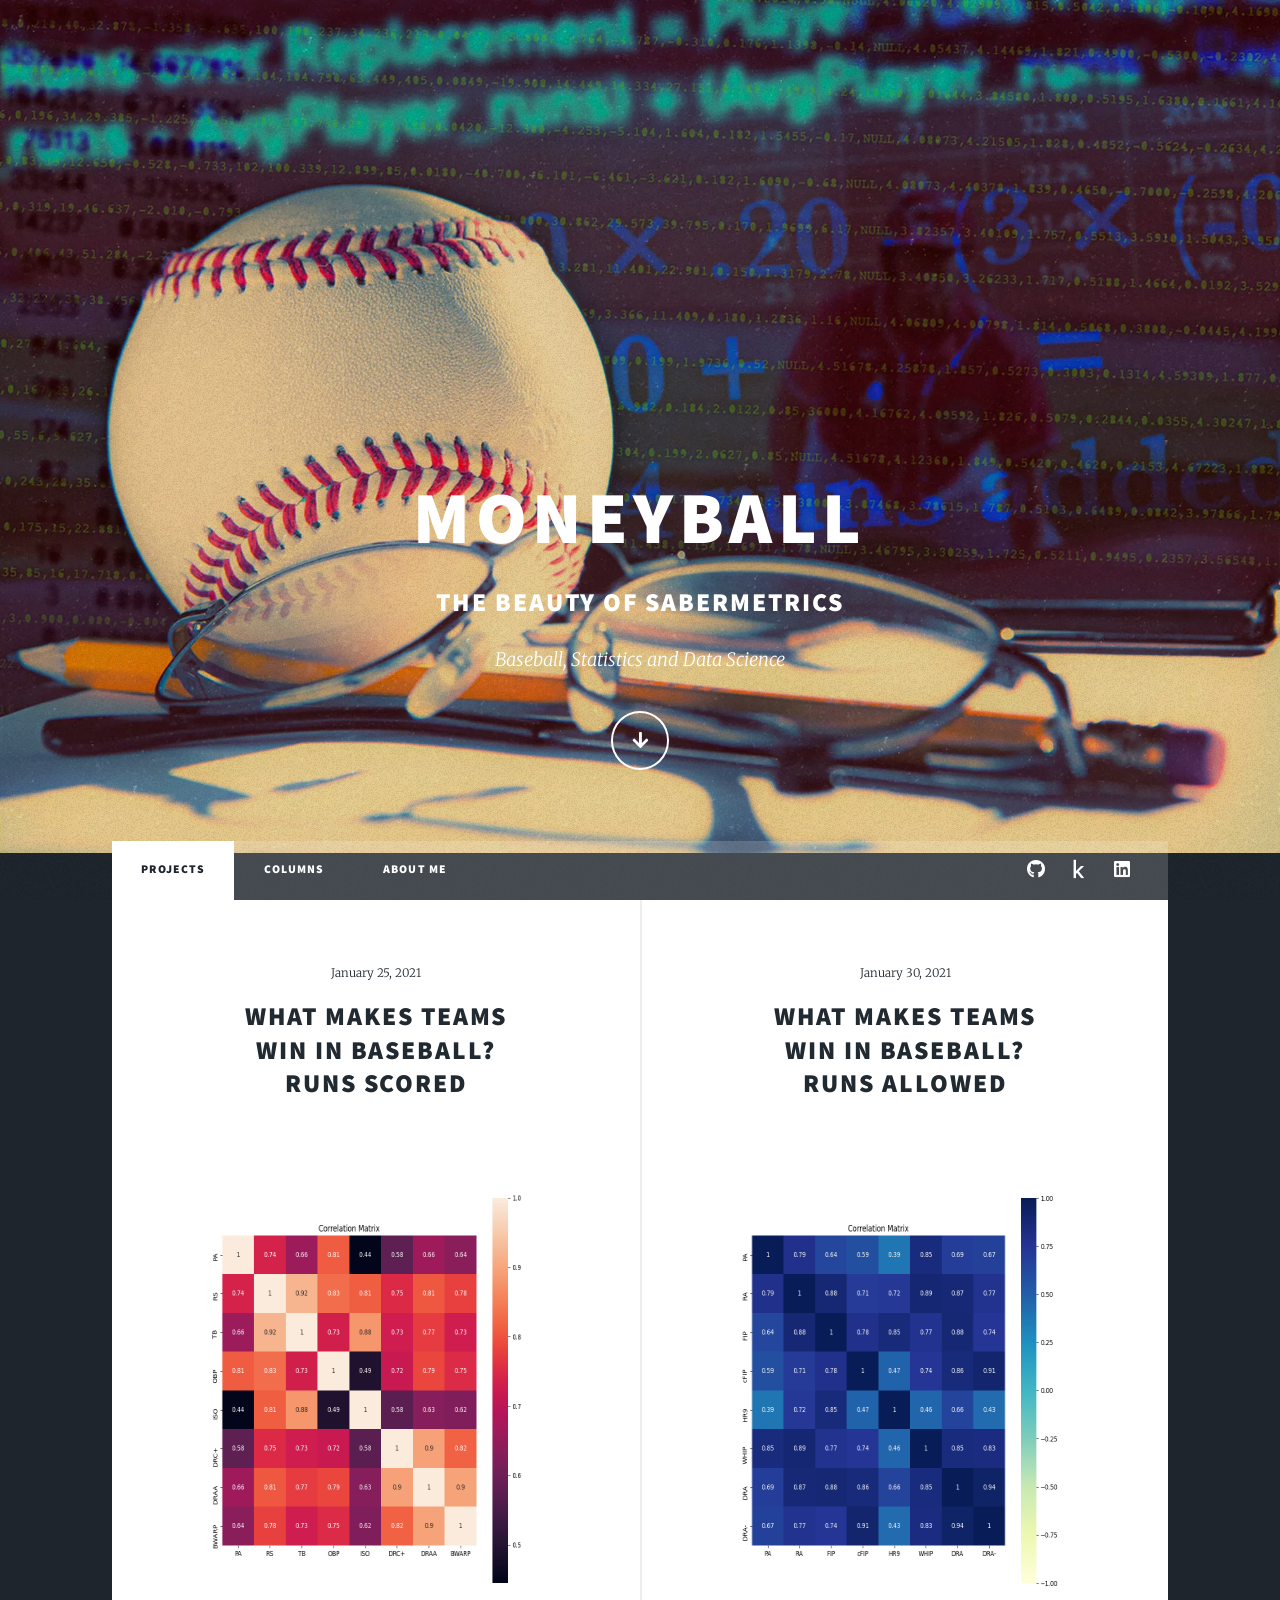
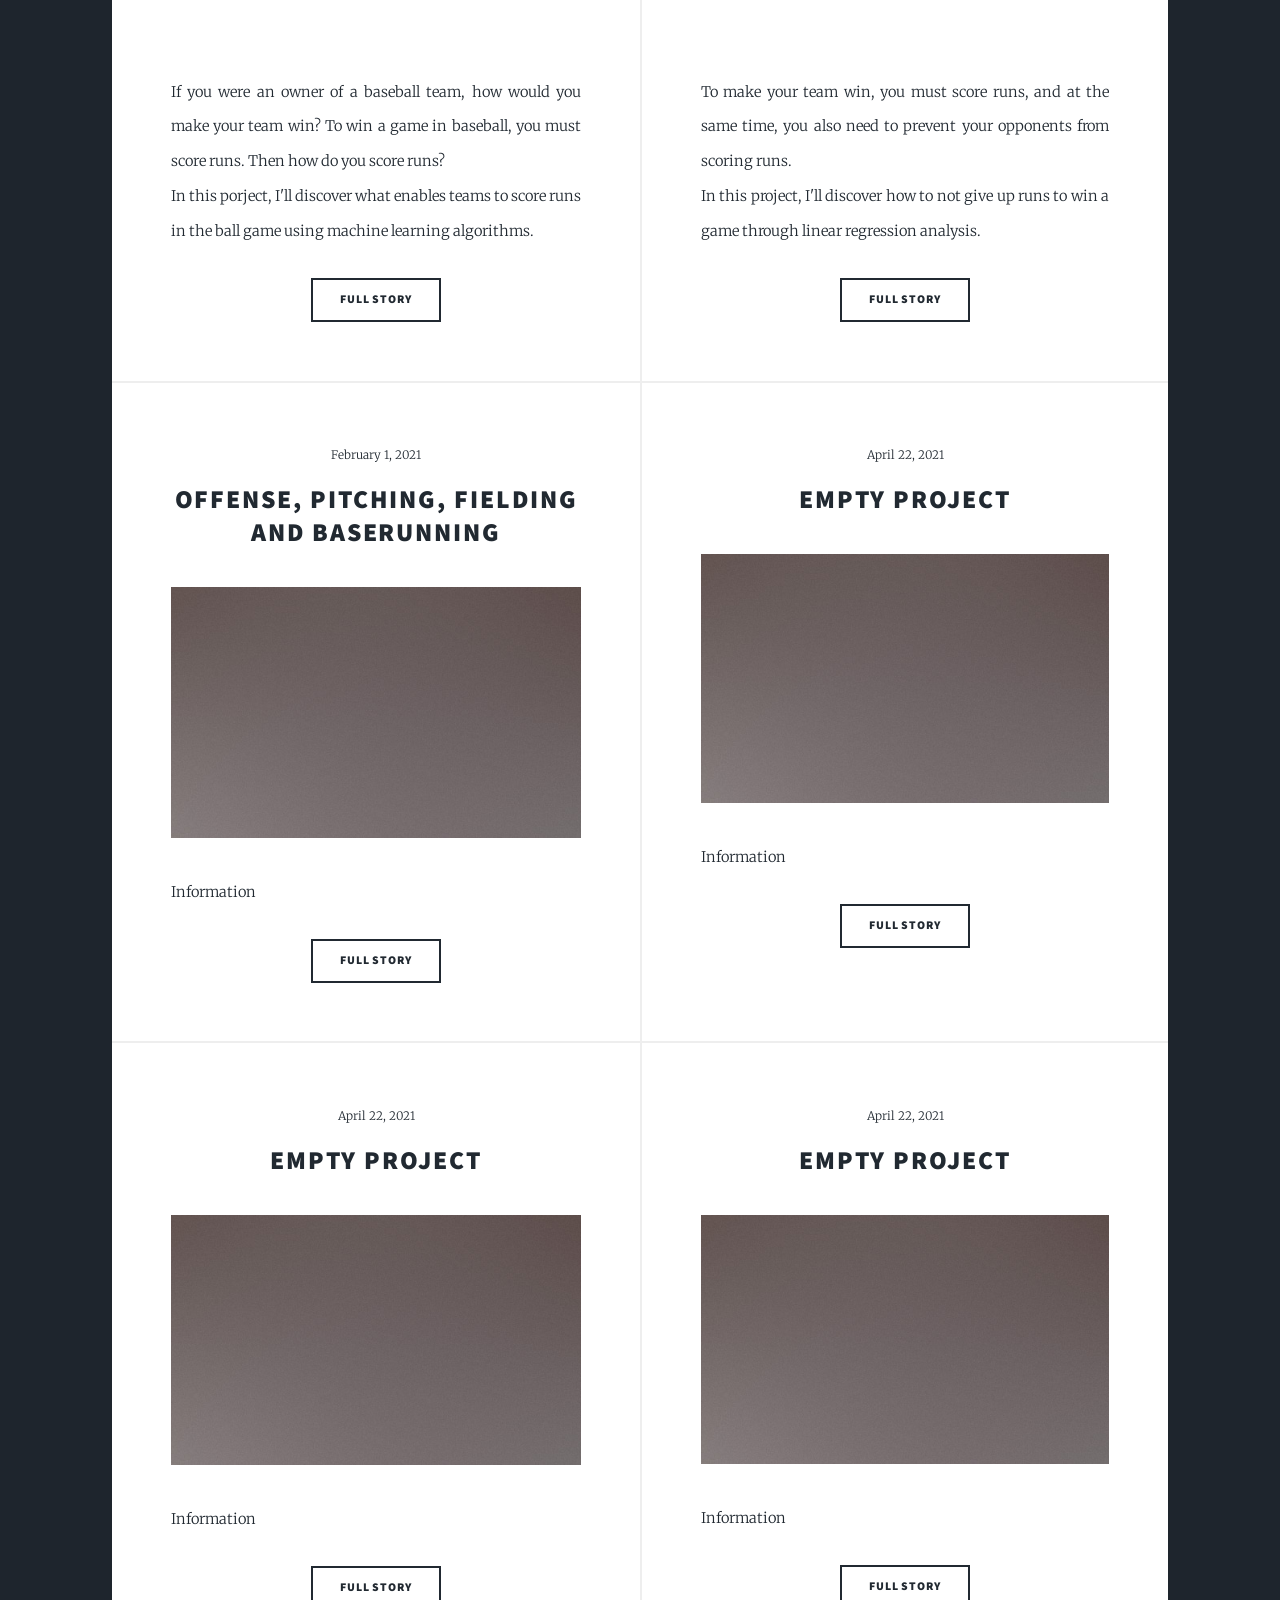
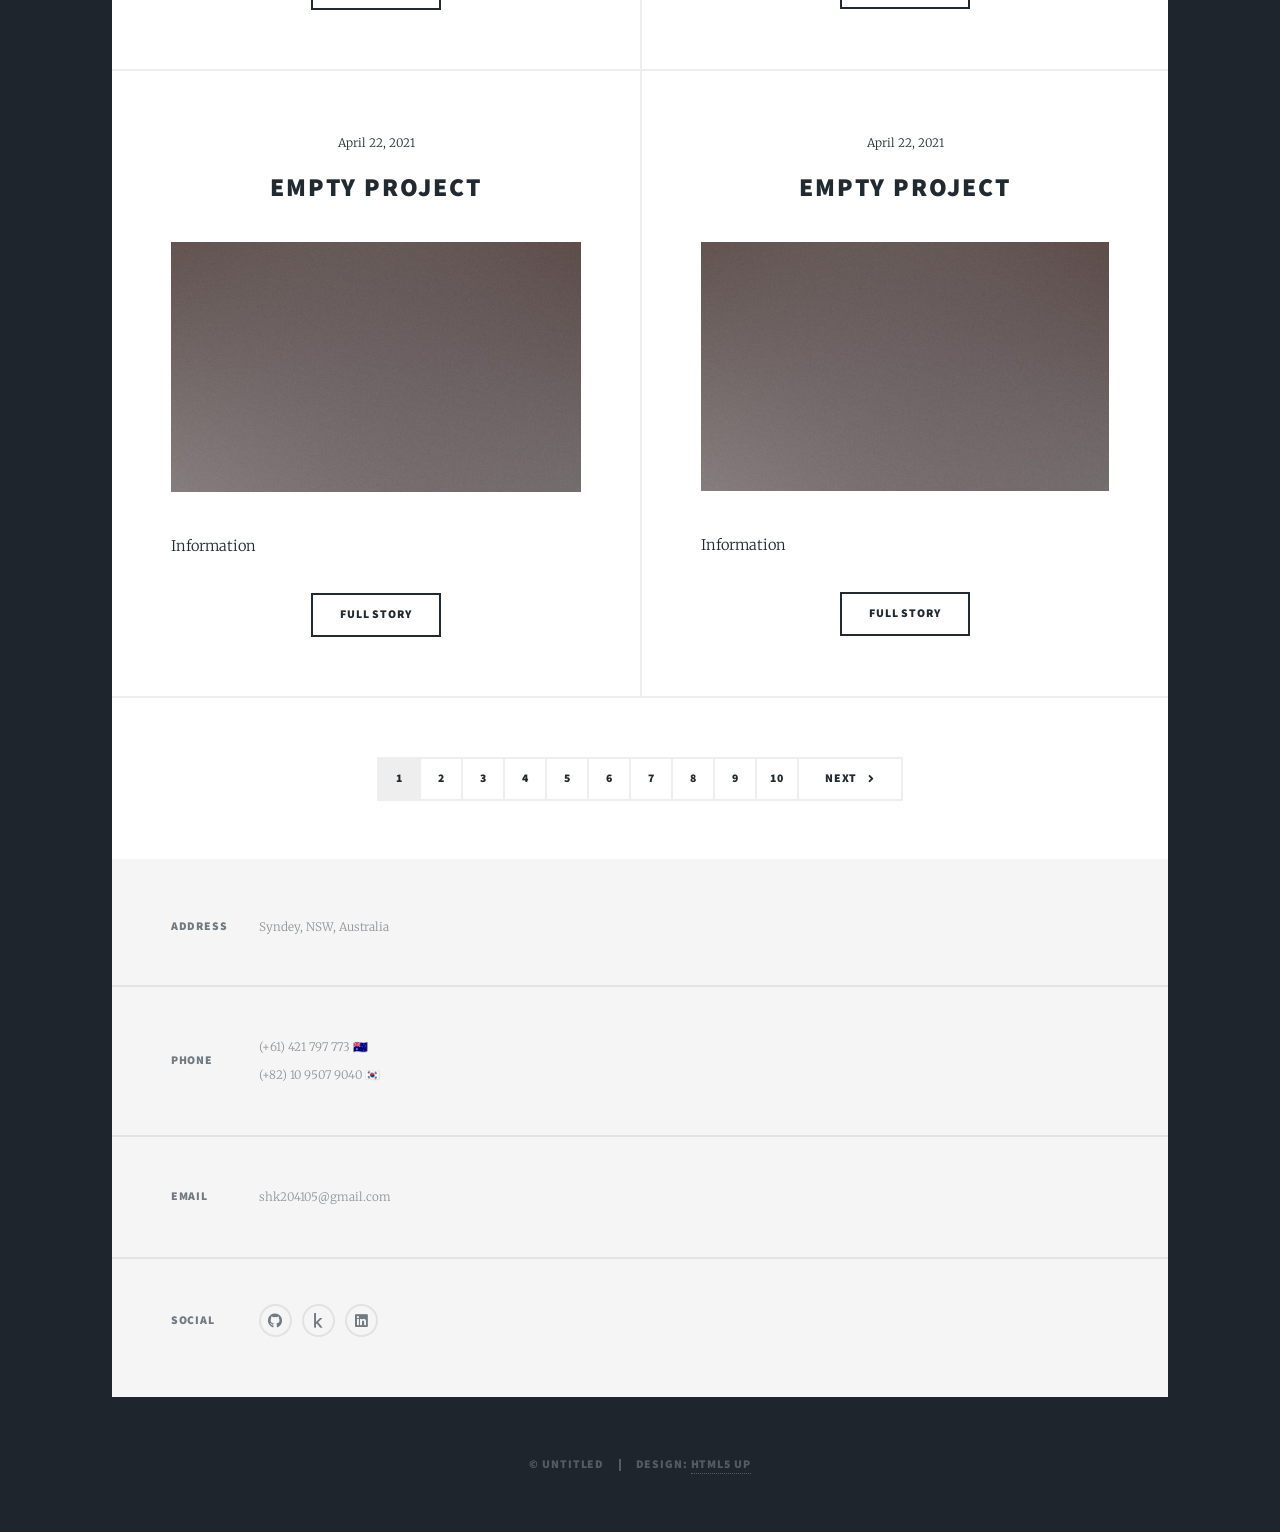
==== index.html @ 5bc076b7 "Code edit" ====
<!DOCTYPE HTML>
<!--
	Massively by HTML5 UP
	html5up.net | @ajlkn
	Free for personal and commercial use under the CCA 3.0 license (html5up.net/license)
-->
<html>
	<head>
		<title>Sanghyun's Portfolio</title>
		<meta charset="utf-8" />
		<meta name="viewport" content="width=device-width, initial-scale=1, user-scalable=no" />
		<link rel="stylesheet" href="assets/css/main.css" />
		<noscript><link rel="stylesheet" href="assets/css/noscript.css" /></noscript>
	</head>
	<body class="is-preload">

		<!-- Wrapper -->
			<div id="wrapper" class="fade-in">
				<!-- Intro -->
					<div id="intro">
						<h1>Moneyball<br />
						<h2>The Beauty of Sabermetrics</h2></h1>
						<p>Baseball, Statistics and Data Science <br /></p>
						<ul class="actions">
							<li><a href="#header" class="button icon solid solo fa-arrow-down scrolly">Continue</a></li>
						</ul>
					</div>

				<!-- Header -->
					<header id="header">
						<a href="index.html" class="logo">Sabermetrics</a>
					</header>

				<!-- Nav -->
					<nav id="nav">
						<ul class="links">
							<li class="active"><a href="index.html">Projects</a></li>
							<li><a href="generic.html">Columns</a></li>
							<li><a href="elements.html">About Me</a></li>
						</ul>
						<ul class="icons">
							<li><a href="https://github.com/shk204105" class="icon brands alt fa-github" target="_blank"><span class="label">GitHub</span></a></li>
							<li><a href="https://www.kaggle.com/sanghyunkim123" class="icon brands alt fa-kaggle" target="_blank"><span class="label">Kaggle</span></a></li>
							<li><a href="https://www.linkedin.com/in/sanghyun-kim-69498a192/" class="icon brands alt fa-linkedin" target="_blank"><span class="label">LinkedIn</span></a></li>
						</ul>
					</nav>

				<!-- Main -->
					<div id="main">

						<!-- Posts -->
							<section class="posts">
								<article>
									<header>
										<span class="date">January 25, 2021</span>
										<h2>What Makes Teams<br />
										Win in Baseball?<br />Runs Scored</h2>
									</header>
										<img src="images/corrMatrix_rs.png" class="image fit" width="500" height="500"/>
									<p>If you were an owner of a baseball team, how would you make your team win? To win a game in baseball, you must score runs. Then how do you score runs? <br/>
										In this porject, I'll discover what enables teams to score runs in the ball game using machine learning algorithms. </p>
									<ul class="actions special">
										<li><a href="https://github.com/shk204105/MLB_Team_RunsScored_Prediction" class="button" target="_blank">Full Story</a></li>
									</ul>
								</article>
								<article>
									<header>
										<span class="date">January 30, 2021</span>
										<h2>What Makes Teams<br />
										Win in Baseball?<br />Runs Allowed</h2>
									</header>
										<img src="images/corrMatrix_ra.png" class="image fit" width="500" height="500"/>
									<p> To make your team win, you must score runs, and at the same time, you also need to prevent your opponents from scoring runs. <br/>
										In this project, I'll discover how to not give up runs to win a game through linear regression analysis.</p>
									<ul class="actions special">
										<li><a href="https://github.com/shk204105/MLB_Team_RunsAllowed_Prediction" class="button" target="_blank">Full Story</a></li>
									</ul>
								</article>
								<article>
									<header>
										<span class="date">February 1, 2021</span>
										<h2>Offense, Pitching, Fielding and Baserunning<br /></h2>
									</header>
									<a href="#" class="image fit" target="_blank"><img src="images/pic03.jpg" alt="" /></a>
									<p>Information</p>
									<ul class="actions special">
										<li><a href="#" class="button" target="_blank">Full Story</a></li>
									</ul>
								</article>
								<article>
									<header>
										<span class="date">April 22, 2021</span>
										<h2>Empty Project<br /></h2>
									</header>
									<a href="#" class="image fit" target="_blank"><img src="images/pic03.jpg" alt="" /></a>
									<p>Information</p>
									<ul class="actions special">
										<li><a href="#" class="button" target="_blank">Full Story</a></li>
									</ul>
								</article>
								<article>
									<header>
										<span class="date">April 22, 2021</span>
										<h2>Empty Project<br /></h2>
									</header>
									<a href="#" class="image fit" target="_blank"><img src="images/pic03.jpg" alt="" /></a>
									<p>Information</p>
									<ul class="actions special">
										<li><a href="#" class="button" target="_blank">Full Story</a></li>
									</ul>
								</article>
								<article>
									<header>
										<span class="date">April 22, 2021</span>
										<h2>Empty Project<br /></h2>
									</header>
									<a href="#" class="image fit" target="_blank"><img src="images/pic03.jpg" alt="" /></a>
									<p>Information</p>
									<ul class="actions special">
										<li><a href="#" class="button" target="_blank">Full Story</a></li>
									</ul>
								</article>
								<article>
									<header>
										<span class="date">April 22, 2021</span>
										<h2>Empty Project<br /></h2>
									</header>
									<a href="#" class="image fit" target="_blank"><img src="images/pic03.jpg" alt="" /></a>
									<p>Information</p>
									<ul class="actions special">
										<li><a href="#" class="button" target="_blank">Full Story</a></li>
									</ul>
								</article>
								<article>
									<header>
										<span class="date">April 22, 2021</span>
										<h2>Empty Project<br /></h2>
									</header>
									<a href="#" class="image fit" target="_blank"><img src="images/pic03.jpg" alt="" /></a>
									<p>Information</p>
									<ul class="actions special">
										<li><a href="#" class="button" target="_blank">Full Story</a></li>
									</ul>
								</article>
							</section>

						<!-- Footer -->
							<footer>
								<div class="pagination">
									<!--<a href="#" class="previous">Prev</a>-->
									<a href="#" class="page active">1</a>
									<a href="#" class="page">2</a>
									<a href="#" class="page">3</a>
									<a href="#" class="page">4</a>
									<a href="#" class="page">5</a>
									<a href="#" class="page">6</a>
									<a href="#" class="page">7</a>
									<a href="#" class="page">8</a>
									<a href="#" class="page">9</a>
									<a href="#" class="page">10</a>
									<a href="#" class="next">Next</a>
								</div>
							</footer>

					</div>

				<!-- Footer -->
					<footer id="footer">
						<section class="split contact">
							<section class="alt">
								<h3>Address</h3>
								<p>Syndey, NSW, Australia<br /></p>
							</section>
							<section>
								<h3>Phone</h3>
								<p>(+61) 421 797 773 🇦🇺</br>
									(+82) 10 9507 9040 🇰🇷</p>
							</section>
							<section>
								<h3>Email</h3>
								<p>shk204105@gmail.com</p>
							</section>
							<section>
								<h3>Social</h3>
								<ul class="icons alt">
									<li><a href="https://github.com/shk204105" class="icon brands alt fa-github" target="_blank"><span class="label">GitHub</span></a></li>
									<li><a href="https://www.kaggle.com/sanghyunkim123" class="icon brands alt fa-kaggle" target="_blank"><span class="label">Kaggle</span></a></li>
									<li><a href="https://www.linkedin.com/in/sanghyun-kim-69498a192/" class="icon brands alt fa-linkedin" target="_blank"><span class="label">LinkedIn</span></a></li>
								</ul>
							</section>
						</section>
					</footer>

				<!-- Copyright -->
					<div id="copyright">
						<ul><li>&copy; Untitled</li><li>Design: <a href="https://html5up.net">HTML5 UP</a></li></ul>
					</div>

			</div>

		<!-- Scripts -->
			<script src="assets/js/jquery.min.js"></script>
			<script src="assets/js/jquery.scrollex.min.js"></script>
			<script src="assets/js/jquery.scrolly.min.js"></script>
			<script src="assets/js/browser.min.js"></script>
			<script src="assets/js/breakpoints.min.js"></script>
			<script src="assets/js/util.js"></script>
			<script src="assets/js/main.js"></script>
	</body>
</html>
---- assets/css/main.css ----
@import url(fontawesome-all.min.css);
@import url("https://fonts.googleapis.com/css?family=Merriweather:300,700,300italic,700italic|Source+Sans+Pro:900");

/*
	Massively by HTML5 UP
	html5up.net | @ajlkn
	Free for personal and commercial use under the CCA 3.0 license (html5up.net/license)
*/

html, body, div, span, applet, object,
iframe, h1, h2, h3, h4, h5, h6, p, blockquote,
pre, a, abbr, acronym, address, big, cite,
code, del, dfn, em, img, ins, kbd, q, s, samp,
small, strike, strong, sub, sup, tt, var, b,
u, i, center, dl, dt, dd, ol, ul, li, fieldset,
form, label, legend, table, caption, tbody,
tfoot, thead, tr, th, td, article, aside,
canvas, details, embed, figure, figcaption,
footer, header, hgroup, menu, nav, output, ruby,
section, summary, time, mark, audio, video {
	margin: 0;
	padding: 0;
	border: 0;
	font-size: 100%;
	font: inherit;
	vertical-align: baseline;}

article, aside, details, figcaption, figure,
footer, header, hgroup, menu, nav, section {
	display: block;}

body {
	line-height: 1;
}

ol, ul {
	list-style: none;
}

blockquote, q {
	quotes: none;
}

	blockquote:before, blockquote:after, q:before, q:after {
		content: '';
		content: none;
	}

table {
	border-collapse: collapse;
	border-spacing: 0;
}

body {
	-webkit-text-size-adjust: none;
}

mark {
	background-color: transparent;
	color: inherit;
}

input::-moz-focus-inner {
	border: 0;
	padding: 0;
}

input, select, textarea {
	-moz-appearance: none;
	-webkit-appearance: none;
	-ms-appearance: none;
	appearance: none;
}

/* Basic */

	@-ms-viewport {
		width: device-width;
	}

	body {
		-ms-overflow-style: scrollbar;
	}

	@media screen and (max-width: 480px) {

		html, body {
			min-width: 320px;
		}

	}

	html {
		box-sizing: border-box;
	}

	*, *:before, *:after {
		box-sizing: inherit;
	}

	body {
		background-color: #1e252d;
	}

		body.is-preload *, body.is-preload *:before, body.is-preload *:after {
			-moz-animation: none !important;
			-webkit-animation: none !important;
			-ms-animation: none !important;
			animation: none !important;
			-moz-transition: none !important;
			-webkit-transition: none !important;
			-ms-transition: none !important;
			transition: none !important;
		}

/* Type */

	html {
		font-size: 16pt;
	}

		@media screen and (max-width: 1680px) {

			html {
				font-size: 12pt;
			}

		}

		@media screen and (max-width: 1280px) {

			html {
				font-size: 11pt;
			}

		}

		@media screen and (max-width: 360px) {

			html {
				font-size: 10pt;
			}

		}

	body {
		color: #212931;
	}

	body, input, select, textarea {
		font-family: "Merriweather", Georgia, serif;
		font-weight: 300;
		font-size: 1rem;
		line-height: 2.375;
	}

	a {
		-moz-transition: color 0.2s ease-in-out, background-color 0.2s ease-in-out, border-color 0.2s ease-in-out, box-shadow 0.2s ease-in-out;
		-webkit-transition: color 0.2s ease-in-out, background-color 0.2s ease-in-out, border-color 0.2s ease-in-out, box-shadow 0.2s ease-in-out;
		-ms-transition: color 0.2s ease-in-out, background-color 0.2s ease-in-out, border-color 0.2s ease-in-out, box-shadow 0.2s ease-in-out;
		transition: color 0.2s ease-in-out, background-color 0.2s ease-in-out, border-color 0.2s ease-in-out, box-shadow 0.2s ease-in-out;
		border-bottom: dotted 1px;
		text-decoration: none;
	}

		a:hover {
			border-bottom-color: transparent;
		}

	strong, b {
		font-weight: 600;
	}

	em, i {
		font-style: italic;
	}

	p {
		text-align: justify;
		margin: 0 0 2rem 0;
	}

	h1, h2, h3, h4, h5, h6 {
		font-family: "Source Sans Pro", Helvetica, sans-serif;
		font-weight: 900;
		line-height: 1.5;
		letter-spacing: 0.075em;
		text-transform: uppercase;
		margin: 0 0 1rem 0;
	}

		h1 a, h2 a, h3 a, h4 a, h5 a, h6 a {
			border-bottom: 0;
			color: inherit;
			text-decoration: none;
		}

	h1 {
		font-size: 4rem;
		line-height: 1.1;
		margin: 0 0 2rem 0;
	}

	h2 {
		font-size: 1.75rem;
		line-height: 1.3;
		margin: 0 0 1.5rem 0;
	}

	h3 {
		font-size: 1.25rem;
		margin: 0 0 1.5rem 0;
	}

	h4 {
		font-size: 1rem;
	}

	h5 {
		font-size: 0.9rem;
	}

	h6 {
		font-size: 0.8rem;
	}

	sub {
		font-size: 0.8rem;
		position: relative;
		top: 0.5rem;
	}

	sup {
		font-size: 0.8rem;
		position: relative;
		top: -0.5rem;
	}

	blockquote {
		border-left: solid 4px;
		font-style: italic;
		margin: 0 0 2rem 0;
		padding: 0.5rem 0 0.5rem 2rem;
	}

	code {
		border: solid 2px;
		font-family: "Courier New", monospace;
		font-size: 0.9rem;
		margin: 0 0.25rem;
		padding: 0.25rem 0.65rem;
	}

	pre {
		-webkit-overflow-scrolling: touch;
		font-family: "Courier New", monospace;
		font-size: 0.9rem;
		margin: 0 0 2rem 0;
	}

		pre code {
			display: block;
			line-height: 1.75;
			padding: 1rem 1.5rem;
			overflow-x: auto;
		}

	hr {
		border: 0;
		border-bottom: solid 2px;
		margin: 3rem 0;
	}

		hr.major {
			margin: 5rem 0;
		}

	.align-left {
		text-align: left;
	}

	.align-center {
		text-align: center;
	}

	.align-right {
		text-align: right;
	}

	input, select, textarea {
		color: #212931;
	}

	a {
		color: #212931;
		border-bottom-color: rgba(33, 41, 49, 0.5);
	}

		a:hover {
			border-bottom-color: transparent;
			color: #18bfef !important;
		}

	strong, b {
		color: #212931;
	}

	h1, h2, h3, h4, h5, h6 {
		color: #212931;
	}

	blockquote {
		border-left-color: #eeeeee;
	}

	code {
		background: rgba(220, 220, 220, 0.25);
		border-color: #eeeeee;
	}

	hr {
		border-bottom-color: #eeeeee;
	}

/* Row */

	.row {
		display: flex;
		flex-wrap: wrap;
		box-sizing: border-box;
		align-items: stretch;
	}

		.row > * {
			box-sizing: border-box;
		}

		.row.gtr-uniform > * > :last-child {
			margin-bottom: 0;
		}

		.row.aln-left {
			justify-content: flex-start;
		}

		.row.aln-center {
			justify-content: center;
		}

		.row.aln-right {
			justify-content: flex-end;
		}

		.row.aln-top {
			align-items: flex-start;
		}

		.row.aln-middle {
			align-items: center;
		}

		.row.aln-bottom {
			align-items: flex-end;
		}

		.row > .imp {
			order: -1;
		}

		.row > .col-1 {
			width: 8.33333%;
		}

		.row > .off-1 {
			margin-left: 8.33333%;
		}

		.row > .col-2 {
			width: 16.66667%;
		}

		.row > .off-2 {
			margin-left: 16.66667%;
		}

		.row > .col-3 {
			width: 25%;
		}

		.row > .off-3 {
			margin-left: 25%;
		}

		.row > .col-4 {
			width: 33.33333%;
		}

		.row > .off-4 {
			margin-left: 33.33333%;
		}

		.row > .col-5 {
			width: 41.66667%;
		}

		.row > .off-5 {
			margin-left: 41.66667%;
		}

		.row > .col-6 {
			width: 50%;
		}

		.row > .off-6 {
			margin-left: 50%;
		}

		.row > .col-7 {
			width: 58.33333%;
		}

		.row > .off-7 {
			margin-left: 58.33333%;
		}

		.row > .col-8 {
			width: 66.66667%;
		}

		.row > .off-8 {
			margin-left: 66.66667%;
		}

		.row > .col-9 {
			width: 75%;
		}

		.row > .off-9 {
			margin-left: 75%;
		}

		.row > .col-10 {
			width: 83.33333%;
		}

		.row > .off-10 {
			margin-left: 83.33333%;
		}

		.row > .col-11 {
			width: 91.66667%;
		}

		.row > .off-11 {
			margin-left: 91.66667%;
		}

		.row > .col-12 {
			width: 100%;
		}

		.row > .off-12 {
			margin-left: 100%;
		}

		.row.gtr-0 {
			margin-top: 0;
			margin-left: 0rem;
		}

			.row.gtr-0 > * {
				padding: 0 0 0 0rem;
			}

			.row.gtr-0.gtr-uniform {
				margin-top: 0rem;
			}

				.row.gtr-0.gtr-uniform > * {
					padding-top: 0rem;
				}

		.row.gtr-25 {
			margin-top: 0;
			margin-left: -0.375rem;
		}

			.row.gtr-25 > * {
				padding: 0 0 0 0.375rem;
			}

			.row.gtr-25.gtr-uniform {
				margin-top: -0.375rem;
			}

				.row.gtr-25.gtr-uniform > * {
					padding-top: 0.375rem;
				}

		.row.gtr-50 {
			margin-top: 0;
			margin-left: -0.75rem;
		}

			.row.gtr-50 > * {
				padding: 0 0 0 0.75rem;
			}

			.row.gtr-50.gtr-uniform {
				margin-top: -0.75rem;
			}

				.row.gtr-50.gtr-uniform > * {
					padding-top: 0.75rem;
				}

		.row {
			margin-top: 0;
			margin-left: -1.5rem;
		}

			.row > * {
				padding: 0 0 0 1.5rem;
			}

			.row.gtr-uniform {
				margin-top: -1.5rem;
			}

				.row.gtr-uniform > * {
					padding-top: 1.5rem;
				}

		.row.gtr-150 {
			margin-top: 0;
			margin-left: -2.25rem;
		}

			.row.gtr-150 > * {
				padding: 0 0 0 2.25rem;
			}

			.row.gtr-150.gtr-uniform {
				margin-top: -2.25rem;
			}

				.row.gtr-150.gtr-uniform > * {
					padding-top: 2.25rem;
				}

		.row.gtr-200 {
			margin-top: 0;
			margin-left: -3rem;
		}

			.row.gtr-200 > * {
				padding: 0 0 0 3rem;
			}

			.row.gtr-200.gtr-uniform {
				margin-top: -3rem;
			}

				.row.gtr-200.gtr-uniform > * {
					padding-top: 3rem;
				}

		@media screen and (max-width: 1680px) {

			.row {
				display: flex;
				flex-wrap: wrap;
				box-sizing: border-box;
				align-items: stretch;
			}

				.row > * {
					box-sizing: border-box;
				}

				.row.gtr-uniform > * > :last-child {
					margin-bottom: 0;
				}

				.row.aln-left {
					justify-content: flex-start;
				}

				.row.aln-center {
					justify-content: center;
				}

				.row.aln-right {
					justify-content: flex-end;
				}

				.row.aln-top {
					align-items: flex-start;
				}

				.row.aln-middle {
					align-items: center;
				}

				.row.aln-bottom {
					align-items: flex-end;
				}

				.row > .imp-xlarge {
					order: -1;
				}

				.row > .col-1-xlarge {
					width: 8.33333%;
				}

				.row > .off-1-xlarge {
					margin-left: 8.33333%;
				}

				.row > .col-2-xlarge {
					width: 16.66667%;
				}

				.row > .off-2-xlarge {
					margin-left: 16.66667%;
				}

				.row > .col-3-xlarge {
					width: 25%;
				}

				.row > .off-3-xlarge {
					margin-left: 25%;
				}

				.row > .col-4-xlarge {
					width: 33.33333%;
				}

				.row > .off-4-xlarge {
					margin-left: 33.33333%;
				}

				.row > .col-5-xlarge {
					width: 41.66667%;
				}

				.row > .off-5-xlarge {
					margin-left: 41.66667%;
				}

				.row > .col-6-xlarge {
					width: 50%;
				}

				.row > .off-6-xlarge {
					margin-left: 50%;
				}

				.row > .col-7-xlarge {
					width: 58.33333%;
				}

				.row > .off-7-xlarge {
					margin-left: 58.33333%;
				}

				.row > .col-8-xlarge {
					width: 66.66667%;
				}

				.row > .off-8-xlarge {
					margin-left: 66.66667%;
				}

				.row > .col-9-xlarge {
					width: 75%;
				}

				.row > .off-9-xlarge {
					margin-left: 75%;
				}

				.row > .col-10-xlarge {
					width: 83.33333%;
				}

				.row > .off-10-xlarge {
					margin-left: 83.33333%;
				}

				.row > .col-11-xlarge {
					width: 91.66667%;
				}

				.row > .off-11-xlarge {
					margin-left: 91.66667%;
				}

				.row > .col-12-xlarge {
					width: 100%;
				}

				.row > .off-12-xlarge {
					margin-left: 100%;
				}

				.row.gtr-0 {
					margin-top: 0;
					margin-left: 0rem;
				}

					.row.gtr-0 > * {
						padding: 0 0 0 0rem;
					}

					.row.gtr-0.gtr-uniform {
						margin-top: 0rem;
					}

						.row.gtr-0.gtr-uniform > * {
							padding-top: 0rem;
						}

				.row.gtr-25 {
					margin-top: 0;
					margin-left: -0.375rem;
				}

					.row.gtr-25 > * {
						padding: 0 0 0 0.375rem;
					}

					.row.gtr-25.gtr-uniform {
						margin-top: -0.375rem;
					}

						.row.gtr-25.gtr-uniform > * {
							padding-top: 0.375rem;
						}

				.row.gtr-50 {
					margin-top: 0;
					margin-left: -0.75rem;
				}

					.row.gtr-50 > * {
						padding: 0 0 0 0.75rem;
					}

					.row.gtr-50.gtr-uniform {
						margin-top: -0.75rem;
					}

						.row.gtr-50.gtr-uniform > * {
							padding-top: 0.75rem;
						}

				.row {
					margin-top: 0;
					margin-left: -1.5rem;
				}

					.row > * {
						padding: 0 0 0 1.5rem;
					}

					.row.gtr-uniform {
						margin-top: -1.5rem;
					}

						.row.gtr-uniform > * {
							padding-top: 1.5rem;
						}

				.row.gtr-150 {
					margin-top: 0;
					margin-left: -2.25rem;
				}

					.row.gtr-150 > * {
						padding: 0 0 0 2.25rem;
					}

					.row.gtr-150.gtr-uniform {
						margin-top: -2.25rem;
					}

						.row.gtr-150.gtr-uniform > * {
							padding-top: 2.25rem;
						}

				.row.gtr-200 {
					margin-top: 0;
					margin-left: -3rem;
				}

					.row.gtr-200 > * {
						padding: 0 0 0 3rem;
					}

					.row.gtr-200.gtr-uniform {
						margin-top: -3rem;
					}

						.row.gtr-200.gtr-uniform > * {
							padding-top: 3rem;
						}

		}

		@media screen and (max-width: 1280px) {

			.row {
				display: flex;
				flex-wrap: wrap;
				box-sizing: border-box;
				align-items: stretch;
			}

				.row > * {
					box-sizing: border-box;
				}

				.row.gtr-uniform > * > :last-child {
					margin-bottom: 0;
				}

				.row.aln-left {
					justify-content: flex-start;
				}

				.row.aln-center {
					justify-content: center;
				}

				.row.aln-right {
					justify-content: flex-end;
				}

				.row.aln-top {
					align-items: flex-start;
				}

				.row.aln-middle {
					align-items: center;
				}

				.row.aln-bottom {
					align-items: flex-end;
				}

				.row > .imp-large {
					order: -1;
				}

				.row > .col-1-large {
					width: 8.33333%;
				}

				.row > .off-1-large {
					margin-left: 8.33333%;
				}

				.row > .col-2-large {
					width: 16.66667%;
				}

				.row > .off-2-large {
					margin-left: 16.66667%;
				}

				.row > .col-3-large {
					width: 25%;
				}

				.row > .off-3-large {
					margin-left: 25%;
				}

				.row > .col-4-large {
					width: 33.33333%;
				}

				.row > .off-4-large {
					margin-left: 33.33333%;
				}

				.row > .col-5-large {
					width: 41.66667%;
				}

				.row > .off-5-large {
					margin-left: 41.66667%;
				}

				.row > .col-6-large {
					width: 50%;
				}

				.row > .off-6-large {
					margin-left: 50%;
				}

				.row > .col-7-large {
					width: 58.33333%;
				}

				.row > .off-7-large {
					margin-left: 58.33333%;
				}

				.row > .col-8-large {
					width: 66.66667%;
				}

				.row > .off-8-large {
					margin-left: 66.66667%;
				}

				.row > .col-9-large {
					width: 75%;
				}

				.row > .off-9-large {
					margin-left: 75%;
				}

				.row > .col-10-large {
					width: 83.33333%;
				}

				.row > .off-10-large {
					margin-left: 83.33333%;
				}

				.row > .col-11-large {
					width: 91.66667%;
				}

				.row > .off-11-large {
					margin-left: 91.66667%;
				}

				.row > .col-12-large {
					width: 100%;
				}

				.row > .off-12-large {
					margin-left: 100%;
				}

				.row.gtr-0 {
					margin-top: 0;
					margin-left: 0rem;
				}

					.row.gtr-0 > * {
						padding: 0 0 0 0rem;
					}

					.row.gtr-0.gtr-uniform {
						margin-top: 0rem;
					}

						.row.gtr-0.gtr-uniform > * {
							padding-top: 0rem;
						}

				.row.gtr-25 {
					margin-top: 0;
					margin-left: -0.375rem;
				}

					.row.gtr-25 > * {
						padding: 0 0 0 0.375rem;
					}

					.row.gtr-25.gtr-uniform {
						margin-top: -0.375rem;
					}

						.row.gtr-25.gtr-uniform > * {
							padding-top: 0.375rem;
						}

				.row.gtr-50 {
					margin-top: 0;
					margin-left: -0.75rem;
				}

					.row.gtr-50 > * {
						padding: 0 0 0 0.75rem;
					}

					.row.gtr-50.gtr-uniform {
						margin-top: -0.75rem;
					}

						.row.gtr-50.gtr-uniform > * {
							padding-top: 0.75rem;
						}

				.row {
					margin-top: 0;
					margin-left: -1.5rem;
				}

					.row > * {
						padding: 0 0 0 1.5rem;
					}

					.row.gtr-uniform {
						margin-top: -1.5rem;
					}

						.row.gtr-uniform > * {
							padding-top: 1.5rem;
						}

				.row.gtr-150 {
					margin-top: 0;
					margin-left: -2.25rem;
				}

					.row.gtr-150 > * {
						padding: 0 0 0 2.25rem;
					}

					.row.gtr-150.gtr-uniform {
						margin-top: -2.25rem;
					}

						.row.gtr-150.gtr-uniform > * {
							padding-top: 2.25rem;
						}

				.row.gtr-200 {
					margin-top: 0;
					margin-left: -3rem;
				}

					.row.gtr-200 > * {
						padding: 0 0 0 3rem;
					}

					.row.gtr-200.gtr-uniform {
						margin-top: -3rem;
					}

						.row.gtr-200.gtr-uniform > * {
							padding-top: 3rem;
						}

		}

		@media screen and (max-width: 980px) {

			.row {
				display: flex;
				flex-wrap: wrap;
				box-sizing: border-box;
				align-items: stretch;
			}

				.row > * {
					box-sizing: border-box;
				}

				.row.gtr-uniform > * > :last-child {
					margin-bottom: 0;
				}

				.row.aln-left {
					justify-content: flex-start;
				}

				.row.aln-center {
					justify-content: center;
				}

				.row.aln-right {
					justify-content: flex-end;
				}

				.row.aln-top {
					align-items: flex-start;
				}

				.row.aln-middle {
					align-items: center;
				}

				.row.aln-bottom {
					align-items: flex-end;
				}

				.row > .imp-medium {
					order: -1;
				}

				.row > .col-1-medium {
					width: 8.33333%;
				}

				.row > .off-1-medium {
					margin-left: 8.33333%;
				}

				.row > .col-2-medium {
					width: 16.66667%;
				}

				.row > .off-2-medium {
					margin-left: 16.66667%;
				}

				.row > .col-3-medium {
					width: 25%;
				}

				.row > .off-3-medium {
					margin-left: 25%;
				}

				.row > .col-4-medium {
					width: 33.33333%;
				}

				.row > .off-4-medium {
					margin-left: 33.33333%;
				}

				.row > .col-5-medium {
					width: 41.66667%;
				}

				.row > .off-5-medium {
					margin-left: 41.66667%;
				}

				.row > .col-6-medium {
					width: 50%;
				}

				.row > .off-6-medium {
					margin-left: 50%;
				}

				.row > .col-7-medium {
					width: 58.33333%;
				}

				.row > .off-7-medium {
					margin-left: 58.33333%;
				}

				.row > .col-8-medium {
					width: 66.66667%;
				}

				.row > .off-8-medium {
					margin-left: 66.66667%;
				}

				.row > .col-9-medium {
					width: 75%;
				}

				.row > .off-9-medium {
					margin-left: 75%;
				}

				.row > .col-10-medium {
					width: 83.33333%;
				}

				.row > .off-10-medium {
					margin-left: 83.33333%;
				}

				.row > .col-11-medium {
					width: 91.66667%;
				}

				.row > .off-11-medium {
					margin-left: 91.66667%;
				}

				.row > .col-12-medium {
					width: 100%;
				}

				.row > .off-12-medium {
					margin-left: 100%;
				}

				.row.gtr-0 {
					margin-top: 0;
					margin-left: 0rem;
				}

					.row.gtr-0 > * {
						padding: 0 0 0 0rem;
					}

					.row.gtr-0.gtr-uniform {
						margin-top: 0rem;
					}

						.row.gtr-0.gtr-uniform > * {
							padding-top: 0rem;
						}

				.row.gtr-25 {
					margin-top: 0;
					margin-left: -0.375rem;
				}

					.row.gtr-25 > * {
						padding: 0 0 0 0.375rem;
					}

					.row.gtr-25.gtr-uniform {
						margin-top: -0.375rem;
					}

						.row.gtr-25.gtr-uniform > * {
							padding-top: 0.375rem;
						}

				.row.gtr-50 {
					margin-top: 0;
					margin-left: -0.75rem;
				}

					.row.gtr-50 > * {
						padding: 0 0 0 0.75rem;
					}

					.row.gtr-50.gtr-uniform {
						margin-top: -0.75rem;
					}

						.row.gtr-50.gtr-uniform > * {
							padding-top: 0.75rem;
						}

				.row {
					margin-top: 0;
					margin-left: -1.5rem;
				}

					.row > * {
						padding: 0 0 0 1.5rem;
					}

					.row.gtr-uniform {
						margin-top: -1.5rem;
					}

						.row.gtr-uniform > * {
							padding-top: 1.5rem;
						}

				.row.gtr-150 {
					margin-top: 0;
					margin-left: -2.25rem;
				}

					.row.gtr-150 > * {
						padding: 0 0 0 2.25rem;
					}

					.row.gtr-150.gtr-uniform {
						margin-top: -2.25rem;
					}

						.row.gtr-150.gtr-uniform > * {
							padding-top: 2.25rem;
						}

				.row.gtr-200 {
					margin-top: 0;
					margin-left: -3rem;
				}

					.row.gtr-200 > * {
						padding: 0 0 0 3rem;
					}

					.row.gtr-200.gtr-uniform {
						margin-top: -3rem;
					}

						.row.gtr-200.gtr-uniform > * {
							padding-top: 3rem;
						}

		}

		@media screen and (max-width: 736px) {

			.row {
				display: flex;
				flex-wrap: wrap;
				box-sizing: border-box;
				align-items: stretch;
			}

				.row > * {
					box-sizing: border-box;
				}

				.row.gtr-uniform > * > :last-child {
					margin-bottom: 0;
				}

				.row.aln-left {
					justify-content: flex-start;
				}

				.row.aln-center {
					justify-content: center;
				}

				.row.aln-right {
					justify-content: flex-end;
				}

				.row.aln-top {
					align-items: flex-start;
				}

				.row.aln-middle {
					align-items: center;
				}

				.row.aln-bottom {
					align-items: flex-end;
				}

				.row > .imp-small {
					order: -1;
				}

				.row > .col-1-small {
					width: 8.33333%;
				}

				.row > .off-1-small {
					margin-left: 8.33333%;
				}

				.row > .col-2-small {
					width: 16.66667%;
				}

				.row > .off-2-small {
					margin-left: 16.66667%;
				}

				.row > .col-3-small {
					width: 25%;
				}

				.row > .off-3-small {
					margin-left: 25%;
				}

				.row > .col-4-small {
					width: 33.33333%;
				}

				.row > .off-4-small {
					margin-left: 33.33333%;
				}

				.row > .col-5-small {
					width: 41.66667%;
				}

				.row > .off-5-small {
					margin-left: 41.66667%;
				}

				.row > .col-6-small {
					width: 50%;
				}

				.row > .off-6-small {
					margin-left: 50%;
				}

				.row > .col-7-small {
					width: 58.33333%;
				}

				.row > .off-7-small {
					margin-left: 58.33333%;
				}

				.row > .col-8-small {
					width: 66.66667%;
				}

				.row > .off-8-small {
					margin-left: 66.66667%;
				}

				.row > .col-9-small {
					width: 75%;
				}

				.row > .off-9-small {
					margin-left: 75%;
				}

				.row > .col-10-small {
					width: 83.33333%;
				}

				.row > .off-10-small {
					margin-left: 83.33333%;
				}

				.row > .col-11-small {
					width: 91.66667%;
				}

				.row > .off-11-small {
					margin-left: 91.66667%;
				}

				.row > .col-12-small {
					width: 100%;
				}

				.row > .off-12-small {
					margin-left: 100%;
				}

				.row.gtr-0 {
					margin-top: 0;
					margin-left: 0rem;
				}

					.row.gtr-0 > * {
						padding: 0 0 0 0rem;
					}

					.row.gtr-0.gtr-uniform {
						margin-top: 0rem;
					}

						.row.gtr-0.gtr-uniform > * {
							padding-top: 0rem;
						}

				.row.gtr-25 {
					margin-top: 0;
					margin-left: -0.375rem;
				}

					.row.gtr-25 > * {
						padding: 0 0 0 0.375rem;
					}

					.row.gtr-25.gtr-uniform {
						margin-top: -0.375rem;
					}

						.row.gtr-25.gtr-uniform > * {
							padding-top: 0.375rem;
						}

				.row.gtr-50 {
					margin-top: 0;
					margin-left: -0.75rem;
				}

					.row.gtr-50 > * {
						padding: 0 0 0 0.75rem;
					}

					.row.gtr-50.gtr-uniform {
						margin-top: -0.75rem;
					}

						.row.gtr-50.gtr-uniform > * {
							padding-top: 0.75rem;
						}

				.row {
					margin-top: 0;
					margin-left: -1.5rem;
				}

					.row > * {
						padding: 0 0 0 1.5rem;
					}

					.row.gtr-uniform {
						margin-top: -1.5rem;
					}

						.row.gtr-uniform > * {
							padding-top: 1.5rem;
						}

				.row.gtr-150 {
					margin-top: 0;
					margin-left: -2.25rem;
				}

					.row.gtr-150 > * {
						padding: 0 0 0 2.25rem;
					}

					.row.gtr-150.gtr-uniform {
						margin-top: -2.25rem;
					}

						.row.gtr-150.gtr-uniform > * {
							padding-top: 2.25rem;
						}

				.row.gtr-200 {
					margin-top: 0;
					margin-left: -3rem;
				}

					.row.gtr-200 > * {
						padding: 0 0 0 3rem;
					}

					.row.gtr-200.gtr-uniform {
						margin-top: -3rem;
					}

						.row.gtr-200.gtr-uniform > * {
							padding-top: 3rem;
						}

		}

		@media screen and (max-width: 480px) {

			.row {
				display: flex;
				flex-wrap: wrap;
				box-sizing: border-box;
				align-items: stretch;
			}

				.row > * {
					box-sizing: border-box;
				}

				.row.gtr-uniform > * > :last-child {
					margin-bottom: 0;
				}

				.row.aln-left {
					justify-content: flex-start;
				}

				.row.aln-center {
					justify-content: center;
				}

				.row.aln-right {
					justify-content: flex-end;
				}

				.row.aln-top {
					align-items: flex-start;
				}

				.row.aln-middle {
					align-items: center;
				}

				.row.aln-bottom {
					align-items: flex-end;
				}

				.row > .imp-xsmall {
					order: -1;
				}

				.row > .col-1-xsmall {
					width: 8.33333%;
				}

				.row > .off-1-xsmall {
					margin-left: 8.33333%;
				}

				.row > .col-2-xsmall {
					width: 16.66667%;
				}

				.row > .off-2-xsmall {
					margin-left: 16.66667%;
				}

				.row > .col-3-xsmall {
					width: 25%;
				}

				.row > .off-3-xsmall {
					margin-left: 25%;
				}

				.row > .col-4-xsmall {
					width: 33.33333%;
				}

				.row > .off-4-xsmall {
					margin-left: 33.33333%;
				}

				.row > .col-5-xsmall {
					width: 41.66667%;
				}

				.row > .off-5-xsmall {
					margin-left: 41.66667%;
				}

				.row > .col-6-xsmall {
					width: 50%;
				}

				.row > .off-6-xsmall {
					margin-left: 50%;
				}

				.row > .col-7-xsmall {
					width: 58.33333%;
				}

				.row > .off-7-xsmall {
					margin-left: 58.33333%;
				}

				.row > .col-8-xsmall {
					width: 66.66667%;
				}

				.row > .off-8-xsmall {
					margin-left: 66.66667%;
				}

				.row > .col-9-xsmall {
					width: 75%;
				}

				.row > .off-9-xsmall {
					margin-left: 75%;
				}

				.row > .col-10-xsmall {
					width: 83.33333%;
				}

				.row > .off-10-xsmall {
					margin-left: 83.33333%;
				}

				.row > .col-11-xsmall {
					width: 91.66667%;
				}

				.row > .off-11-xsmall {
					margin-left: 91.66667%;
				}

				.row > .col-12-xsmall {
					width: 100%;
				}

				.row > .off-12-xsmall {
					margin-left: 100%;
				}

				.row.gtr-0 {
					margin-top: 0;
					margin-left: 0rem;
				}

					.row.gtr-0 > * {
						padding: 0 0 0 0rem;
					}

					.row.gtr-0.gtr-uniform {
						margin-top: 0rem;
					}

						.row.gtr-0.gtr-uniform > * {
							padding-top: 0rem;
						}

				.row.gtr-25 {
					margin-top: 0;
					margin-left: -0.375rem;
				}

					.row.gtr-25 > * {
						padding: 0 0 0 0.375rem;
					}

					.row.gtr-25.gtr-uniform {
						margin-top: -0.375rem;
					}

						.row.gtr-25.gtr-uniform > * {
							padding-top: 0.375rem;
						}

				.row.gtr-50 {
					margin-top: 0;
					margin-left: -0.75rem;
				}

					.row.gtr-50 > * {
						padding: 0 0 0 0.75rem;
					}

					.row.gtr-50.gtr-uniform {
						margin-top: -0.75rem;
					}

						.row.gtr-50.gtr-uniform > * {
							padding-top: 0.75rem;
						}

				.row {
					margin-top: 0;
					margin-left: -1.5rem;
				}

					.row > * {
						padding: 0 0 0 1.5rem;
					}

					.row.gtr-uniform {
						margin-top: -1.5rem;
					}

						.row.gtr-uniform > * {
							padding-top: 1.5rem;
						}

				.row.gtr-150 {
					margin-top: 0;
					margin-left: -2.25rem;
				}

					.row.gtr-150 > * {
						padding: 0 0 0 2.25rem;
					}

					.row.gtr-150.gtr-uniform {
						margin-top: -2.25rem;
					}

						.row.gtr-150.gtr-uniform > * {
							padding-top: 2.25rem;
						}

				.row.gtr-200 {
					margin-top: 0;
					margin-left: -3rem;
				}

					.row.gtr-200 > * {
						padding: 0 0 0 3rem;
					}

					.row.gtr-200.gtr-uniform {
						margin-top: -3rem;
					}

						.row.gtr-200.gtr-uniform > * {
							padding-top: 3rem;
						}

		}

		@media screen and (max-width: 360px) {

			.row {
				display: flex;
				flex-wrap: wrap;
				box-sizing: border-box;
				align-items: stretch;
			}

				.row > * {
					box-sizing: border-box;
				}

				.row.gtr-uniform > * > :last-child {
					margin-bottom: 0;
				}

				.row.aln-left {
					justify-content: flex-start;
				}

				.row.aln-center {
					justify-content: center;
				}

				.row.aln-right {
					justify-content: flex-end;
				}

				.row.aln-top {
					align-items: flex-start;
				}

				.row.aln-middle {
					align-items: center;
				}

				.row.aln-bottom {
					align-items: flex-end;
				}

				.row > .imp-xxsmall {
					order: -1;
				}

				.row > .col-1-xxsmall {
					width: 8.33333%;
				}

				.row > .off-1-xxsmall {
					margin-left: 8.33333%;
				}

				.row > .col-2-xxsmall {
					width: 16.66667%;
				}

				.row > .off-2-xxsmall {
					margin-left: 16.66667%;
				}

				.row > .col-3-xxsmall {
					width: 25%;
				}

				.row > .off-3-xxsmall {
					margin-left: 25%;
				}

				.row > .col-4-xxsmall {
					width: 33.33333%;
				}

				.row > .off-4-xxsmall {
					margin-left: 33.33333%;
				}

				.row > .col-5-xxsmall {
					width: 41.66667%;
				}

				.row > .off-5-xxsmall {
					margin-left: 41.66667%;
				}

				.row > .col-6-xxsmall {
					width: 50%;
				}

				.row > .off-6-xxsmall {
					margin-left: 50%;
				}

				.row > .col-7-xxsmall {
					width: 58.33333%;
				}

				.row > .off-7-xxsmall {
					margin-left: 58.33333%;
				}

				.row > .col-8-xxsmall {
					width: 66.66667%;
				}

				.row > .off-8-xxsmall {
					margin-left: 66.66667%;
				}

				.row > .col-9-xxsmall {
					width: 75%;
				}

				.row > .off-9-xxsmall {
					margin-left: 75%;
				}

				.row > .col-10-xxsmall {
					width: 83.33333%;
				}

				.row > .off-10-xxsmall {
					margin-left: 83.33333%;
				}

				.row > .col-11-xxsmall {
					width: 91.66667%;
				}

				.row > .off-11-xxsmall {
					margin-left: 91.66667%;
				}

				.row > .col-12-xxsmall {
					width: 100%;
				}

				.row > .off-12-xxsmall {
					margin-left: 100%;
				}

				.row.gtr-0 {
					margin-top: 0;
					margin-left: 0rem;
				}

					.row.gtr-0 > * {
						padding: 0 0 0 0rem;
					}

					.row.gtr-0.gtr-uniform {
						margin-top: 0rem;
					}

						.row.gtr-0.gtr-uniform > * {
							padding-top: 0rem;
						}

				.row.gtr-25 {
					margin-top: 0;
					margin-left: -0.375rem;
				}

					.row.gtr-25 > * {
						padding: 0 0 0 0.375rem;
					}

					.row.gtr-25.gtr-uniform {
						margin-top: -0.375rem;
					}

						.row.gtr-25.gtr-uniform > * {
							padding-top: 0.375rem;
						}

				.row.gtr-50 {
					margin-top: 0;
					margin-left: -0.75rem;
				}

					.row.gtr-50 > * {
						padding: 0 0 0 0.75rem;
					}

					.row.gtr-50.gtr-uniform {
						margin-top: -0.75rem;
					}

						.row.gtr-50.gtr-uniform > * {
							padding-top: 0.75rem;
						}

				.row {
					margin-top: 0;
					margin-left: -1.5rem;
				}

					.row > * {
						padding: 0 0 0 1.5rem;
					}

					.row.gtr-uniform {
						margin-top: -1.5rem;
					}

						.row.gtr-uniform > * {
							padding-top: 1.5rem;
						}

				.row.gtr-150 {
					margin-top: 0;
					margin-left: -2.25rem;
				}

					.row.gtr-150 > * {
						padding: 0 0 0 2.25rem;
					}

					.row.gtr-150.gtr-uniform {
						margin-top: -2.25rem;
					}

						.row.gtr-150.gtr-uniform > * {
							padding-top: 2.25rem;
						}

				.row.gtr-200 {
					margin-top: 0;
					margin-left: -3rem;
				}

					.row.gtr-200 > * {
						padding: 0 0 0 3rem;
					}

					.row.gtr-200.gtr-uniform {
						margin-top: -3rem;
					}

						.row.gtr-200.gtr-uniform > * {
							padding-top: 3rem;
						}

		}

/* Box */

	.box {
		border: solid 2px;
		margin-bottom: 2rem;
		padding: 1.5rem;
	}

		.box > :last-child,
		.box > :last-child > :last-child,
		.box > :last-child > :last-child > :last-child {
			margin-bottom: 0;
		}

		.box.alt {
			border: 0;
			border-radius: 0;
			padding: 0;
		}

	.box {
		border-color: #eeeeee;
	}

/* Button */

	input[type="submit"],
	input[type="reset"],
	input[type="button"],
	button,
	.button {
		-moz-appearance: none;
		-webkit-appearance: none;
		-ms-appearance: none;
		appearance: none;
		-moz-transition: background-color 0.2s ease-in-out, box-shadow 0.2s ease-in-out, color 0.2s ease-in-out;
		-webkit-transition: background-color 0.2s ease-in-out, box-shadow 0.2s ease-in-out, color 0.2s ease-in-out;
		-ms-transition: background-color 0.2s ease-in-out, box-shadow 0.2s ease-in-out, color 0.2s ease-in-out;
		transition: background-color 0.2s ease-in-out, box-shadow 0.2s ease-in-out, color 0.2s ease-in-out;
		border: 0;
		border-radius: 0;
		cursor: pointer;
		display: inline-block;
		font-family: "Source Sans Pro", Helvetica, sans-serif;
		font-size: 0.8rem;
		font-weight: 900;
		letter-spacing: 0.075em;
		height: 3rem;
		line-height: 3rem;
		padding: 0 2rem;
		text-align: center;
		text-decoration: none;
		text-transform: uppercase;
		white-space: nowrap;
	}

		input[type="submit"].icon:before,
		input[type="reset"].icon:before,
		input[type="button"].icon:before,
		button.icon:before,
		.button.icon:before {
			margin-right: 0.5rem;
		}

		input[type="submit"].icon.solo,
		input[type="reset"].icon.solo,
		input[type="button"].icon.solo,
		button.icon.solo,
		.button.icon.solo {
			position: relative;
			width: 4rem;
			height: 4rem;
			line-height: 4rem;
			border-radius: 4rem;
			text-indent: 4rem;
			overflow: hidden;
			padding: 0;
			white-space: nowrap;
		}

			input[type="submit"].icon.solo:before,
			input[type="reset"].icon.solo:before,
			input[type="button"].icon.solo:before,
			button.icon.solo:before,
			.button.icon.solo:before {
				position: absolute;
				display: block;
				top: 0;
				left: 0;
				width: inherit;
				height: inherit;
				line-height: inherit;
				font-size: 1.25rem;
				margin-right: 0;
				text-align: center;
				text-indent: 0;
			}

		input[type="submit"].fit,
		input[type="reset"].fit,
		input[type="button"].fit,
		button.fit,
		.button.fit {
			width: 100%;
		}

		input[type="submit"].small,
		input[type="reset"].small,
		input[type="button"].small,
		button.small,
		.button.small {
			font-size: 0.7rem;
			height: 2.5rem;
			line-height: 2.5rem;
			padding: 0 1.5rem;
		}

		input[type="submit"].large,
		input[type="reset"].large,
		input[type="button"].large,
		button.large,
		.button.large {
			font-size: 0.9rem;
			height: 3.5rem;
			line-height: 3.5rem;
			padding: 0 2.75rem;
		}

		@media screen and (max-width: 980px) {

			input[type="submit"],
			input[type="reset"],
			input[type="button"],
			button,
			.button {
				font-size: 0.9rem;
				height: 3.25rem;
				line-height: 3.25rem;
			}

				input[type="submit"].large,
				input[type="reset"].large,
				input[type="button"].large,
				button.large,
				.button.large {
					font-size: 1rem;
					height: 3.75rem;
					line-height: 3.75rem;
				}

		}

		input[type="submit"].disabled, input[type="submit"]:disabled,
		input[type="reset"].disabled,
		input[type="reset"]:disabled,
		input[type="button"].disabled,
		input[type="button"]:disabled,
		button.disabled,
		button:disabled,
		.button.disabled,
		.button:disabled {
			pointer-events: none;
			opacity: 0.25;
		}

	input[type="submit"],
	input[type="reset"],
	input[type="button"],
	button,
	.button {
		background-color: transparent;
		box-shadow: inset 0 0 0 2px #212931;
		color: #212931 !important;
	}

		input[type="submit"]:hover,
		input[type="reset"]:hover,
		input[type="button"]:hover,
		button:hover,
		.button:hover {
			box-shadow: inset 0 0 0 2px #18bfef;
			color: #18bfef !important;
		}

		input[type="submit"].primary,
		input[type="reset"].primary,
		input[type="button"].primary,
		button.primary,
		.button.primary {
			background-color: #212931;
			box-shadow: none;
			color: #ffffff !important;
		}

			input[type="submit"].primary:hover,
			input[type="reset"].primary:hover,
			input[type="button"].primary:hover,
			button.primary:hover,
			.button.primary:hover {
				background-color: #18bfef;
			}

/* Form */

	form {
		margin: 0 0 2rem 0;
	}

		form > :last-child {
			margin-bottom: 0;
		}

		form > .fields {
			display: -moz-flex;
			display: -webkit-flex;
			display: -ms-flex;
			display: flex;
			-moz-flex-wrap: wrap;
			-webkit-flex-wrap: wrap;
			-ms-flex-wrap: wrap;
			flex-wrap: wrap;
			width: calc(100% + 3rem);
			margin: -1.5rem 0 2rem -1.5rem;
		}

			form > .fields > .field {
				-moz-flex-grow: 0;
				-webkit-flex-grow: 0;
				-ms-flex-grow: 0;
				flex-grow: 0;
				-moz-flex-shrink: 0;
				-webkit-flex-shrink: 0;
				-ms-flex-shrink: 0;
				flex-shrink: 0;
				padding: 1.5rem 0 0 1.5rem;
				width: calc(100% - 1.5rem);
			}

				form > .fields > .field.half {
					width: calc(50% - 0.75rem);
				}

				form > .fields > .field.third {
					width: calc(100%/3 - 0.5rem);
				}

				form > .fields > .field.quarter {
					width: calc(25% - 0.375rem);
				}

		@media screen and (max-width: 480px) {

			form > .fields {
				width: calc(100% + 3rem);
				margin: -1.5rem 0 2rem -1.5rem;
			}

				form > .fields > .field {
					padding: 1.5rem 0 0 1.5rem;
					width: calc(100% - 1.5rem);
				}

					form > .fields > .field.half {
						width: calc(100% - 1.5rem);
					}

					form > .fields > .field.third {
						width: calc(100% - 1.5rem);
					}

					form > .fields > .field.quarter {
						width: calc(100% - 1.5rem);
					}

		}

	label {
		display: block;
		font-family: "Source Sans Pro", Helvetica, sans-serif;
		font-weight: 900;
		line-height: 1.5;
		letter-spacing: 0.075em;
		font-size: 0.8rem;
		text-transform: uppercase;
		margin: 0 0 0.75rem 0;
	}

		@media screen and (max-width: 980px) {

			label {
				font-size: 0.9rem;
			}

		}

	input[type="text"],
	input[type="password"],
	input[type="email"],
	select,
	textarea {
		-moz-appearance: none;
		-webkit-appearance: none;
		-ms-appearance: none;
		appearance: none;
		background: transparent;
		border-radius: 0;
		border: solid 2px;
		color: inherit;
		display: block;
		outline: 0;
		padding: 0 1rem;
		text-decoration: none;
		width: 100%;
	}

		input[type="text"]:invalid,
		input[type="password"]:invalid,
		input[type="email"]:invalid,
		select:invalid,
		textarea:invalid {
			box-shadow: none;
		}

	select {
		background-size: 1.25rem;
		background-repeat: no-repeat;
		background-position: calc(100% - 1rem) center;
		height: 3rem;
		padding-right: 3rem;
		text-overflow: ellipsis;
	}

		select:focus::-ms-value {
			background-color: transparent;
		}

		select::-ms-expand {
			display: none;
		}

	input[type="text"],
	input[type="password"],
	input[type="email"],
	select {
		height: 3rem;
	}

	textarea {
		padding: 0.75rem 1rem;
	}

	input[type="checkbox"],
	input[type="radio"] {
		-moz-appearance: none;
		-webkit-appearance: none;
		-ms-appearance: none;
		appearance: none;
		display: block;
		float: left;
		margin-right: -2rem;
		opacity: 0;
		width: 1rem;
		z-index: -1;
	}

		input[type="checkbox"] + label,
		input[type="radio"] + label {
			text-decoration: none;
			cursor: pointer;
			display: inline-block;
			font-size: 1rem;
			letter-spacing: 0;
			font-family: "Merriweather", Georgia, serif;
			text-transform: none;
			font-weight: 300;
			padding-left: 2.8rem;
			padding-right: 1rem;
			position: relative;
		}

			input[type="checkbox"] + label:before,
			input[type="radio"] + label:before {
				-moz-osx-font-smoothing: grayscale;
				-webkit-font-smoothing: antialiased;
				display: inline-block;
				font-style: normal;
				font-variant: normal;
				text-rendering: auto;
				line-height: 1;
				text-transform: none !important;
				font-family: 'Font Awesome 5 Free';
				font-weight: 900;
			}

			input[type="checkbox"] + label:before,
			input[type="radio"] + label:before {
				border-radius: 0;
				border: solid 2px;
				content: '';
				display: inline-block;
				font-size: 0.8rem;
				height: 1.8rem;
				left: 0;
				line-height: 1.65rem;
				position: absolute;
				text-align: center;
				top: -0.125rem;
				width: 1.8rem;
			}

		input[type="checkbox"]:checked + label:before,
		input[type="radio"]:checked + label:before {
			content: '\f00c';
		}

	input[type="checkbox"] + label:before {
		border-radius: 0;
	}

	input[type="radio"] + label:before {
		border-radius: 100%;
	}

	::-webkit-input-placeholder {
		opacity: 1.0;
	}

	:-moz-placeholder {
		opacity: 1.0;
	}

	::-moz-placeholder {
		opacity: 1.0;
	}

	:-ms-input-placeholder {
		opacity: 1.0;
	}

	label {
		color: #212931;
	}

	input[type="text"],
	input[type="password"],
	input[type="email"],
	select,
	textarea {
		border-color: #eeeeee;
	}

		input[type="text"]:focus,
		input[type="password"]:focus,
		input[type="email"]:focus,
		select:focus,
		textarea:focus {
			border-color: #18bfef;
		}

	select {
		background-image: url("data:image/svg+xml;charset=utf8,%3Csvg xmlns='http://www.w3.org/2000/svg' width='40' height='40' preserveAspectRatio='none' viewBox='0 0 40 40'%3E%3Cpath d='M9.4,12.3l10.4,10.4l10.4-10.4c0.2-0.2,0.5-0.4,0.9-0.4c0.3,0,0.6,0.1,0.9,0.4l3.3,3.3c0.2,0.2,0.4,0.5,0.4,0.9 c0,0.4-0.1,0.6-0.4,0.9L20.7,31.9c-0.2,0.2-0.5,0.4-0.9,0.4c-0.3,0-0.6-0.1-0.9-0.4L4.3,17.3c-0.2-0.2-0.4-0.5-0.4-0.9 c0-0.4,0.1-0.6,0.4-0.9l3.3-3.3c0.2-0.2,0.5-0.4,0.9-0.4S9.1,12.1,9.4,12.3z' fill='%23eeeeee' /%3E%3C/svg%3E");
	}

		select option {
			background-color: #ffffff;
			color: #212931;
		}

	.select-wrapper:before {
		color: #eeeeee;
	}

	input[type="checkbox"] + label,
	input[type="radio"] + label {
		color: #212931;
	}

		input[type="checkbox"] + label:before,
		input[type="radio"] + label:before {
			border-color: #eeeeee;
		}

	input[type="checkbox"]:checked + label:before,
	input[type="radio"]:checked + label:before {
		background-color: #212931;
		border-color: #212931;
		color: #ffffff;
	}

	input[type="checkbox"]:focus + label:before,
	input[type="radio"]:focus + label:before {
		border-color: #18bfef;
	}

	::-webkit-input-placeholder {
		color: #909498 !important;
	}

	:-moz-placeholder {
		color: #909498 !important;
	}

	::-moz-placeholder {
		color: #909498 !important;
	}

	:-ms-input-placeholder {
		color: #909498 !important;
	}

	.formerize-placeholder {
		color: #909498 !important;
	}

/* Icon */

	.icon {
		text-decoration: none;
		border-bottom: none;
		position: relative;
	}

		.icon:before {
			-moz-osx-font-smoothing: grayscale;
			-webkit-font-smoothing: antialiased;
			display: inline-block;
			font-style: normal;
			font-variant: normal;
			text-rendering: auto;
			line-height: 1;
			text-transform: none !important;
			font-family: 'Font Awesome 5 Free';
			font-weight: 400;
		}

		.icon > .label {
			display: none;
		}

		.icon:before {
			line-height: inherit;
		}

		.icon.solid:before {
			font-weight: 900;
		}

		.icon.brands:before {
			font-family: 'Font Awesome 5 Brands';
		}

/* Image */

	.image {
		border: 0;
		display: inline-block;
		position: relative;
	}

		.image img {
			display: block;
		}

		.image.left, .image.right {
			max-width: 40%;
		}

			.image.left img, .image.right img {
				width: 100%;
			}

		.image.left {
			float: left;
			margin: 0 2rem 2rem 0;
			top: 0.75rem;
		}

		.image.right {
			float: right;
			margin: 0 0 2rem 2rem;
			top: 0.75rem;
		}

		.image.fit {
			display: block;
			margin: 2.5rem 0;
			width: 100%;
		}

			.image.fit:first-child {
				margin-top: 0;
			}

			.image.fit img {
				width: 100%;
			}

		.image.main {
			display: block;
			margin: 4rem 0;
			width: 100%;
		}

		div.image_appendix {
			display: block;
			width: 100%;
		}

			.image.main:first-child {
				margin-top: 0;
			}

			.image.main img {
				width: 100%;
			}

		@media screen and (max-width: 736px) {

			.image.fit {
				margin: 2rem 0;
			}

			.image.main {
				margin: 2rem 0;
			}

		}

	a.image {
		overflow: hidden;
	}

		a.image img {
			-moz-transition: -moz-transform 0.2s ease-out;
			-webkit-transition: -webkit-transform 0.2s ease-out;
			-ms-transition: -ms-transform 0.2s ease-out;
			transition: transform 0.2s ease-out;
		}

		a.image:hover img {
			-moz-transform: scale(1.05);
			-webkit-transform: scale(1.05);
			-ms-transform: scale(1.05);
			transform: scale(1.05);
		}

/* Actions */

	ul.actions {
		display: -moz-flex;
		display: -webkit-flex;
		display: -ms-flex;
		display: flex;
		cursor: default;
		list-style: none;
		margin-left: -1rem;
		padding-left: 0;
	}

		ul.actions li {
			padding: 0 0 0 1rem;
			vertical-align: middle;
		}

		ul.actions.special {
			-moz-justify-content: center;
			-webkit-justify-content: center;
			-ms-justify-content: center;
			justify-content: center;
			width: 100%;
			margin-left: 0;
		}

			ul.actions.special li:first-child {
				padding-left: 0;
			}

		ul.actions.stacked {
			-moz-flex-direction: column;
			-webkit-flex-direction: column;
			-ms-flex-direction: column;
			flex-direction: column;
			margin-left: 0;
		}

			ul.actions.stacked li {
				padding: 1.3rem 0 0 0;
			}

				ul.actions.stacked li:first-child {
					padding-top: 0;
				}

		ul.actions.fit {
			width: calc(100% + 1rem);
		}

			ul.actions.fit li {
				-moz-flex-grow: 1;
				-webkit-flex-grow: 1;
				-ms-flex-grow: 1;
				flex-grow: 1;
				-moz-flex-shrink: 1;
				-webkit-flex-shrink: 1;
				-ms-flex-shrink: 1;
				flex-shrink: 1;
				width: 100%;
			}

				ul.actions.fit li > * {
					width: 100%;
				}

			ul.actions.fit.stacked {
				width: 100%;
			}

		@media screen and (max-width: 480px) {

			ul.actions:not(.fixed) {
				-moz-flex-direction: column;
				-webkit-flex-direction: column;
				-ms-flex-direction: column;
				flex-direction: column;
				margin-left: 0;
				width: 100% !important;
			}

				ul.actions:not(.fixed) li {
					-moz-flex-grow: 1;
					-webkit-flex-grow: 1;
					-ms-flex-grow: 1;
					flex-grow: 1;
					-moz-flex-shrink: 1;
					-webkit-flex-shrink: 1;
					-ms-flex-shrink: 1;
					flex-shrink: 1;
					padding: 1rem 0 0 0;
					text-align: center;
					width: 100%;
				}

					ul.actions:not(.fixed) li > * {
						width: 100%;
					}

					ul.actions:not(.fixed) li:first-child {
						padding-top: 0;
					}

					ul.actions:not(.fixed) li input[type="submit"],
					ul.actions:not(.fixed) li input[type="reset"],
					ul.actions:not(.fixed) li input[type="button"],
					ul.actions:not(.fixed) li button,
					ul.actions:not(.fixed) li .button {
						width: 100%;
					}

						ul.actions:not(.fixed) li input[type="submit"].icon:before,
						ul.actions:not(.fixed) li input[type="reset"].icon:before,
						ul.actions:not(.fixed) li input[type="button"].icon:before,
						ul.actions:not(.fixed) li button.icon:before,
						ul.actions:not(.fixed) li .button.icon:before {
							margin-left: -0.5rem;
						}

		}

/* Icons */

	ul.icons {
		cursor: default;
		list-style: none;
		padding-left: 0;
	}

		ul.icons li {
			display: inline-block;
			padding: 0 0.5rem 0 0;
			vertical-align: middle;
		}

			ul.icons li:last-child {
				padding-right: 0;
			}

			ul.icons li .icon:before {
				width: 2.25rem;
				height: 2.25rem;
				line-height: 2.25rem;
				display: inline-block;
				text-align: center;
				border-radius: 100%;
				font-size: 1.25rem;
			}

		ul.icons.alt li .icon:before {
			-moz-transition: color 0.2s ease-in-out, background-color 0.2s ease-in-out, border-color 0.2s ease-in-out, box-shadow 0.2s ease-in-out;
			-webkit-transition: color 0.2s ease-in-out, background-color 0.2s ease-in-out, border-color 0.2s ease-in-out, box-shadow 0.2s ease-in-out;
			-ms-transition: color 0.2s ease-in-out, background-color 0.2s ease-in-out, border-color 0.2s ease-in-out, box-shadow 0.2s ease-in-out;
			transition: color 0.2s ease-in-out, background-color 0.2s ease-in-out, border-color 0.2s ease-in-out, box-shadow 0.2s ease-in-out;
			font-size: 1rem;
		}

/* List */

	ol {
		list-style: decimal;
		margin: 0 0 2rem 0;
		padding-left: 1.25rem;
	}

		ol li {
			padding-left: 0.25rem;
		}

	ul {
		list-style: disc;
		margin: 0 0 2rem 0;
		padding-left: 1rem;
	}

		ul li {
			padding-left: 0.5rem;
		}

		ul.divided {
			list-style: none;
			padding-left: 0;
		}

			ul.divided li {
				border-top: solid 1px;
				padding: 0.5rem 0;
			}

				ul.divided li:first-child {
					border-top: 0;
					padding-top: 0;
				}

	dl {
		margin: 0 0 2rem 0;
	}

		dl dt {
			display: block;
			font-weight: 600;
			margin: 0 0 1rem 0;
		}

		dl dd {
			margin-left: 2rem;
		}

	ul.divided li {
		border-top-color: #eeeeee;
	}

	ul.icons li a.icon:hover:before {
		color: #18bfef;
	}

	ul.icons.alt li .icon:before {
		box-shadow: inset 0 0 0 2px #eeeeee;
	}

	ul.icons.alt li a.icon:hover:before {
		box-shadow: inset 0 0 0 2px #18bfef;
	}

/* Section/Article */

	section.special, article.special {
		text-align: center;
	}

	header {
		cursor: default;
	}

		header > .date {
			display: block;
			font-size: 0.8rem;
			height: 1;
			margin: 0 0 1rem 0;
			position: relative;
		}

		header > p {
			font-style: italic;
		}

		header > h1 + p {
			font-size: 1.1rem;
			margin-top: -0.5rem;
			line-height: 2;
		}

		header > h2 + p {
			font-size: 1rem;
			margin-top: -0.75rem;
		}

		header > h3 + p {
			font-size: 0.9rem;
			margin-top: -0.75rem;
		}

		header > h4 + p {
			font-size: 0.8rem;
			margin-top: -0.75rem;
		}

		header.major {
			margin: 0 0 4rem 0;
			text-align: center;
		}

			header.major > :last-child {
				margin-bottom: 0;
			}

			header.major > p {
				margin-top: 0;
				text-align: center;
			}

			header.major > .date {
				font-size: 1rem;
				margin: 0 0 4rem 0;
			}

				header.major > .date:before, header.major > .date:after {
					content: '';
					display: block;
					position: absolute;
					top: 50%;
					width: calc(50% - 6rem);
					border-top: solid 2px;
				}

				header.major > .date:before {
					left: 0;
				}

				header.major > .date:after {
					right: 0;
				}

		@media screen and (max-width: 980px) {

			header br {
				display: none;
			}

		}

		@media screen and (max-width: 736px) {

			header.major {
				margin: 0 0 2rem 0;
			}

		}

	header.major .date:before, header.major .date:after {
		border-top-color: #eeeeee;
	}

/* Table */

	.table-wrapper {
		-webkit-overflow-scrolling: touch;
		overflow-x: auto;
	}

	table {
		margin: 0 0 2rem 0;
		width: 100%;
	}

		table tbody tr {
			border: solid 1px;
			border-left: 0;
			border-right: 0;
		}

		table td {
			padding: 0.75rem 0.75rem;
		}

		table th {
			font-family: "Source Sans Pro", Helvetica, sans-serif;
			font-size: 0.8rem;
			font-weight: 900;
			letter-spacing: 0.075em;
			line-height: 1.5;
			padding: 0 0.75rem 0.75rem 0.75rem;
			text-align: left;
			text-transform: uppercase;
		}

			@media screen and (max-width: 980px) {

				table th {
					font-size: 0.9rem;
				}

			}

		table thead {
			border-bottom: solid 2px;
		}

		table tfoot {
			border-top: solid 2px;
		}

		table.alt {
			border-collapse: separate;
		}

			table.alt tbody tr td {
				border: solid 1px;
				border-left-width: 0;
				border-top-width: 0;
			}

				table.alt tbody tr td:first-child {
					border-left-width: 1px;
				}

			table.alt tbody tr:first-child td {
				border-top-width: 1px;
			}

			table.alt thead {
				border-bottom: 0;
			}

			table.alt tfoot {
				border-top: 0;
			}

	table tbody tr {
		border-color: #eeeeee;
	}

		table tbody tr:nth-child(2n + 1) {
			background-color: rgba(220, 220, 220, 0.25);
		}

	table th {
		color: #212931;
	}

	table thead {
		border-bottom-color: #eeeeee;
	}

	table tfoot {
		border-top-color: #eeeeee;
	}

	table.alt tbody tr td {
		border-color: #eeeeee;
	}

/* Pagination */

	.pagination {
		display: -moz-inline-flex;
		display: -webkit-inline-flex;
		display: -ms-inline-flex;
		display: inline-flex;
		-moz-user-select: none;
		-webkit-user-select: none;
		-ms-user-select: none;
		user-select: none;
		cursor: default;
		list-style: none;
		margin: 0 0 2rem 2px;
		padding: 0;
	}

		.pagination a, .pagination span {
			-moz-transition: background-color 0.2s ease-in-out, border-color 0.2s ease-in-out, box-shadow 0.2s ease-in-out, color 0.2s ease-in-out;
			-webkit-transition: background-color 0.2s ease-in-out, border-color 0.2s ease-in-out, box-shadow 0.2s ease-in-out, color 0.2s ease-in-out;
			-ms-transition: background-color 0.2s ease-in-out, border-color 0.2s ease-in-out, box-shadow 0.2s ease-in-out, color 0.2s ease-in-out;
			transition: background-color 0.2s ease-in-out, border-color 0.2s ease-in-out, box-shadow 0.2s ease-in-out, color 0.2s ease-in-out;
			border: solid 2px;
			display: inline-block;
			font-family: "Source Sans Pro", Helvetica, sans-serif;
			font-size: 0.8rem;
			font-weight: 900;
			height: 3rem;
			letter-spacing: 0.075em;
			line-height: calc(3rem - 4px);
			margin-left: -2px;
			min-width: 3rem;
			position: relative;
			text-align: center;
			text-decoration: none;
			text-transform: uppercase;
		}

		.pagination .next, .pagination .previous {
			text-decoration: none;
			padding: 0 1.75rem;
		}

			.pagination .next:before, .pagination .previous:before {
				-moz-osx-font-smoothing: grayscale;
				-webkit-font-smoothing: antialiased;
				display: inline-block;
				font-style: normal;
				font-variant: normal;
				text-rendering: auto;
				line-height: 1;
				text-transform: none !important;
				font-family: 'Font Awesome 5 Free';
				font-weight: 900;
			}

			.pagination .next:before, .pagination .previous:before {
				display: inline-block;
				color: inherit !important;
				line-height: inherit;
			}

		.pagination .previous:before {
			content: '\f104';
			margin-right: 0.9375em;
		}

		.pagination .next:before {
			content: '\f105';
			float: right;
			margin-left: 0.9375em;
		}

		@media screen and (max-width: 980px) {

			.pagination a, .pagination span {
				font-size: 0.9rem;
			}

		}

		@media screen and (max-width: 480px) {

			.pagination .page, .pagination .extra {
				display: none;
			}

		}

	.pagination a, .pagination span {
		border-color: #eeeeee;
	}

	.pagination a {
		color: #212931 !important;
	}

		.pagination a:hover {
			color: #18bfef !important;
			border-color: #18bfef;
			z-index: 1;
		}

			.pagination a:hover + a,
			.pagination a:hover + span {
				border-left-color: #18bfef;
			}

		.pagination a.active {
			background-color: #eeeeee;
		}

	.pagination span {
		color: #eeeeee;
	}

/* Wrapper */

	#wrapper {
		-moz-transition: opacity 0.5s ease;
		-webkit-transition: opacity 0.5s ease;
		-ms-transition: opacity 0.5s ease;
		transition: opacity 0.5s ease;
		position: relative;
		z-index: 1;
		overflow: hidden;
	}

		#wrapper > .bg {
			position: absolute;
			top: 0;
			left: 0;
			width: 100%;
			height: 50%;
			background-color: #212931;
			background-image: url("../../images/overlay.png"), linear-gradient(0deg, rgba(0, 0, 0, 0.1), rgba(0, 0, 0, 0.1)), url("../../images/sabermetrics.png");
			background-size: auto,								auto,														100% auto;
			background-position: center,								center,														top center;
			background-repeat: repeat,								no-repeat,													no-repeat;
			background-attachment: scroll,								scroll,														scroll;
			z-index: -1;
		}

			#wrapper > .bg.fixed {
				position: fixed;
				width: 100vw;
				height: 100vh;
			}

		#wrapper.fade-in:before {
			pointer-events: none;
			-moz-transition: opacity 1s ease-in-out;
			-webkit-transition: opacity 1s ease-in-out;
			-ms-transition: opacity 1s ease-in-out;
			transition: opacity 1s ease-in-out;
			-moz-transition-delay: 0.75s;
			-webkit-transition-delay: 0.75s;
			-ms-transition-delay: 0.75s;
			transition-delay: 0.75s;
			background: #1e252d;
			content: '';
			display: block;
			height: 100%;
			left: 0;
			opacity: 0;
			position: fixed;
			top: 0;
			width: 100%;
		}

		body.is-preload #wrapper.fade-in:before {
			opacity: 1;
		}

		@media screen and (orientation: portrait) {

			#wrapper > .bg {
				background-size: auto,								auto,														auto 175%;
			}

		}

/* Intro */

	#intro {
		color: #ffffff;
		padding: 8rem 4rem 6rem 4rem ;
		-moz-align-items: center;
		-webkit-align-items: center;
		-ms-align-items: center;
		align-items: center;
		display: -moz-flex;
		display: -webkit-flex;
		display: -ms-flex;
		display: flex;
		-moz-flex-direction: column;
		-webkit-flex-direction: column;
		-ms-flex-direction: column;
		flex-direction: column;
		-moz-justify-content: -moz-flex-end;
		-webkit-justify-content: -webkit-flex-end;
		-ms-justify-content: -ms-flex-end;
		justify-content: flex-end;
		-moz-transition: opacity 1s ease, -moz-transform 1s ease;
		-webkit-transition: opacity 1s ease, -webkit-transform 1s ease;
		-ms-transition: opacity 1s ease, -ms-transform 1s ease;
		transition: opacity 1s ease, transform 1s ease;
		position: relative;
		cursor: default;
		text-align: center;
		z-index: 1;
		min-height: 100vh;
	}

		#intro input, #intro select, #intro textarea {
			color: #ffffff;
		}

		#intro a {
			color: #ffffff;
			border-bottom-color: rgba(255, 255, 255, 0.5);
		}

			#intro a:hover {
				border-bottom-color: transparent;
				color: #18bfef !important;
			}

		#intro strong, #intro b {
			color: #ffffff;
		}

		#intro h1, #intro h2, #intro h3, #intro h4, #intro h5, #intro h6 {
			color: #ffffff;
		}

		#intro blockquote {
			border-left-color: #ffffff;
		}

		#intro code {
			background: rgba(255, 255, 255, 0.075);
			border-color: #ffffff;
		}

		#intro hr {
			border-bottom-color: #ffffff;
		}

		#intro input[type="submit"],
		#intro input[type="reset"],
		#intro input[type="button"],
		#intro button,
		#intro .button {
			background-color: transparent;
			box-shadow: inset 0 0 0 2px #ffffff;
			color: #ffffff !important;
		}

			#intro input[type="submit"]:hover,
			#intro input[type="reset"]:hover,
			#intro input[type="button"]:hover,
			#intro button:hover,
			#intro .button:hover {
				box-shadow: inset 0 0 0 2px #18bfef;
				color: #18bfef !important;
			}

			#intro input[type="submit"].primary,
			#intro input[type="reset"].primary,
			#intro input[type="button"].primary,
			#intro button.primary,
			#intro .button.primary {
				background-color: #ffffff;
				box-shadow: none;
				color: #1e252d !important;
			}

				#intro input[type="submit"].primary:hover,
				#intro input[type="reset"].primary:hover,
				#intro input[type="button"].primary:hover,
				#intro button.primary:hover,
				#intro .button.primary:hover {
					background-color: #18bfef;
				}

		#intro h1 {
			font-size: 5rem;
			line-height: 1;
		}

		#intro p {
			font-size: 1.25rem;
			font-style: italic;
			margin-top: -0.25rem;
			text-align: center;
		}

		#intro + #header {
			margin-top: -20rem;
		}

			#intro + #header .logo {
				-moz-transform: translateY(2rem);
				-webkit-transform: translateY(2rem);
				-ms-transform: translateY(2rem);
				transform: translateY(2rem);
				opacity: 0;
				visibility: hidden;
			}

		#intro.hidden {
			pointer-events: none;
			-moz-transform: translateY(2rem);
			-webkit-transform: translateY(2rem);
			-ms-transform: translateY(2rem);
			transform: translateY(2rem);
			-moz-transition: opacity 0.5s ease, -moz-transform 0.5s ease, visibility 0.5s;
			-webkit-transition: opacity 0.5s ease, -webkit-transform 0.5s ease, visibility 0.5s;
			-ms-transition: opacity 0.5s ease, -ms-transform 0.5s ease, visibility 0.5s;
			transition: opacity 0.5s ease, transform 0.5s ease, visibility 0.5s;
			opacity: 0;
			visibility: hidden;
		}

			#intro.hidden + #header .logo {
				-moz-transform: translateY(0);
				-webkit-transform: translateY(0);
				-ms-transform: translateY(0);
				transform: translateY(0);
				opacity: 1;
				visibility: visible;
			}

		body.is-preload #intro {
			-moz-transform: translateY(2rem);
			-webkit-transform: translateY(2rem);
			-ms-transform: translateY(2rem);
			transform: translateY(2rem);
			opacity: 0;
		}

			body.is-preload #intro:not(.hidden) + #header + #nav {
				-moz-transform: translateY(4rem);
				-webkit-transform: translateY(4rem);
				-ms-transform: translateY(4rem);
				transform: translateY(4rem);
				opacity: 0;
			}

		@media screen and (max-width: 980px) {

			#intro {
				padding: 4rem 4rem 2rem 4rem ;
				min-height: 90vh;
			}

				#intro p br {
					display: none;
				}

				#intro + #header {
					margin-top: -14rem;
				}

		}

		@media screen and (max-width: 736px) {

			#intro {
				padding: 3rem 2rem 1rem 2rem ;
				min-height: 80vh;
			}

				#intro h1 {
					font-size: 3.25rem;
					line-height: 1.1;
					margin-bottom: 1rem;
				}

				#intro p {
					font-size: 1rem;
					margin-top: 0rem;
				}

				#intro .actions {
					display: none;
				}

		}

/* Header */

	#header {
		color: #ffffff;
		-moz-align-items: center;
		-webkit-align-items: center;
		-ms-align-items: center;
		align-items: center;
		display: -moz-flex;
		display: -webkit-flex;
		display: -ms-flex;
		display: flex;
		-moz-flex-direction: column;
		-webkit-flex-direction: column;
		-ms-flex-direction: column;
		flex-direction: column;
		-moz-justify-content: -moz-flex-end;
		-webkit-justify-content: -webkit-flex-end;
		-ms-justify-content: -ms-flex-end;
		justify-content: flex-end;
		pointer-events: none;
		-moz-user-select: none;
		-webkit-user-select: none;
		-ms-user-select: none;
		user-select: none;
		height: 20rem;
		padding-bottom: 8rem;
		position: relative;
		text-align: center;
		z-index: 2;
	}

		#header input, #header select, #header textarea {
			color: #ffffff;
		}

		#header a {
			color: #ffffff;
			border-bottom-color: rgba(255, 255, 255, 0.5);
		}

			#header a:hover {
				border-bottom-color: transparent;
				color: #18bfef !important;
			}

		#header strong, #header b {
			color: #ffffff;
		}

		#header h1, #header h2, #header h3, #header h4, #header h5, #header h6 {
			color: #ffffff;
		}

		#header blockquote {
			border-left-color: #ffffff;
		}

		#header code {
			background: rgba(255, 255, 255, 0.075);
			border-color: #ffffff;
		}

		#header hr {
			border-bottom-color: #ffffff;
		}

		#header .logo {
			-moz-transition: border-color 0.2s ease-in-out, color 0.2s ease-in-out, opacity 0.5s ease, -moz-transform 0.5s ease, visibility 0.5s;
			-webkit-transition: border-color 0.2s ease-in-out, color 0.2s ease-in-out, opacity 0.5s ease, -webkit-transform 0.5s ease, visibility 0.5s;
			-ms-transition: border-color 0.2s ease-in-out, color 0.2s ease-in-out, opacity 0.5s ease, -ms-transform 0.5s ease, visibility 0.5s;
			transition: border-color 0.2s ease-in-out, color 0.2s ease-in-out, opacity 0.5s ease, transform 0.5s ease, visibility 0.5s;
			pointer-events: auto;
			border-style: solid;
			border-color: #ffffff;
			border-width: 5px !important;
			font-family: "Source Sans Pro", Helvetica, sans-serif;
			font-size: 2.25rem;
			font-weight: 900;
			letter-spacing: 0.075em;
			line-height: 1;
			padding: 1rem 1.75rem;
			text-transform: uppercase;
			visibility: visible;
		}

			#header .logo:hover {
				border-color: #18bfef !important;
				color: #18bfef !important;
			}

		@media screen and (max-width: 980px) {

			#header {
				height: 14rem;
				padding-bottom: 4rem;
			}

		}

		@media screen and (max-width: 736px) {

			#header {
				padding-bottom: 3rem;
			}

				#header .logo {
					font-size: 1.75rem;
					border-width: 3px !important;
				}

		}

/* Nav */

	#nav {
		color: #ffffff;
		display: -moz-flex;
		display: -webkit-flex;
		display: -ms-flex;
		display: flex;
		-moz-transition: -moz-transform 1s ease, opacity 1s ease;
		-webkit-transition: -webkit-transform 1s ease, opacity 1s ease;
		-ms-transition: -ms-transform 1s ease, opacity 1s ease;
		transition: transform 1s ease, opacity 1s ease;
		background: rgba(255, 255, 255, 0.175);
		height: 4rem;
		line-height: 4rem;
		margin: -4rem auto 0 auto;
		overflow: hidden;
		padding: 0 2rem 0 0;
		position: relative;
		width: calc(100% - 4rem);
		max-width: 72rem;
		z-index: 2;
	}

		#nav ul.divided li {
			border-top-color: #ffffff;
		}

		#nav ul.icons li a.icon:hover:before {
			color: #18bfef;
		}

		#nav ul.icons.alt li .icon:before {
			box-shadow: inset 0 0 0 2px #ffffff;
		}

		#nav ul.icons.alt li a.icon:hover:before {
			box-shadow: inset 0 0 0 2px #18bfef;
		}

		#nav input, #nav select, #nav textarea {
			color: #ffffff;
		}

		#nav a {
			color: #ffffff;
			border-bottom-color: rgba(255, 255, 255, 0.5);
		}

			#nav a:hover {
				border-bottom-color: transparent;
				color: #18bfef !important;
			}

		#nav strong, #nav b {
			color: #ffffff;
		}

		#nav h1, #nav h2, #nav h3, #nav h4, #nav h5, #nav h6 {
			color: #ffffff;
		}

		#nav blockquote {
			border-left-color: #ffffff;
		}

		#nav code {
			background: rgba(255, 255, 255, 0.075);
			border-color: #ffffff;
		}

		#nav hr {
			border-bottom-color: #ffffff;
		}

		#nav ul.links {
			display: -moz-flex;
			display: -webkit-flex;
			display: -ms-flex;
			display: flex;
			-moz-flex-grow: 1;
			-webkit-flex-grow: 1;
			-ms-flex-grow: 1;
			flex-grow: 1;
			-moz-flex-shrink: 1;
			-webkit-flex-shrink: 1;
			-ms-flex-shrink: 1;
			flex-shrink: 1;
			font-family: "Source Sans Pro", Helvetica, sans-serif;
			font-weight: 900;
			letter-spacing: 0.075em;
			list-style: none;
			margin-bottom: 0;
			padding-left: 0;
			text-transform: uppercase;
		}

			#nav ul.links li {
				display: block;
				padding-left: 0;
			}

				#nav ul.links li a {
					-moz-transition: background-color 0.2s ease-in-out, color 0.2s ease-in-out;
					-webkit-transition: background-color 0.2s ease-in-out, color 0.2s ease-in-out;
					-ms-transition: background-color 0.2s ease-in-out, color 0.2s ease-in-out;
					transition: background-color 0.2s ease-in-out, color 0.2s ease-in-out;
					display: block;
					font-size: 0.8rem;
					outline: none;
					padding: 0 2rem;
				}

					#nav ul.links li a:hover {
						color: inherit !important;
						background-color: rgba(255, 255, 255, 0.1);
					}

				#nav ul.links li.active {
					background-color: #ffffff;
				}

					#nav ul.links li.active a {
						color: #1e252d;
					}

						#nav ul.links li.active a:hover {
							color: #18bfef !important;
						}

		#nav ul.icons {
			-moz-flex-grow: 0;
			-webkit-flex-grow: 0;
			-ms-flex-grow: 0;
			flex-grow: 0;
			-moz-flex-shrink: 0;
			-webkit-flex-shrink: 0;
			-ms-flex-shrink: 0;
			flex-shrink: 0;
			margin-bottom: 0;
		}

		@media screen and (max-width: 980px) {

			#nav {
				display: none;
			}

		}

/* Main */

	#main {
		background-color: #ffffff;
		position: relative;
		margin: 0 auto;
		width: calc(100% - 4rem);
		max-width: 72rem;
		z-index: 2;
	}

		#main > * {
			padding: 4rem 4rem 2rem 4rem ;
			border-top: solid 2px #eeeeee;
			margin: 0;
		}

			#main > *:first-child {
				border-top: 0;
			}

		#main > footer {
			text-align: center;
		}

		#main > .post {
			padding: 8rem 8rem 6rem 8rem ;
		}

			#main > .post header.major > .date {
				margin-top: -2rem;
			}

			#main > .post header.major > h1, #main > .post header.major h2 {
				font-size: 4rem;
				line-height: 1.1;
				margin: 0 0 2rem 0;
			}

			#main > .post.featured {
				text-align: center;
			}

			@media screen and (max-width: 1280px) {

				#main > .post {
					padding: 6rem 4rem 4rem 4rem ;
				}

			}

			@media screen and (max-width: 736px) {

				#main > .post {
					padding: 4rem 2rem 2rem 2rem ;
				}

					#main > .post header.major > .date {
						margin-top: -1rem;
						margin-bottom: 2rem;
					}

					#main > .post header.major > h1, #main > .post header.major h2 {
						font-size: 2.5rem;
						line-height: 1.2;
						margin: 0 0 1.5rem 0;
					}

			}

		#main > .posts {
			display: -moz-flex;
			display: -webkit-flex;
			display: -ms-flex;
			display: flex;
			-moz-flex-wrap: wrap;
			-webkit-flex-wrap: wrap;
			-ms-flex-wrap: wrap;
			flex-wrap: wrap;
			-moz-align-items: -moz-stretch;
			-webkit-align-items: -webkit-stretch;
			-ms-align-items: -ms-stretch;
			align-items: stretch;
			text-align: center;
			width: 100%;
			padding: 0;
		}

			#main > .posts > * {
				-moz-flex-shrink: 1;
				-webkit-flex-shrink: 1;
				-ms-flex-shrink: 1;
				flex-shrink: 1;
				-moz-flex-grow: 0;
				-webkit-flex-grow: 0;
				-ms-flex-grow: 0;
				flex-grow: 0;
			}

			#main > .posts > * {
				width: 50%;
			}

			#main > .posts > * {
				padding: 4rem;
				width: 50%;
			}

			#main > .posts > article {
				border-color: #eeeeee;
				border-left-width: 2px;
				border-style: solid;
				border-top-width: 2px;
				text-align: center;
			}

				#main > .posts > article > :last-child {
					margin-bottom: 0;
				}

				#main > .posts > article:nth-child(2n - 1) {
					border-left-width: 0;
				}

				#main > .posts > article:nth-child(-n + 2) {
					border-top-width: 0;
				}

			@media screen and (max-width: 980px) {

				#main > .posts > * {
					width: 50%;
				}

				#main > .posts > * {
					padding: 2.5rem;
					width: 50%;
				}

			}

			@media screen and (max-width: 736px) {

				#main > .posts > * {
					width: 100%;
				}

				#main > .posts > * {
					padding: 2rem;
					width: 100%;
				}

				#main > .posts > article:nth-child(2n - 1) {
					border-left-width: 2px;
				}

				#main > .posts > article:nth-child(-n + 2) {
					border-top-width: 2px;
				}

				#main > .posts > article:nth-child(n) {
					border-left-width: 0;
				}

				#main > .posts > article:nth-child(-n + 1) {
					border-top-width: 0;
				}

				#main > .posts > article .image {
					max-width: 25rem;
					margin-left: auto;
					margin-right: auto;
				}

			}

		@media screen and (max-width: 736px) {

			#main > * {
				padding: 2rem 2rem 0.1rem 2rem ;
			}

		}

		@media screen and (max-width: 480px) {

			#main {
				width: 100%;
			}

		}

/* Footer */

	#footer {
		color: #717981;
		display: -moz-flex;
		display: -webkit-flex;
		display: -ms-flex;
		display: flex;
		background-color: #f5f5f5;
		color: #909498;
		cursor: default;
		position: relative;
		margin: 0 auto;
		width: calc(100% - 4rem);
		max-width: 72rem;
		z-index: 2;
	}

		#footer input, #footer select, #footer textarea {
			color: #717981;
		}

		#footer a {
			color: #717981;
			border-bottom-color: rgba(113, 121, 129, 0.5);
		}

			#footer a:hover {
				border-bottom-color: transparent;
				color: #18bfef !important;
			}

		#footer strong, #footer b {
			color: #717981;
		}

		#footer h1, #footer h2, #footer h3, #footer h4, #footer h5, #footer h6 {
			color: #717981;
		}

		#footer blockquote {
			border-left-color: #e2e2e2;
		}

		#footer code {
			background: rgba(220, 220, 220, 0.5);
			border-color: #e2e2e2;
		}

		#footer hr {
			border-bottom-color: #e2e2e2;
		}

		#footer .box {
			border-color: #e2e2e2;
		}

		#footer input[type="submit"],
		#footer input[type="reset"],
		#footer input[type="button"],
		#footer button,
		#footer .button {
			background-color: transparent;
			box-shadow: inset 0 0 0 2px #717981;
			color: #717981 !important;
		}

			#footer input[type="submit"]:hover,
			#footer input[type="reset"]:hover,
			#footer input[type="button"]:hover,
			#footer button:hover,
			#footer .button:hover {
				box-shadow: inset 0 0 0 2px #18bfef;
				color: #18bfef !important;
			}

			#footer input[type="submit"].primary,
			#footer input[type="reset"].primary,
			#footer input[type="button"].primary,
			#footer button.primary,
			#footer .button.primary {
				background-color: #717981;
				box-shadow: none;
				color: #f5f5f5 !important;
			}

				#footer input[type="submit"].primary:hover,
				#footer input[type="reset"].primary:hover,
				#footer input[type="button"].primary:hover,
				#footer button.primary:hover,
				#footer .button.primary:hover {
					background-color: #18bfef;
				}

		#footer label {
			color: #717981;
		}

		#footer input[type="text"],
		#footer input[type="password"],
		#footer input[type="email"],
		#footer select,
		#footer textarea {
			border-color: #e2e2e2;
		}

			#footer input[type="text"]:focus,
			#footer input[type="password"]:focus,
			#footer input[type="email"]:focus,
			#footer select:focus,
			#footer textarea:focus {
				border-color: #18bfef;
			}

		#footer select {
			background-image: url("data:image/svg+xml;charset=utf8,%3Csvg xmlns='http://www.w3.org/2000/svg' width='40' height='40' preserveAspectRatio='none' viewBox='0 0 40 40'%3E%3Cpath d='M9.4,12.3l10.4,10.4l10.4-10.4c0.2-0.2,0.5-0.4,0.9-0.4c0.3,0,0.6,0.1,0.9,0.4l3.3,3.3c0.2,0.2,0.4,0.5,0.4,0.9 c0,0.4-0.1,0.6-0.4,0.9L20.7,31.9c-0.2,0.2-0.5,0.4-0.9,0.4c-0.3,0-0.6-0.1-0.9-0.4L4.3,17.3c-0.2-0.2-0.4-0.5-0.4-0.9 c0-0.4,0.1-0.6,0.4-0.9l3.3-3.3c0.2-0.2,0.5-0.4,0.9-0.4S9.1,12.1,9.4,12.3z' fill='%23e2e2e2' /%3E%3C/svg%3E");
		}

			#footer select option {
				background-color: #f5f5f5;
				color: #717981;
			}

		#footer .select-wrapper:before {
			color: #e2e2e2;
		}

		#footer input[type="checkbox"] + label,
		#footer input[type="radio"] + label {
			color: #717981;
		}

			#footer input[type="checkbox"] + label:before,
			#footer input[type="radio"] + label:before {
				border-color: #e2e2e2;
			}

		#footer input[type="checkbox"]:checked + label:before,
		#footer input[type="radio"]:checked + label:before {
			background-color: #717981;
			border-color: #717981;
			color: #f5f5f5;
		}

		#footer input[type="checkbox"]:focus + label:before,
		#footer input[type="radio"]:focus + label:before {
			border-color: #18bfef;
		}

		#footer ::-webkit-input-placeholder {
			color: #b3b7bb !important;
		}

		#footer :-moz-placeholder {
			color: #b3b7bb !important;
		}

		#footer ::-moz-placeholder {
			color: #b3b7bb !important;
		}

		#footer :-ms-input-placeholder {
			color: #b3b7bb !important;
		}

		#footer .formerize-placeholder {
			color: #b3b7bb !important;
		}

		#footer ul.divided li {
			border-top-color: #e2e2e2;
		}

		#footer ul.icons li a.icon:hover:before {
			color: #18bfef;
		}

		#footer ul.icons.alt li .icon:before {
			box-shadow: inset 0 0 0 2px #e2e2e2;
		}

		#footer ul.icons.alt li a.icon:hover:before {
			box-shadow: inset 0 0 0 2px #18bfef;
		}

		#footer header.major .date:before, #footer header.major .date:after {
			border-top-color: #e2e2e2;
		}

		#footer table tbody tr {
			border-color: #e2e2e2;
		}

			#footer table tbody tr:nth-child(2n + 1) {
				background-color: rgba(220, 220, 220, 0.5);
			}

		#footer table th {
			color: #717981;
		}

		#footer table thead {
			border-bottom-color: #e2e2e2;
		}

		#footer table tfoot {
			border-top-color: #e2e2e2;
		}

		#footer table.alt tbody tr td {
			border-color: #e2e2e2;
		}

		#footer .pagination a, #footer .pagination span {
			border-color: #e2e2e2;
		}

		#footer .pagination a {
			color: #717981 !important;
		}

			#footer .pagination a:hover {
				color: #18bfef !important;
				border-color: #18bfef;
				z-index: 1;
			}

				#footer .pagination a:hover + a,
				#footer .pagination a:hover + span {
					border-left-color: #18bfef;
				}

			#footer .pagination a.active {
				background-color: #e2e2e2;
			}

		#footer .pagination span {
			color: #e2e2e2;
		}

		#footer > section {
			-moz-flex-basis: 50%;
			-webkit-flex-basis: 50%;
			-ms-flex-basis: 50%;
			flex-basis: 50%;
			-moz-flex-grow: 1;
			-webkit-flex-grow: 1;
			-ms-flex-grow: 1;
			flex-grow: 1;
			-moz-flex-shrink: 1;
			-webkit-flex-shrink: 1;
			-ms-flex-shrink: 1;
			flex-shrink: 1;
			padding: 4rem 4rem 2rem 4rem ;
			border-left: solid 2px #e2e2e2;
		}

			#footer > section:first-child {
				border-left: 0;
			}

			#footer > section.split {
				display: -moz-flex;
				display: -webkit-flex;
				display: -ms-flex;
				display: flex;
				-moz-flex-direction: column;
				-webkit-flex-direction: column;
				-ms-flex-direction: column;
				flex-direction: column;
				padding: 0;
			}

				#footer > section.split > section {
					padding: 3rem 4rem 1rem 4rem ;
					border-top: solid 2px #e2e2e2;
				}

					#footer > section.split > section:first-child {
						padding: 5rem 4rem 1rem 4rem ;
						border-top: 0;
					}

					#footer > section.split > section:last-child {
						padding: 3rem 4rem 3rem 4rem ;
					}

				#footer > section.split.contact > section {
					display: -moz-flex;
					display: -webkit-flex;
					display: -ms-flex;
					display: flex;
					-moz-align-items: center;
					-webkit-align-items: center;
					-ms-align-items: center;
					align-items: center;
					padding: 3.15rem 4rem;
				}

					#footer > section.split.contact > section > * {
						margin-bottom: 0;
					}

					#footer > section.split.contact > section > :first-child {
						-moz-flex-shrink: 0;
						-webkit-flex-shrink: 0;
						-ms-flex-shrink: 0;
						flex-shrink: 0;
						-moz-flex-grow: 0;
						-webkit-flex-grow: 0;
						-ms-flex-grow: 0;
						flex-grow: 0;
						width: 6rem;
					}

					#footer > section.split.contact > section > :last-child {
						-moz-flex-shrink: 1;
						-webkit-flex-shrink: 1;
						-ms-flex-shrink: 1;
						flex-shrink: 1;
						-moz-flex-grow: 1;
						-webkit-flex-grow: 1;
						-ms-flex-grow: 1;
						flex-grow: 1;
					}

					#footer > section.split.contact > section:first-child {
						padding: 4rem 4rem 3rem 4rem;
					}

					#footer > section.split.contact > section:last-child {
						padding: 3rem 4rem 4rem 4rem;
					}

					#footer > section.split.contact > section.alt {
						-moz-align-items: -moz-flex-start;
						-webkit-align-items: -webkit-flex-start;
						-ms-align-items: -ms-flex-start;
						align-items: flex-start;
					}

						#footer > section.split.contact > section.alt > :last-child {
							margin-top: -0.325rem;
						}

		#footer form label,
		#footer h3,
		#footer p {
			font-size: 0.8rem;
		}

		@media screen and (max-width: 980px) {

			#footer {
				display: block;
			}

				#footer > section {
					border-top: solid 2px #e2e2e2;
				}

					#footer > section:first-child {
						border-top: 0;
					}

					#footer > section.split > section {
						padding: 4rem 4rem 2rem 4rem ;
					}

						#footer > section.split > section:first-child {
							padding: 4rem 4rem 2rem 4rem ;
						}

						#footer > section.split > section:last-child {
							padding: 4rem 4rem 2rem 4rem ;
						}

					#footer > section.split.contact > section {
						padding: 4rem;
					}

						#footer > section.split.contact > section:first-child {
							padding: 4rem;
						}

						#footer > section.split.contact > section:last-child {
							padding: 4rem;
						}

				#footer form label,
				#footer h3,
				#footer p {
					font-size: 0.9rem;
				}

		}

		@media screen and (max-width: 736px) {

			#footer > section {
				padding: 2rem 2rem 0.1rem 2rem ;
			}

				#footer > section.split > section {
					padding: 2rem 2rem 0.1rem 2rem ;
				}

					#footer > section.split > section:first-child {
						padding: 2rem 2rem 0.1rem 2rem ;
					}

					#footer > section.split > section:last-child {
						padding: 2rem 2rem 0.1rem 2rem ;
					}

				#footer > section.split.contact > section {
					padding: 2rem;
				}

					#footer > section.split.contact > section:first-child {
						padding: 2rem;
					}

					#footer > section.split.contact > section:last-child {
						padding: 2rem;
					}

		}

		@media screen and (max-width: 480px) {

			#footer {
				width: 100%;
			}

		}

	#copyright {
		color: #ffffff;
		position: relative;
		color: rgba(255, 255, 255, 0.25);
		cursor: default;
		font-family: "Source Sans Pro", Helvetica, sans-serif;
		font-size: 0.8rem;
		font-weight: 900;
		letter-spacing: 0.075em;
		line-height: 1.5;
		text-align: center;
		text-transform: uppercase;
		margin: 4rem auto 8rem auto;
		width: calc(100% - 4rem);
		max-width: 72rem;
		z-index: 2;
	}

		#copyright input, #copyright select, #copyright textarea {
			color: #ffffff;
		}

		#copyright a {
			color: #ffffff;
			border-bottom-color: rgba(255, 255, 255, 0.5);
		}

			#copyright a:hover {
				border-bottom-color: transparent;
				color: #18bfef !important;
			}

		#copyright strong, #copyright b {
			color: #ffffff;
		}

		#copyright h1, #copyright h2, #copyright h3, #copyright h4, #copyright h5, #copyright h6 {
			color: #ffffff;
		}

		#copyright blockquote {
			border-left-color: #ffffff;
		}

		#copyright code {
			background: rgba(255, 255, 255, 0.075);
			border-color: #ffffff;
		}

		#copyright hr {
			border-bottom-color: #ffffff;
		}

		#copyright a {
			color: inherit;
			border-bottom-color: inherit;
		}

		#copyright ul {
			list-style: none;
			margin: 0;
			padding-left: 0;
		}

			#copyright ul li {
				border-left: solid 2px;
				display: inline-block;
				line-height: 1;
				margin-left: 1rem;
				padding-left: 1rem;
			}

				#copyright ul li:first-child {
					border-left: 0;
					margin-left: 0;
					padding-left: 0;
				}

		@media screen and (max-width: 1280px) {

			#copyright {
				margin: 4rem auto;
			}

		}

		@media screen and (max-width: 480px) {

			#copyright ul li {
				border-left: 0;
				margin: 1rem 0 0 0;
				padding-left: 0;
				display: block;
			}

				#copyright ul li:first-child {
					margin-top: 0;
				}

		}

/* Nav Panel */

	#navPanelToggle {
		text-decoration: none;
		-moz-transition: color 0.2s ease-in-out, background-color 0.2s ease-in-out, box-shadow 0.2s ease-in-out;
		-webkit-transition: color 0.2s ease-in-out, background-color 0.2s ease-in-out, box-shadow 0.2s ease-in-out;
		-ms-transition: color 0.2s ease-in-out, background-color 0.2s ease-in-out, box-shadow 0.2s ease-in-out;
		transition: color 0.2s ease-in-out, background-color 0.2s ease-in-out, box-shadow 0.2s ease-in-out;
		display: none;
		position: fixed;
		top: 0.75rem;
		right: 0.75rem;
		border: 0;
		color: #ffffff;
		font-family: "Source Sans Pro", Helvetica, sans-serif;
		font-size: 0.9rem;
		font-weight: 900;
		letter-spacing: 0.075em;
		padding: 0.375rem 1.25rem;
		text-transform: uppercase;
		z-index: 10001;
	}

		#navPanelToggle:before {
			-moz-osx-font-smoothing: grayscale;
			-webkit-font-smoothing: antialiased;
			display: inline-block;
			font-style: normal;
			font-variant: normal;
			text-rendering: auto;
			line-height: 1;
			text-transform: none !important;
			font-family: 'Font Awesome 5 Free';
			font-weight: 900;
		}

		#navPanelToggle:before {
			content: '\f0c9';
			margin-right: 0.5rem;
		}

		#navPanelToggle.alt {
			background-color: rgba(255, 255, 255, 0.875);
			box-shadow: 0 0.125rem 0.75rem 0 rgba(30, 37, 45, 0.25);
			color: #212931;
		}

			#navPanelToggle.alt:hover {
				background-color: #ffffff;
			}

		@media screen and (max-width: 980px) {

			#navPanelToggle {
				display: block;
			}

		}

		@media screen and (max-width: 736px) {

			#navPanelToggle {
				font-size: 0.8rem;
				padding: 0.25rem 1rem;
			}

		}

	#navPanel {
		-moz-transform: translateX(20rem);
		-webkit-transform: translateX(20rem);
		-ms-transform: translateX(20rem);
		transform: translateX(20rem);
		-moz-transition: -moz-transform 0.5s ease, box-shadow 0.5s ease, visibility 0.5s;
		-webkit-transition: -webkit-transform 0.5s ease, box-shadow 0.5s ease, visibility 0.5s;
		-ms-transition: -ms-transform 0.5s ease, box-shadow 0.5s ease, visibility 0.5s;
		transition: transform 0.5s ease, box-shadow 0.5s ease, visibility 0.5s;
		display: none;
		-webkit-overflow-scrolling: touch;
		background: #ffffff;
		box-shadow: none;
		color: #212931;
		height: 100%;
		max-width: 80%;
		overflow-y: auto;
		padding: 3rem 2rem;
		position: fixed;
		right: 0;
		top: 0;
		visibility: hidden;
		width: 20rem;
		z-index: 10002;
	}

		#navPanel .links {
			list-style: none;
			padding-left: 0;
		}

			#navPanel .links li {
				border-top: solid 2px #eeeeee;
			}

				#navPanel .links li a {
					border-bottom: 0;
					display: block;
					font-family: "Source Sans Pro", Helvetica, sans-serif;
					font-size: 0.9rem;
					font-size: 0.9rem;
					font-weight: 900;
					letter-spacing: 0.075em;
					padding: 0.75rem 0;
					text-transform: uppercase;
				}

				#navPanel .links li:first-child {
					border-top: 0;
				}

		#navPanel .close {
			text-decoration: none;
			-moz-transition: color 0.2s ease-in-out;
			-webkit-transition: color 0.2s ease-in-out;
			-ms-transition: color 0.2s ease-in-out;
			transition: color 0.2s ease-in-out;
			-webkit-tap-highlight-color: rgba(0, 0, 0, 0);
			border: 0;
			color: #909498;
			cursor: pointer;
			display: block;
			height: 3.25rem;
			line-height: 3.25rem;
			padding-right: 1.25rem;
			position: absolute;
			right: 0;
			text-align: right;
			top: 0;
			vertical-align: middle;
			width: 7rem;
		}

			#navPanel .close:before {
				-moz-osx-font-smoothing: grayscale;
				-webkit-font-smoothing: antialiased;
				display: inline-block;
				font-style: normal;
				font-variant: normal;
				text-rendering: auto;
				line-height: 1;
				text-transform: none !important;
				font-family: 'Font Awesome 5 Free';
				font-weight: 900;
			}

			#navPanel .close:before {
				content: '\f00d';
				font-size: 1.25rem;
			}

			#navPanel .close:hover {
				color: #212931;
			}

			@media screen and (max-width: 736px) {

				#navPanel .close {
					height: 4rem;
					line-height: 4rem;
				}

			}

		@media screen and (max-width: 980px) {

			#navPanel {
				display: block;
			}

		}

		@media screen and (max-width: 736px) {

			#navPanel {
				padding: 2.5rem 1.75rem;
			}

		}

	@media screen and (max-width: 980px) {

		body.is-navPanel-visible #wrapper {
			opacity: 0.5;
		}

		body.is-navPanel-visible #navPanel {
			-moz-transform: translateX(0);
			-webkit-transform: translateX(0);
			-ms-transform: translateX(0);
			transform: translateX(0);
			box-shadow: 0 0 1.5rem 0 rgba(0, 0, 0, 0.2);
			visibility: visible;
		}

	}
---- assets/css/noscript.css ----
@import url(font-awesome.min.css);

/*
	Massively by HTML5 UP
	html5up.net | @ajlkn
	Free for personal and commercial use under the CCA 3.0 license (html5up.net/license)
*/

/* Wrapper */

	#wrapper {
		background-color: #212931;
		background-image: url("../../images/sabermetrics.png"), linear-gradient(0deg, rgba(0, 0, 0, 0.1), rgba(0, 0, 0, 0.1)), url("../../images/sabermetrics.png");
		background-size: auto,								auto,														100% auto;
		background-position: center,								center,														top center;
		background-repeat: repeat,								no-repeat,													no-repeat;
		background-attachment: fixed,								fixed,														fixed;
	}

		#wrapper.fade-in:before {
			display: none;
		}

/* Intro */

	body.is-preload #intro {
		opacity: 1;
	}

		body.is-preload #intro:not(.hidden) + #header + #nav {
			-moz-transform: none;
			-webkit-transform: none;
			-ms-transform: none;
			transform: none;
			opacity: 1;
		}
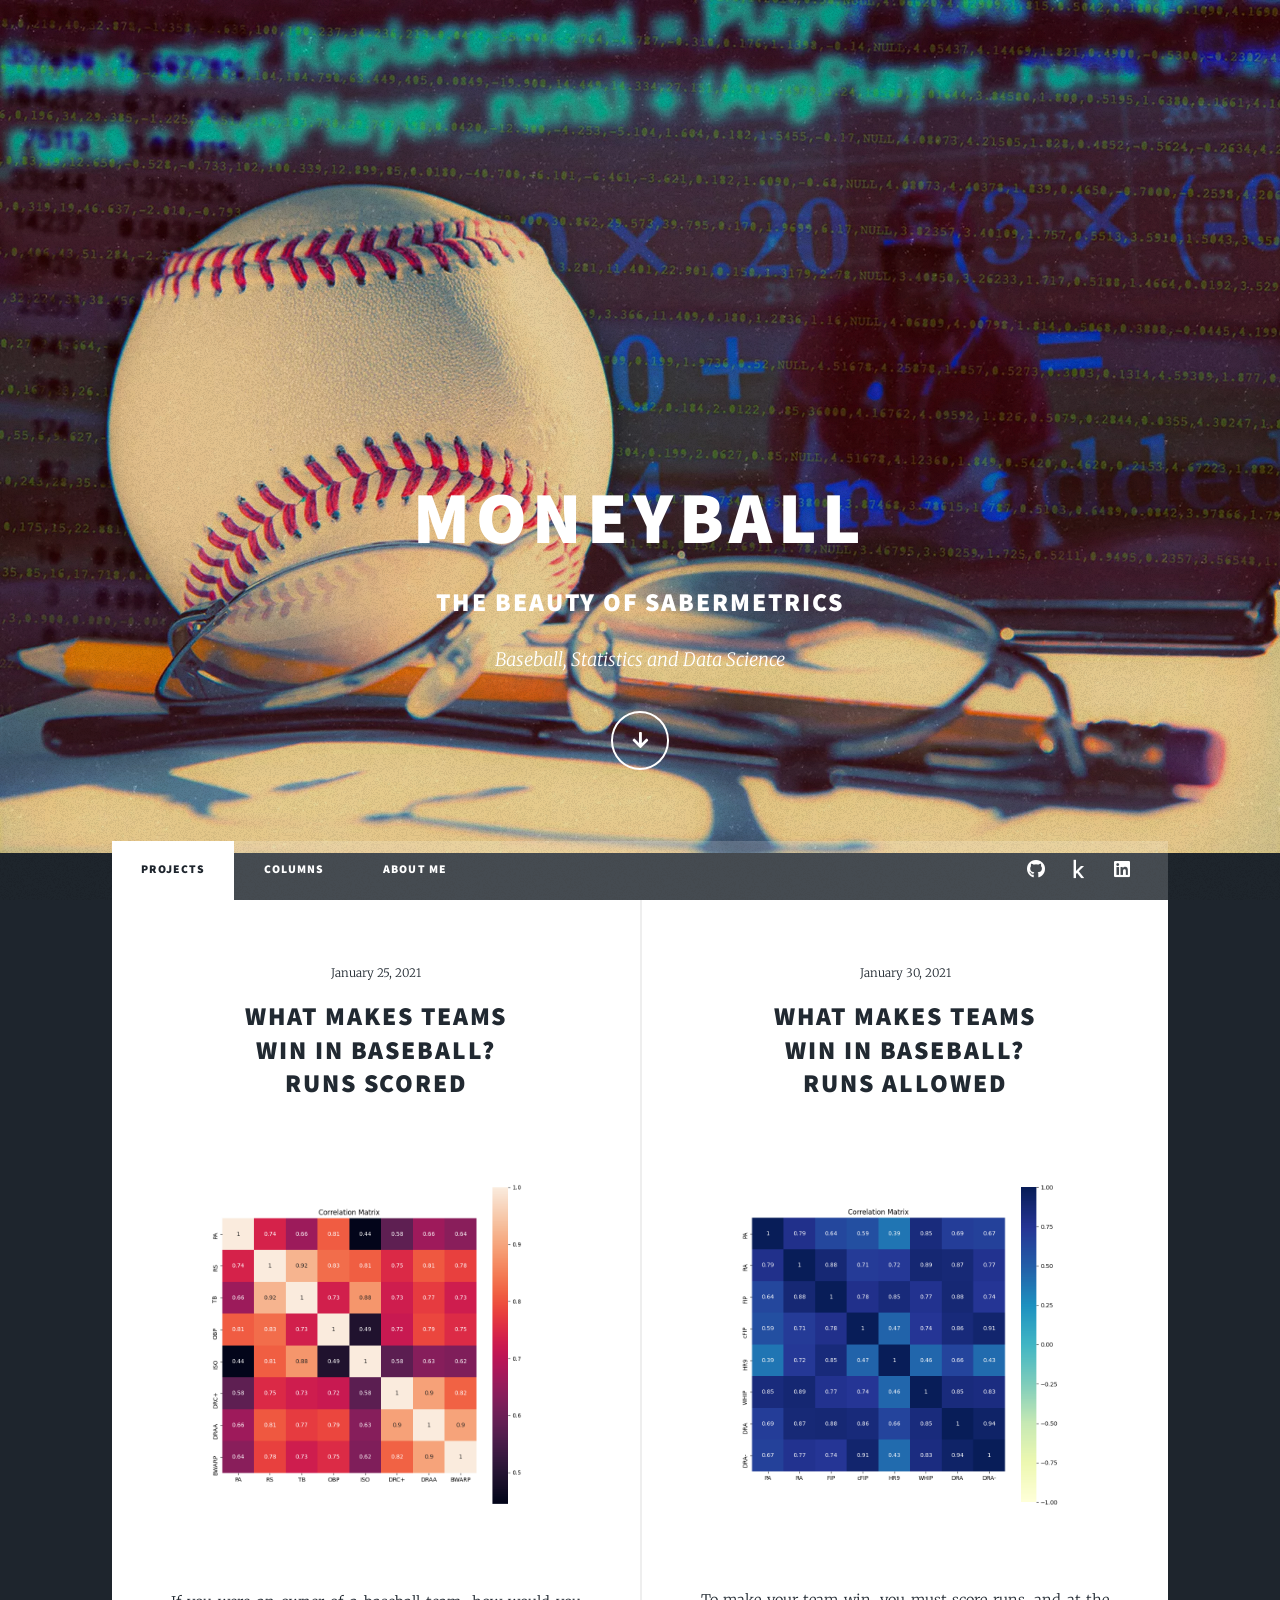
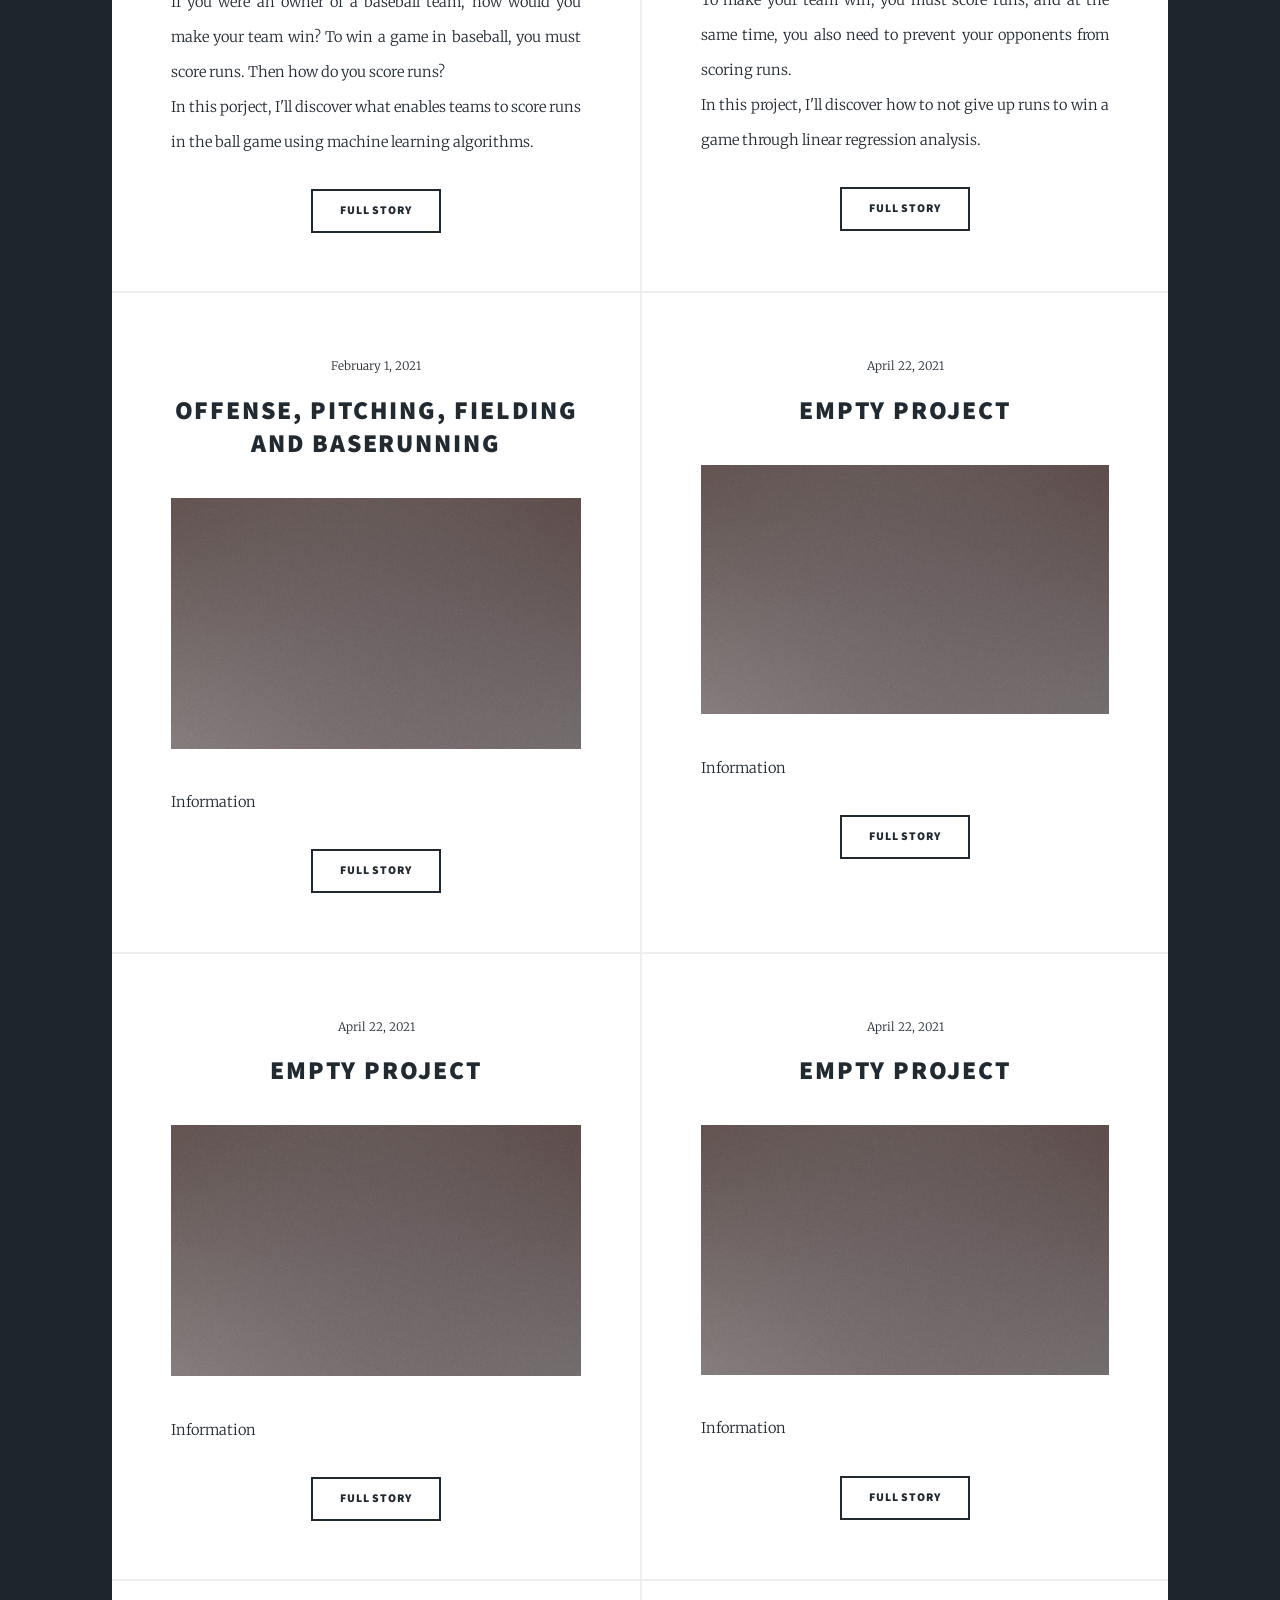
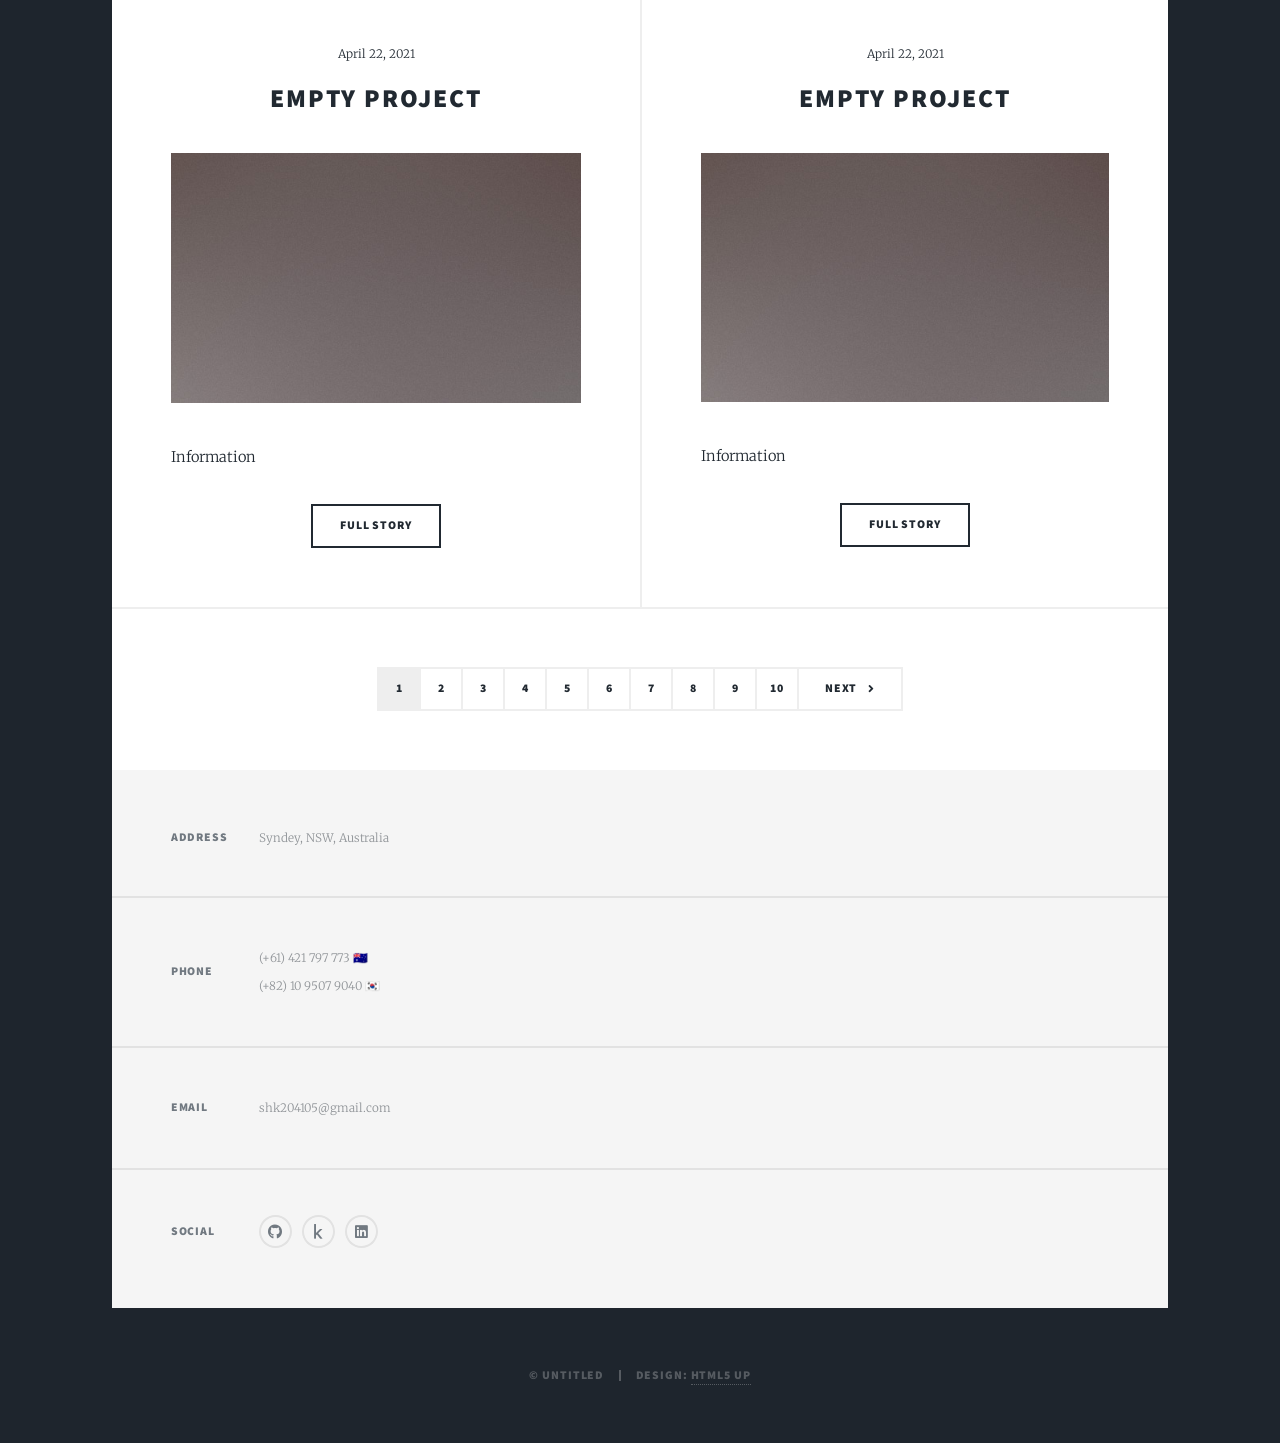
==== commit 9e48688a: "Code edit Resized image files" ====
--- a/index.html
+++ b/index.html
@@ -56,7 +56,7 @@
 										<h2>What Makes Teams<br />
 										Win in Baseball?<br />Runs Scored</h2>
 									</header>
-										<img src="images/corrMatrix_rs.png" class="image fit" width="500" height="500"/>
+										<img src="images/corrMatrix_rs.png" class="image fit"/>
 									<p>If you were an owner of a baseball team, how would you make your team win? To win a game in baseball, you must score runs. Then how do you score runs? <br/>
 										In this porject, I'll discover what enables teams to score runs in the ball game using machine learning algorithms. </p>
 									<ul class="actions special">
@@ -69,7 +69,7 @@
 										<h2>What Makes Teams<br />
 										Win in Baseball?<br />Runs Allowed</h2>
 									</header>
-										<img src="images/corrMatrix_ra.png" class="image fit" width="500" height="500"/>
+										<img src="images/corrMatrix_ra.png" class="image fit"/>
 									<p> To make your team win, you must score runs, and at the same time, you also need to prevent your opponents from scoring runs. <br/>
 										In this project, I'll discover how to not give up runs to win a game through linear regression analysis.</p>
 									<ul class="actions special">
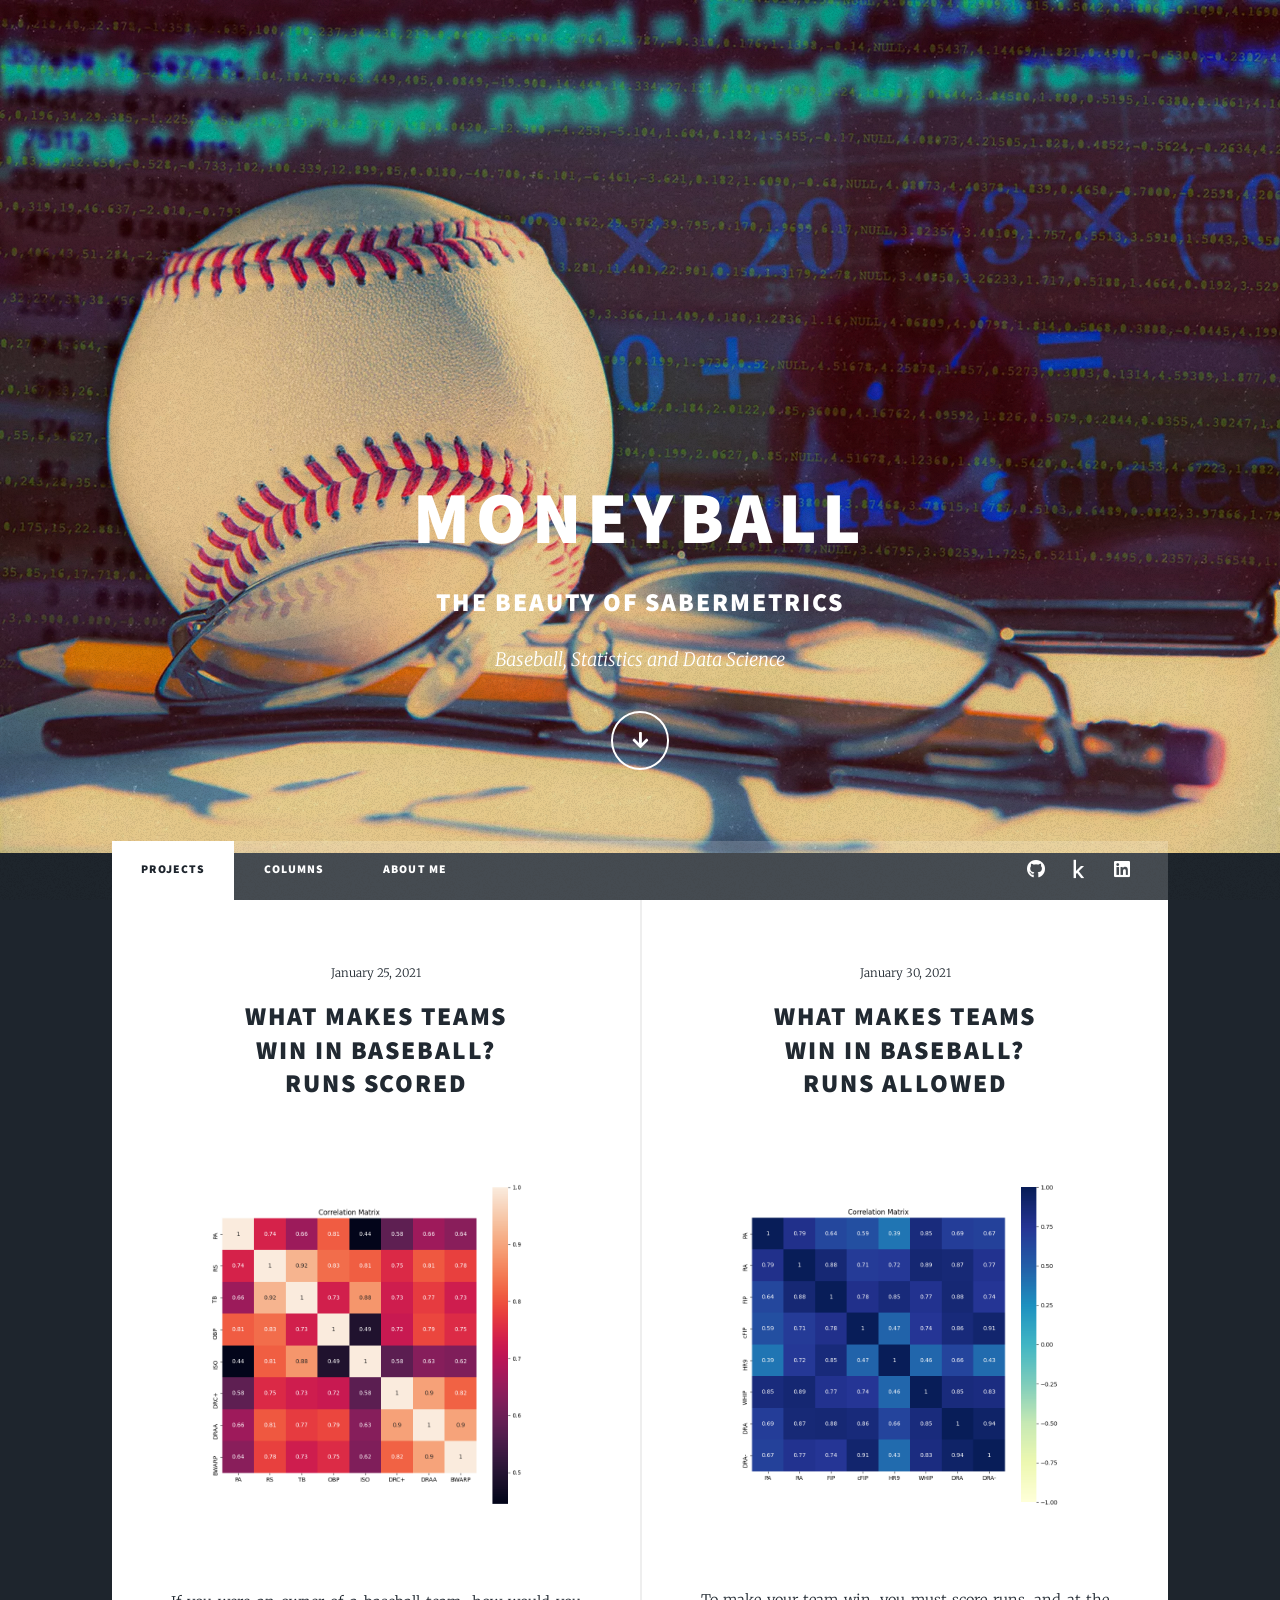
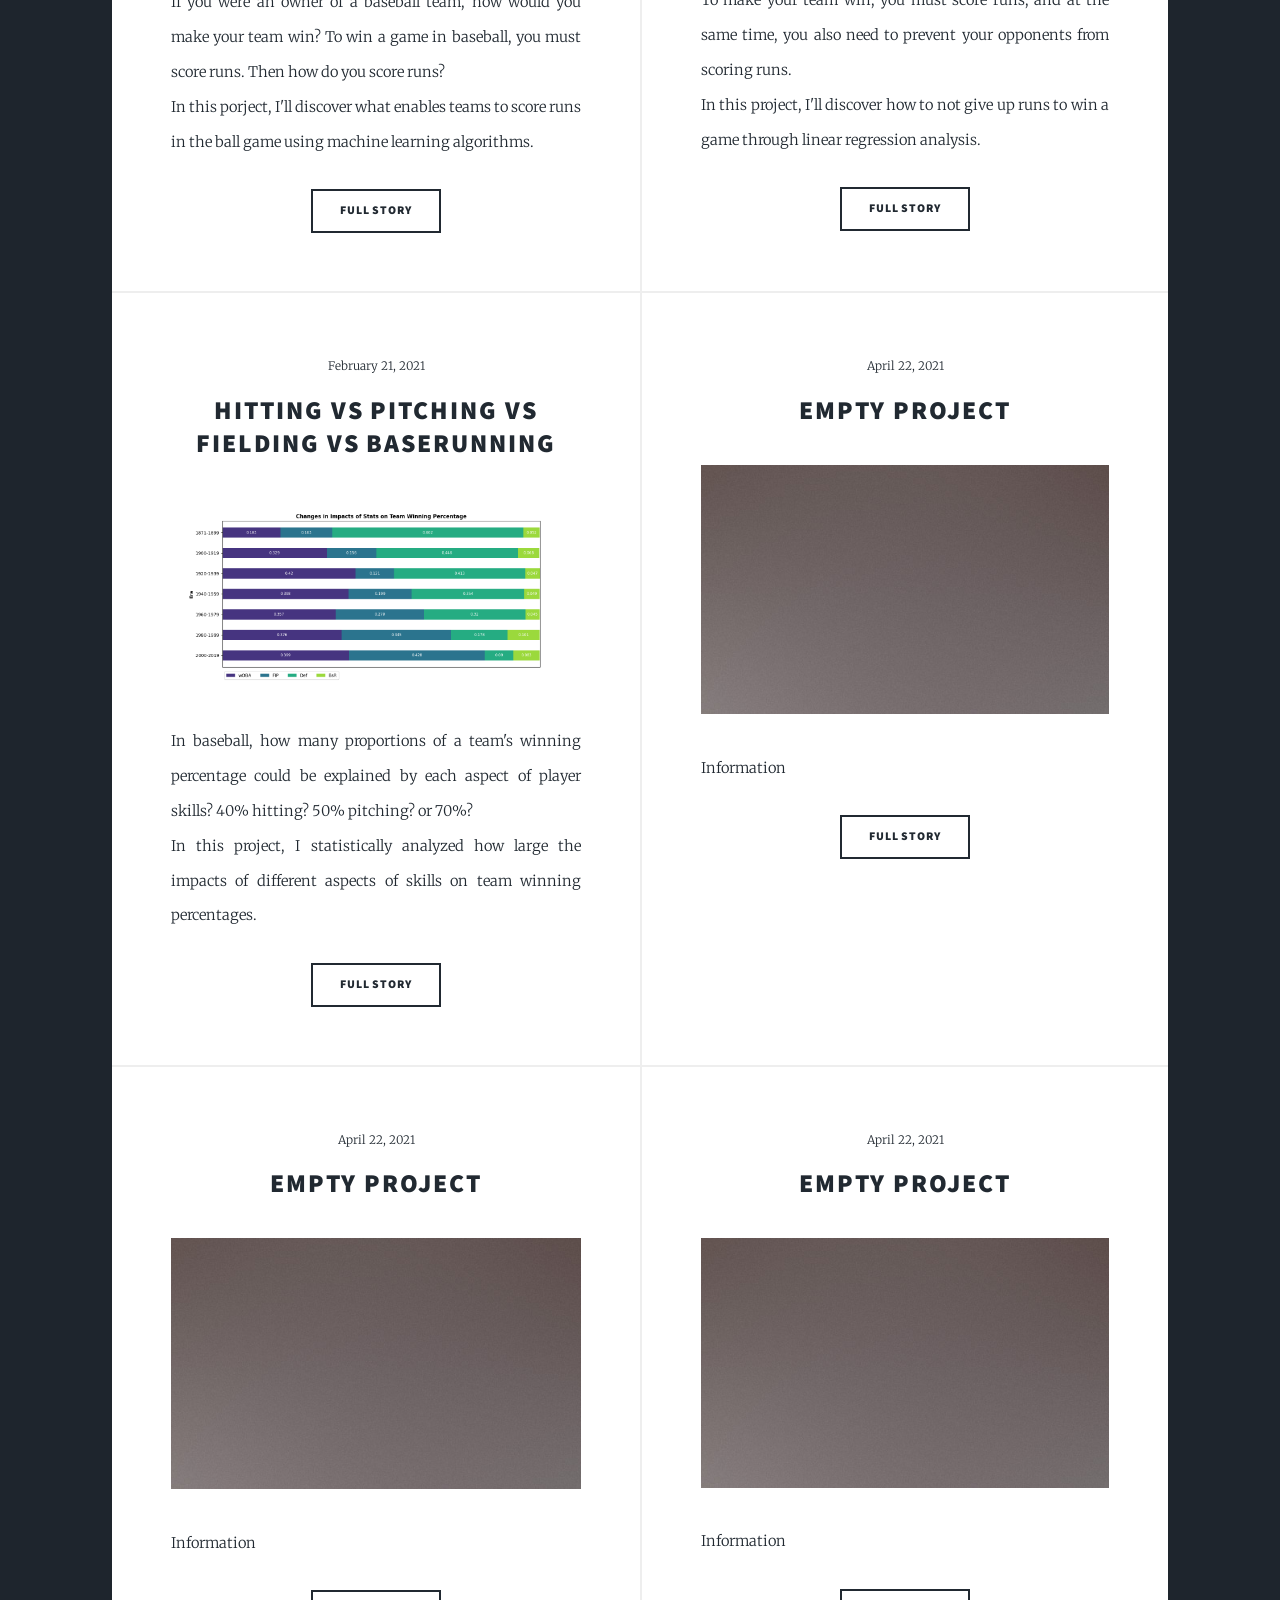
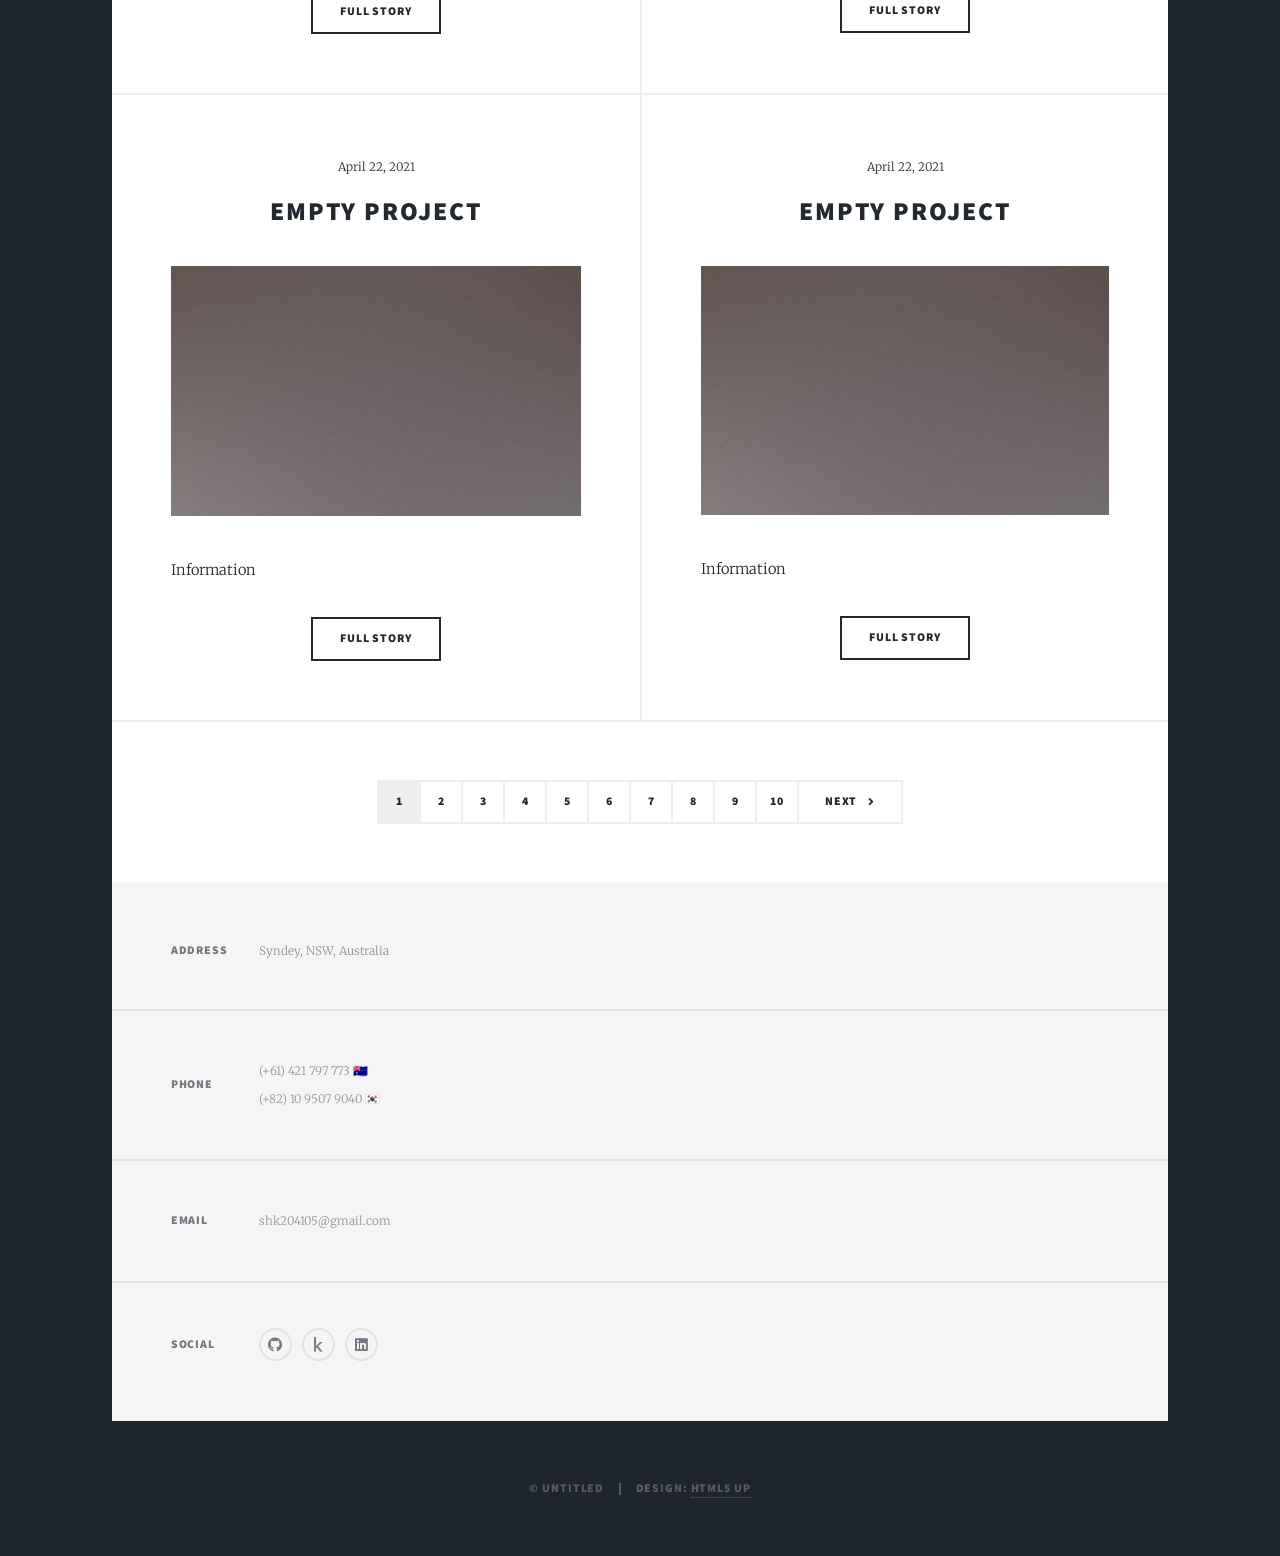
==== commit 60a89d82: "Added a new project" ====
--- a/index.html
+++ b/index.html
@@ -78,11 +78,12 @@
 								</article>
 								<article>
 									<header>
-										<span class="date">February 1, 2021</span>
-										<h2>Offense, Pitching, Fielding and Baserunning<br /></h2>
-									</header>
-									<a href="#" class="image fit" target="_blank"><img src="images/pic03.jpg" alt="" /></a>
-									<p>Information</p>
+										<span class="date">February 21, 2021</span>
+										<h2>Hitting vs Pitching vs Fielding vs Baserunning<br /></h2>
+									</header>
+										<img src="images/Feature%20Importance.png" class="image fit"/>
+									<p>In baseball, how many proportions of a team's winning percentage could be explained by each aspect of player skills? 40% hitting? 50% pitching? or 70%? <br/>
+									In this project, I statistically analyzed how large the impacts of different aspects of skills on team winning percentages.</p>
 									<ul class="actions special">
 										<li><a href="#" class="button" target="_blank">Full Story</a></li>
 									</ul>
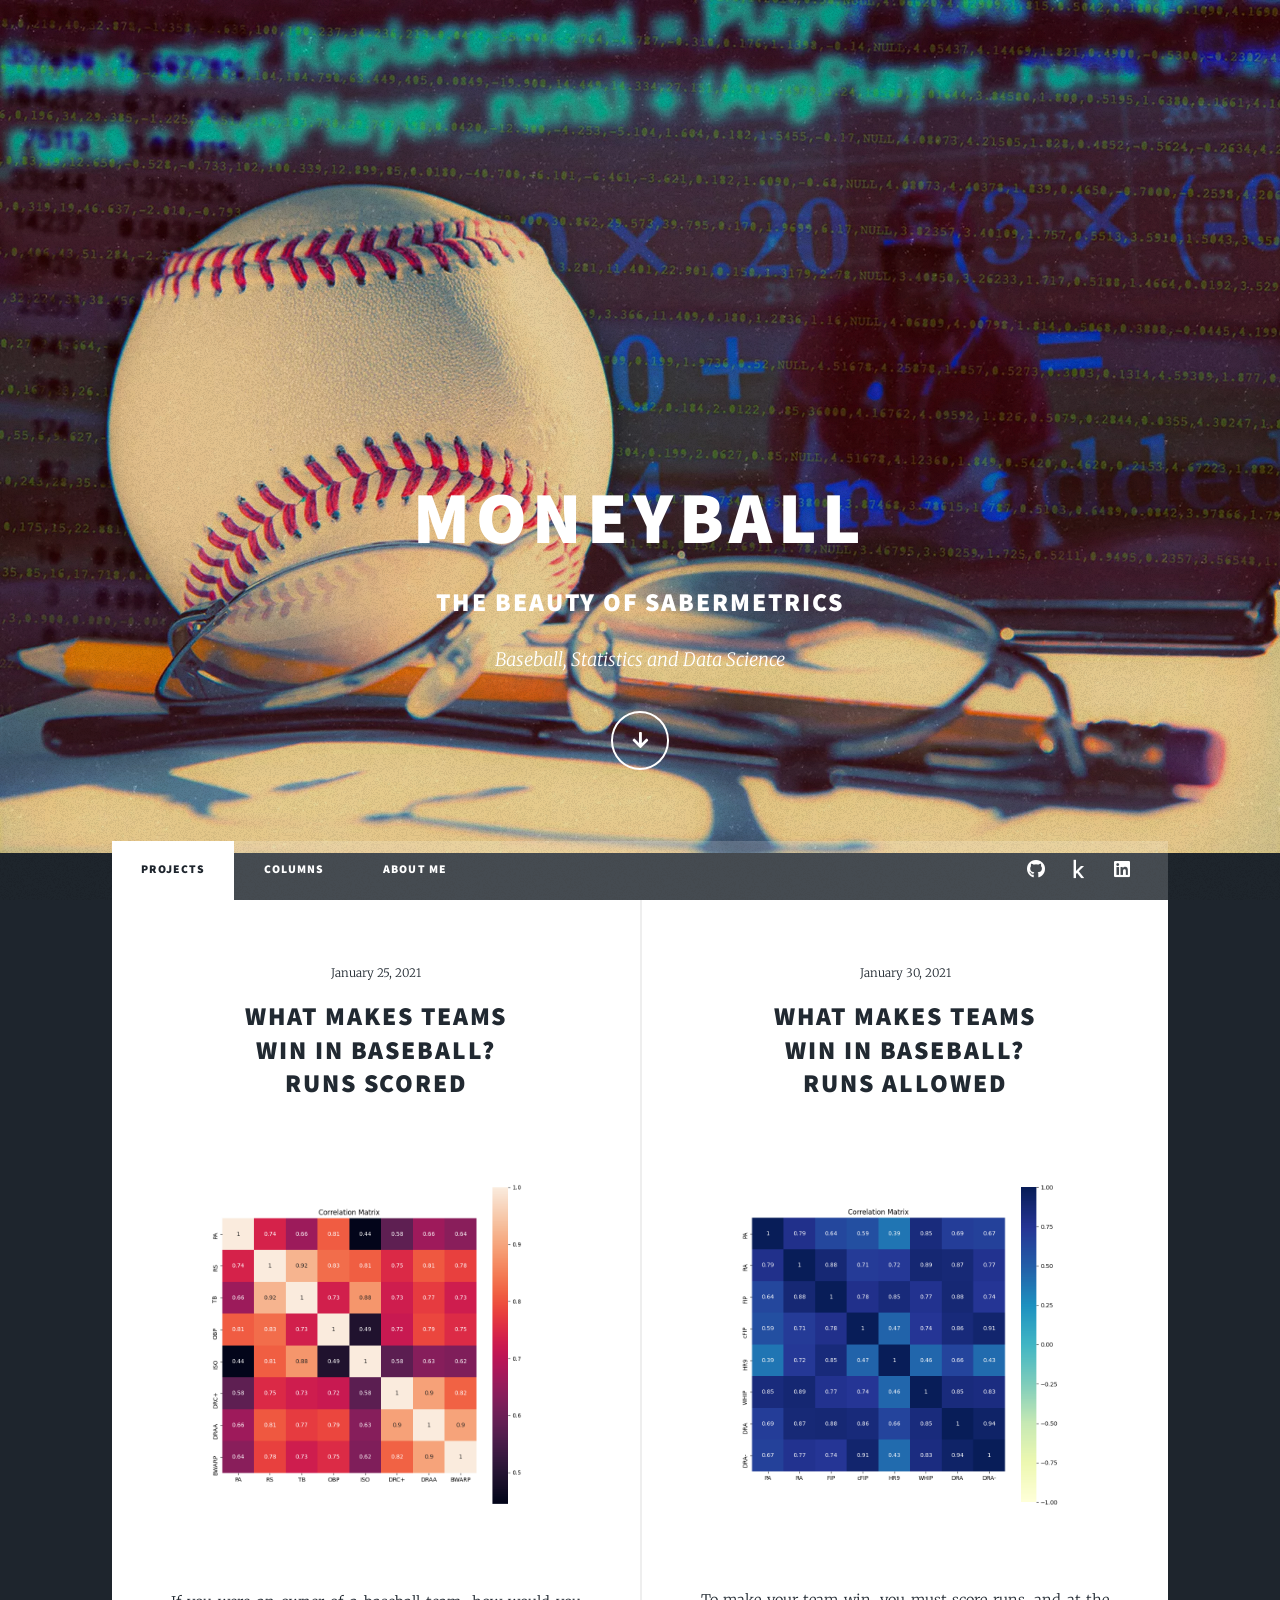
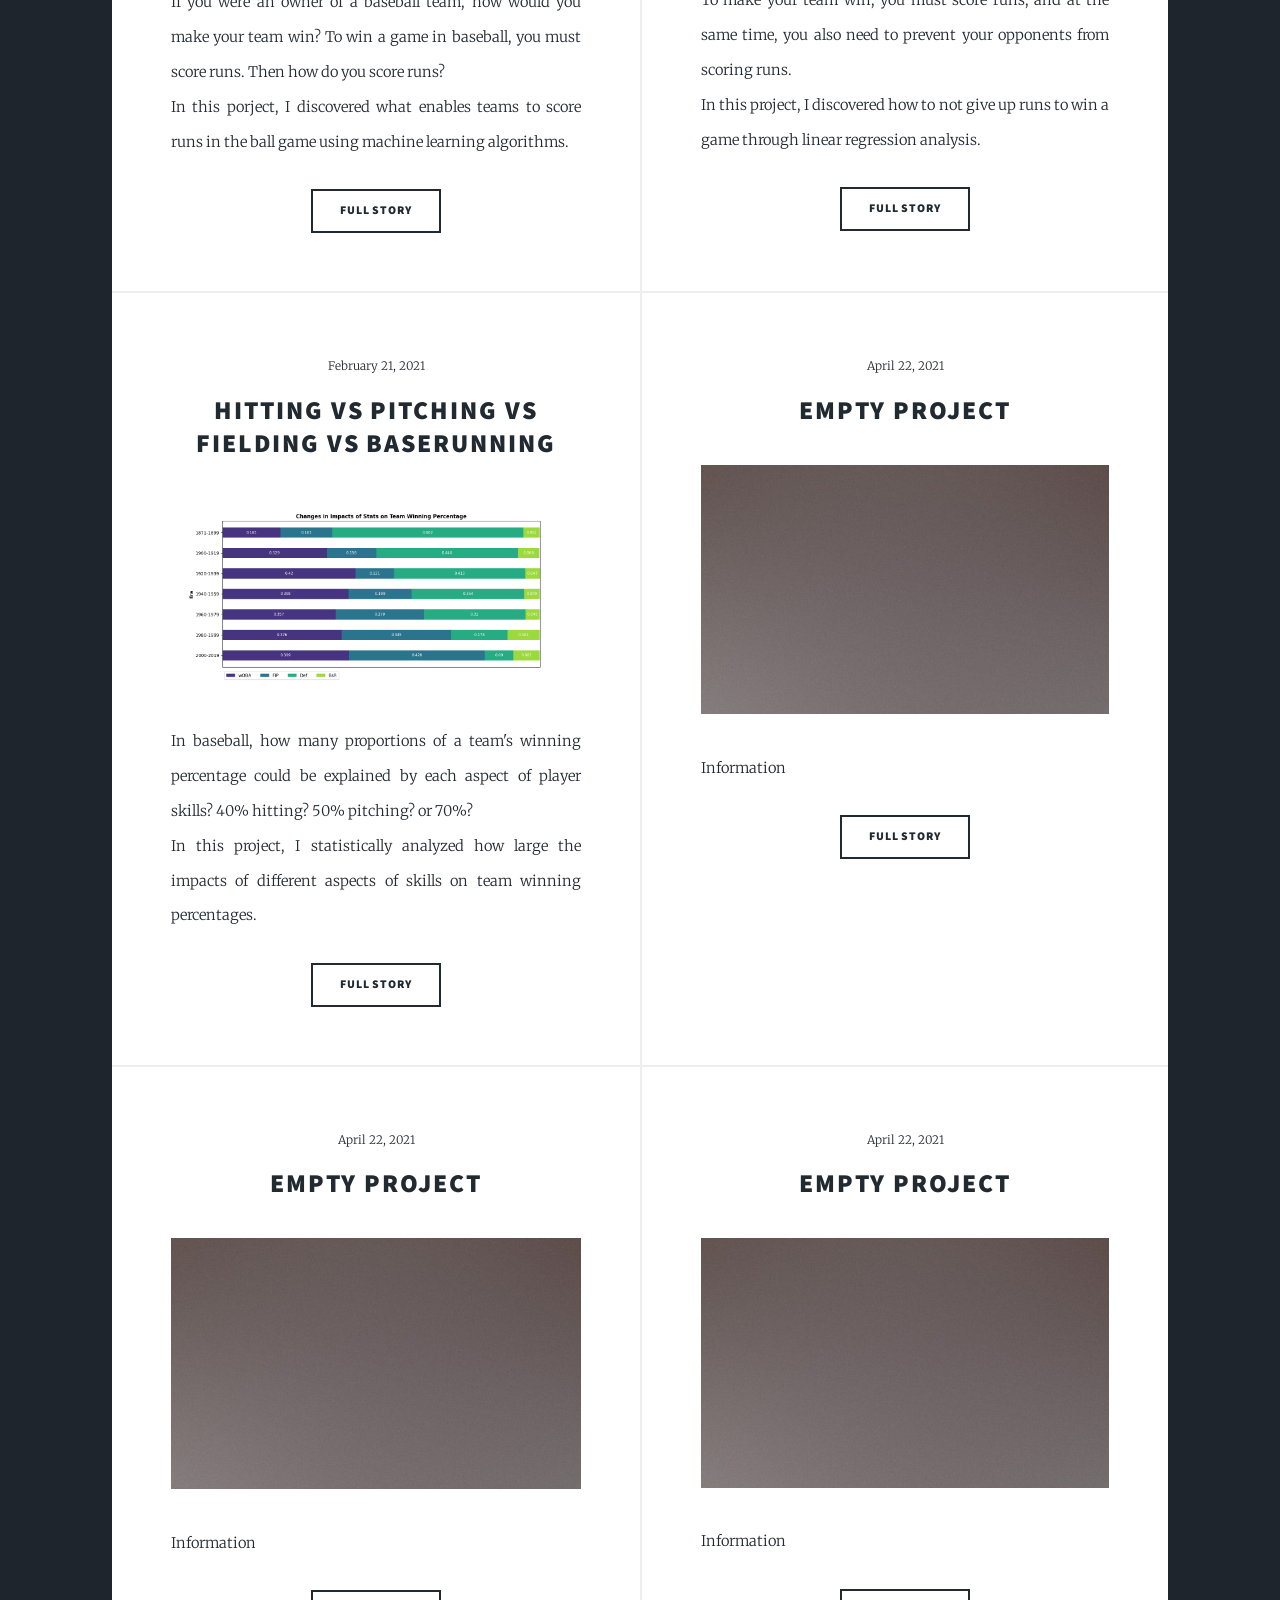
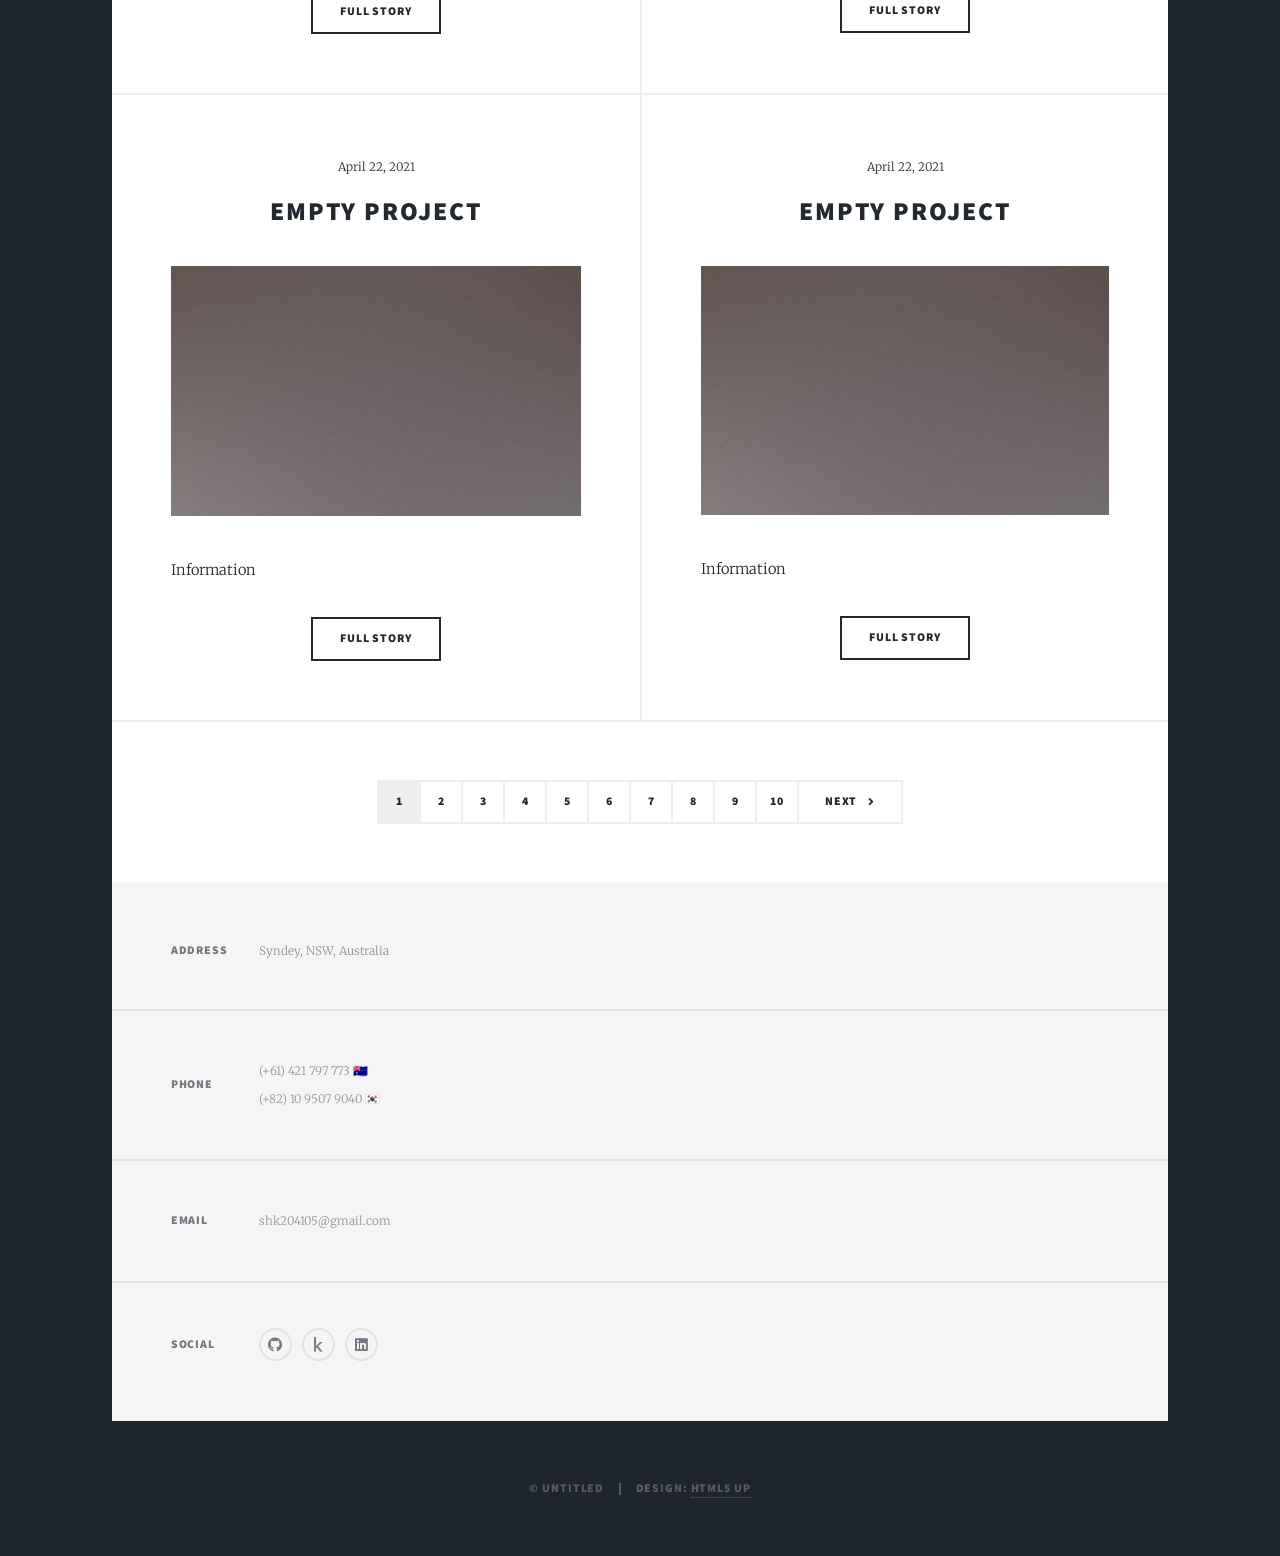
==== commit aaa192c4: "Added a new project" ====
--- a/index.html
+++ b/index.html
@@ -58,7 +58,7 @@
 									</header>
 										<img src="images/corrMatrix_rs.png" class="image fit"/>
 									<p>If you were an owner of a baseball team, how would you make your team win? To win a game in baseball, you must score runs. Then how do you score runs? <br/>
-										In this porject, I'll discover what enables teams to score runs in the ball game using machine learning algorithms. </p>
+										In this porject, I discovered what enables teams to score runs in the ball game using machine learning algorithms. </p>
 									<ul class="actions special">
 										<li><a href="https://github.com/shk204105/MLB_Team_RunsScored_Prediction" class="button" target="_blank">Full Story</a></li>
 									</ul>
@@ -71,7 +71,7 @@
 									</header>
 										<img src="images/corrMatrix_ra.png" class="image fit"/>
 									<p> To make your team win, you must score runs, and at the same time, you also need to prevent your opponents from scoring runs. <br/>
-										In this project, I'll discover how to not give up runs to win a game through linear regression analysis.</p>
+										In this project, I discovered how to not give up runs to win a game through linear regression analysis.</p>
 									<ul class="actions special">
 										<li><a href="https://github.com/shk204105/MLB_Team_RunsAllowed_Prediction" class="button" target="_blank">Full Story</a></li>
 									</ul>
@@ -85,7 +85,7 @@
 									<p>In baseball, how many proportions of a team's winning percentage could be explained by each aspect of player skills? 40% hitting? 50% pitching? or 70%? <br/>
 									In this project, I statistically analyzed how large the impacts of different aspects of skills on team winning percentages.</p>
 									<ul class="actions special">
-										<li><a href="#" class="button" target="_blank">Full Story</a></li>
+										<li><a href="https://github.com/shk204105/Hitting-vs-Pitching-vs-Fielding-vs-Baserunning" class="button" target="_blank">Full Story</a></li>
 									</ul>
 								</article>
 								<article>
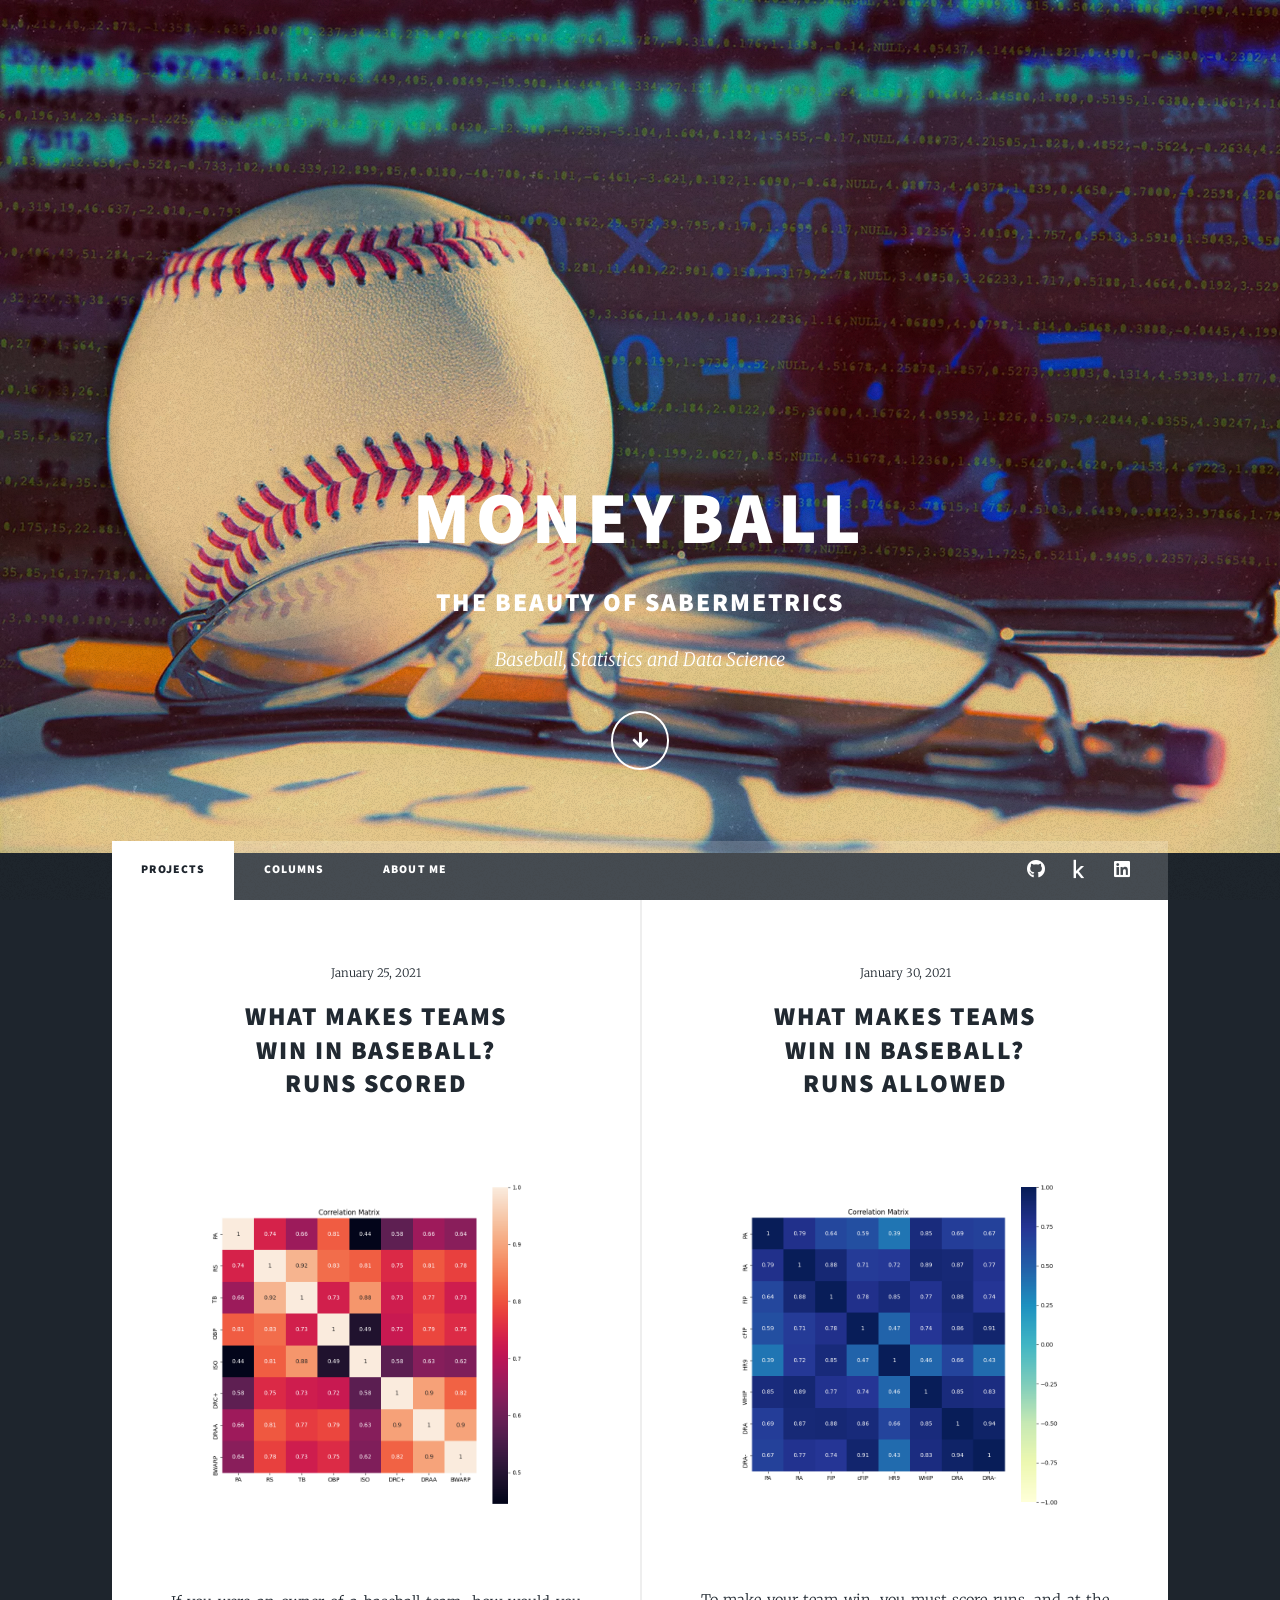
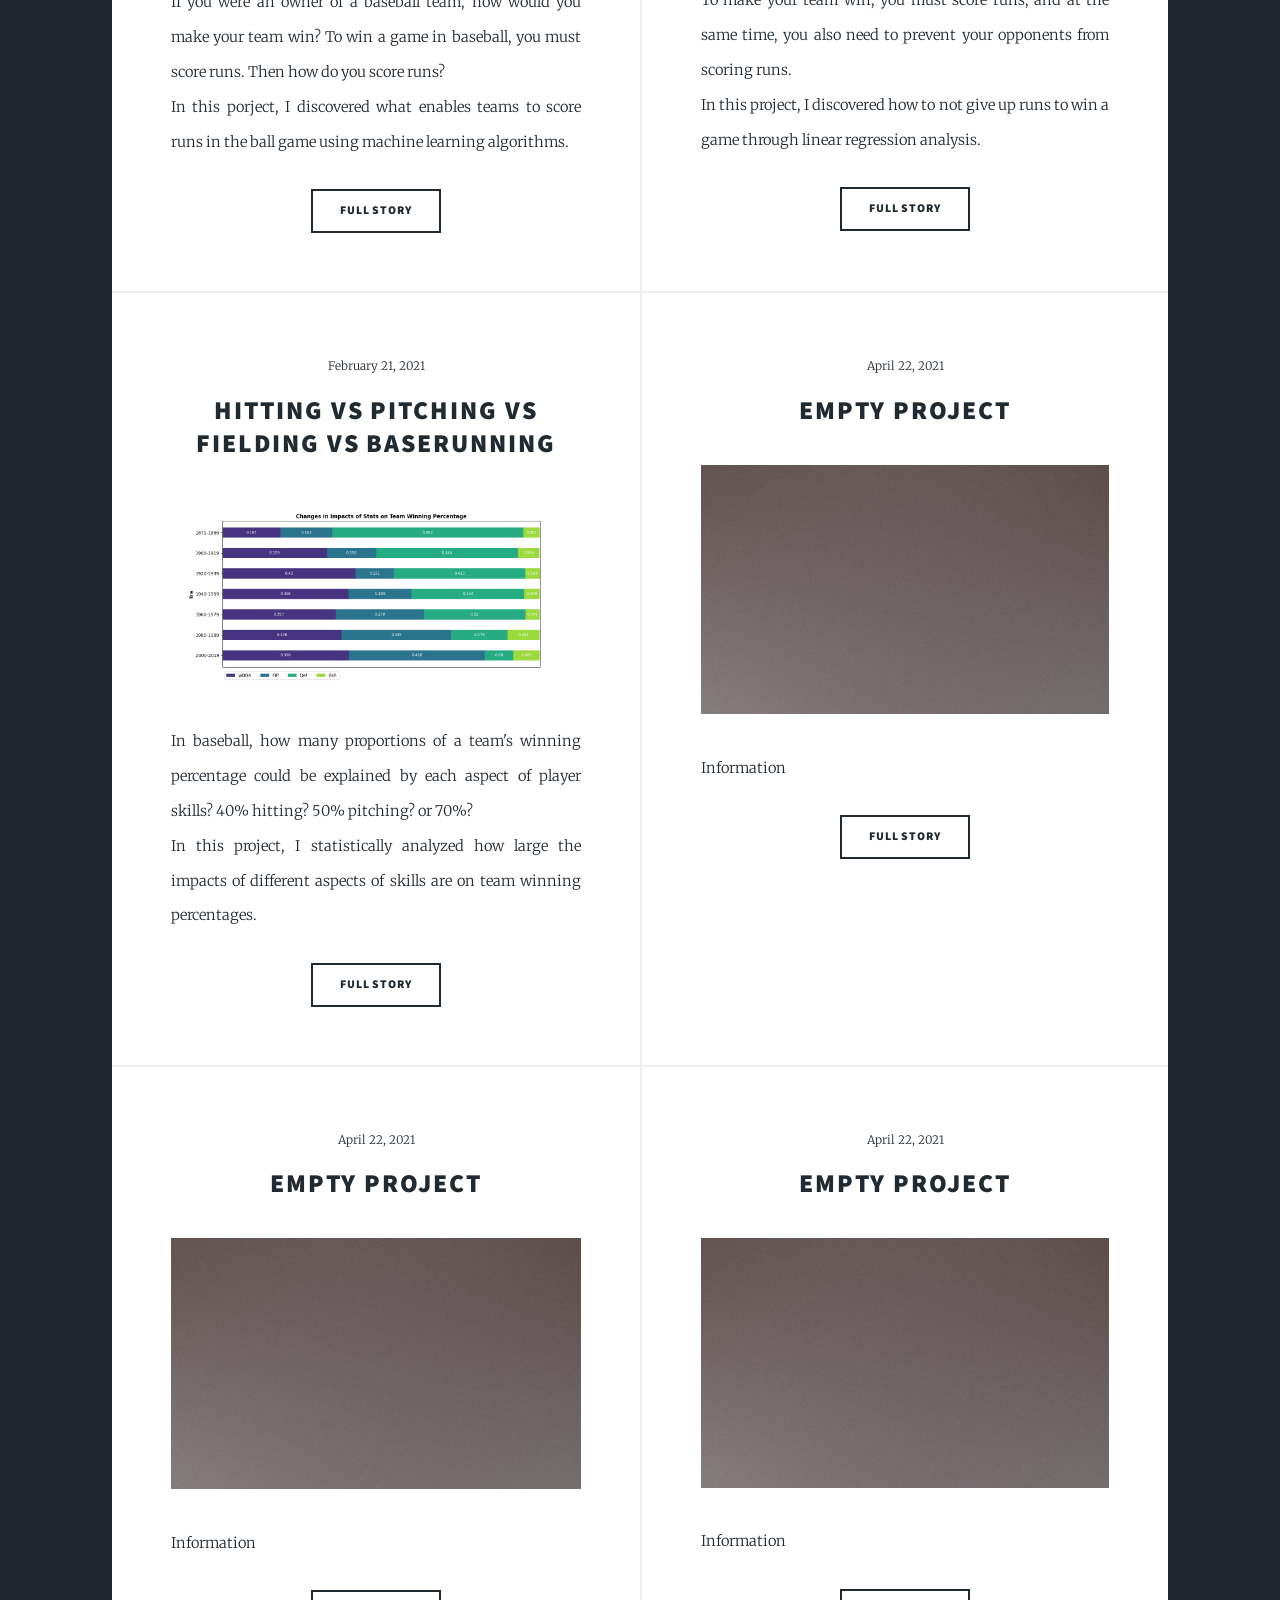
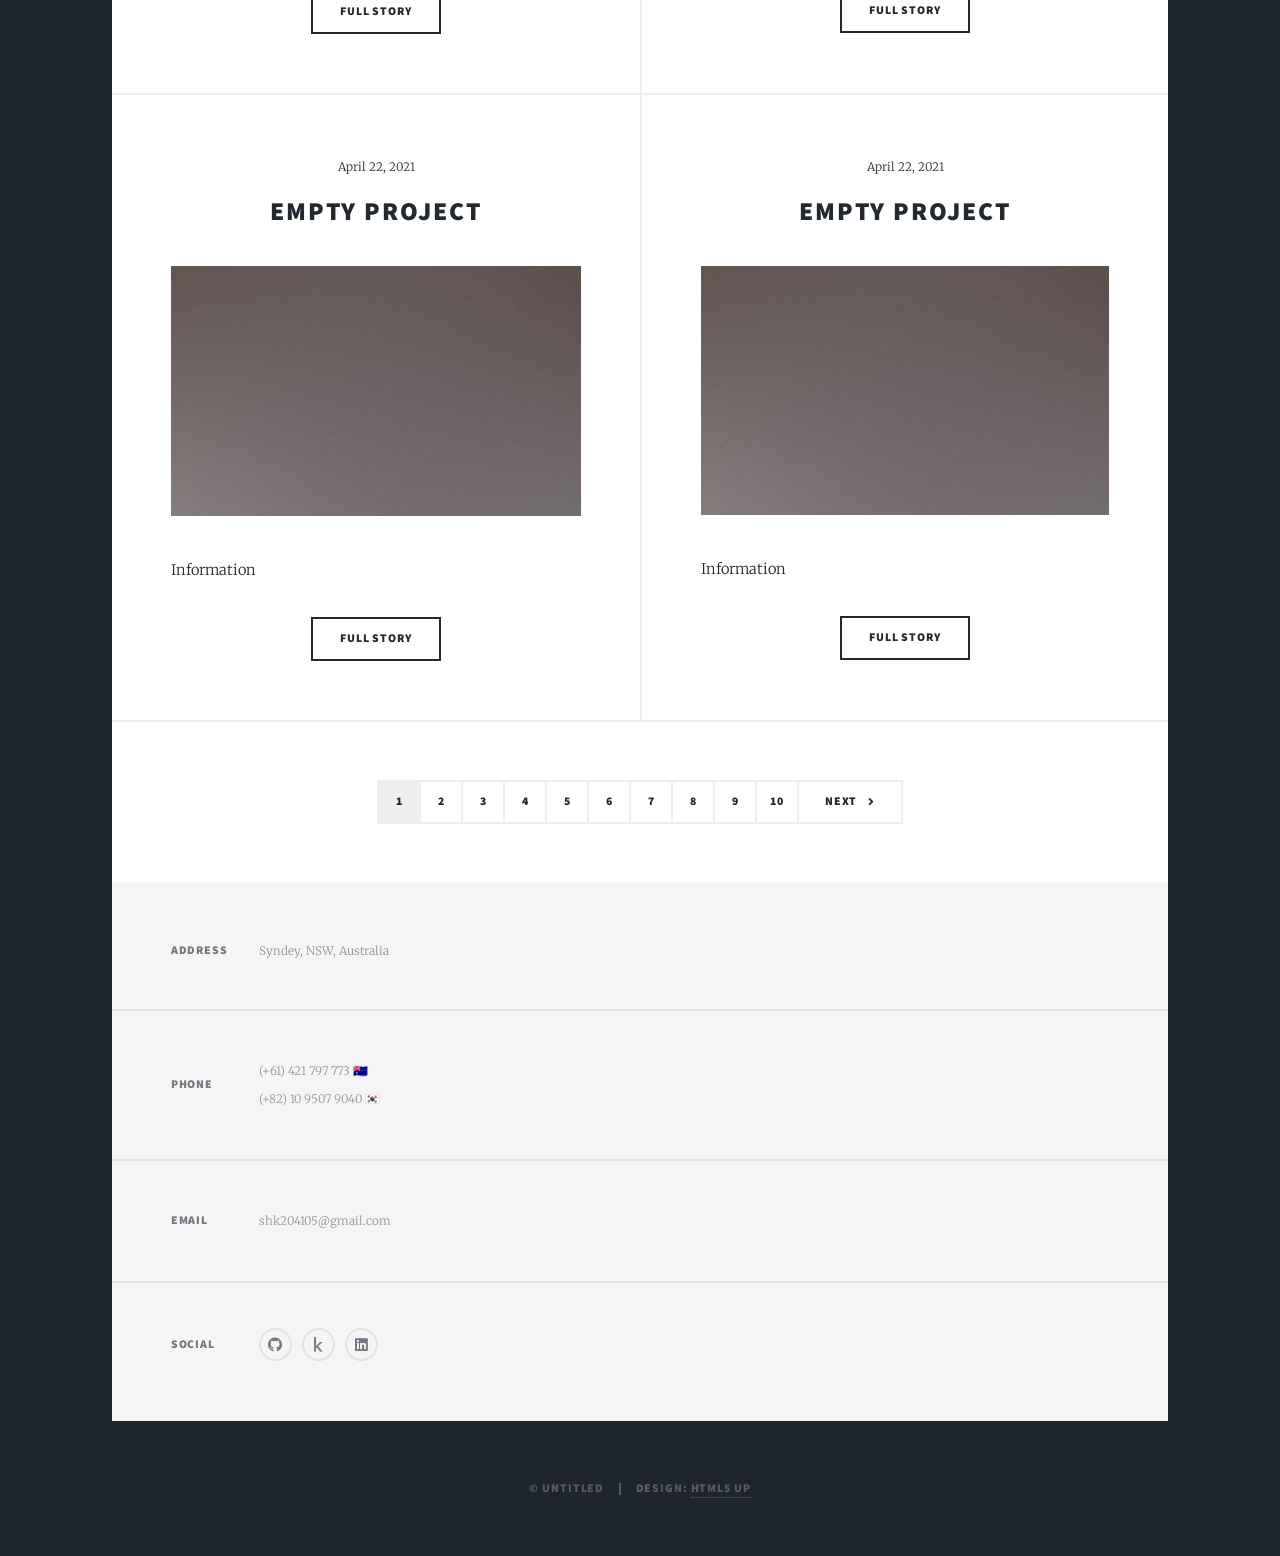
==== commit e046cae8: "Code edit" ====
--- a/index.html
+++ b/index.html
@@ -83,7 +83,7 @@
 									</header>
 										<img src="images/Feature%20Importance.png" class="image fit"/>
 									<p>In baseball, how many proportions of a team's winning percentage could be explained by each aspect of player skills? 40% hitting? 50% pitching? or 70%? <br/>
-									In this project, I statistically analyzed how large the impacts of different aspects of skills on team winning percentages.</p>
+									In this project, I statistically analyzed how large the impacts of different aspects of skills are on team winning percentages.</p>
 									<ul class="actions special">
 										<li><a href="https://github.com/shk204105/Hitting-vs-Pitching-vs-Fielding-vs-Baserunning" class="button" target="_blank">Full Story</a></li>
 									</ul>
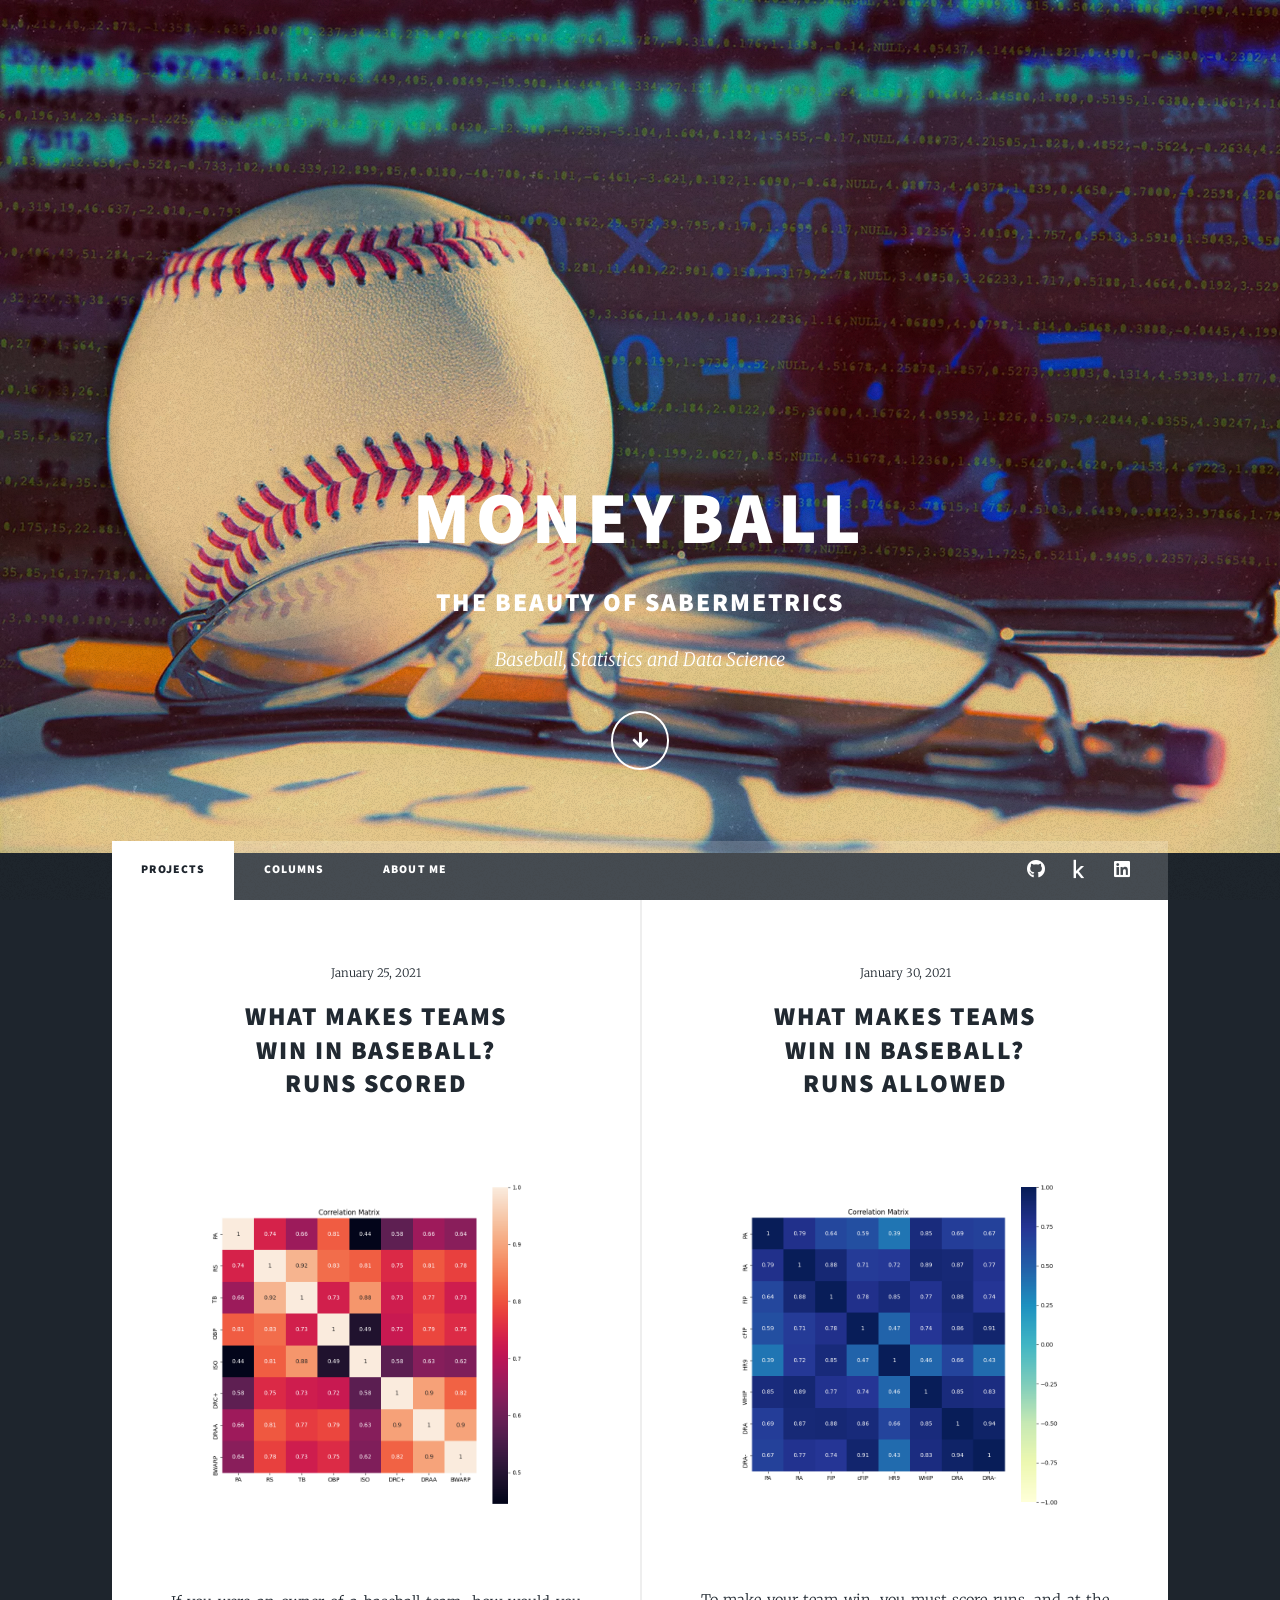
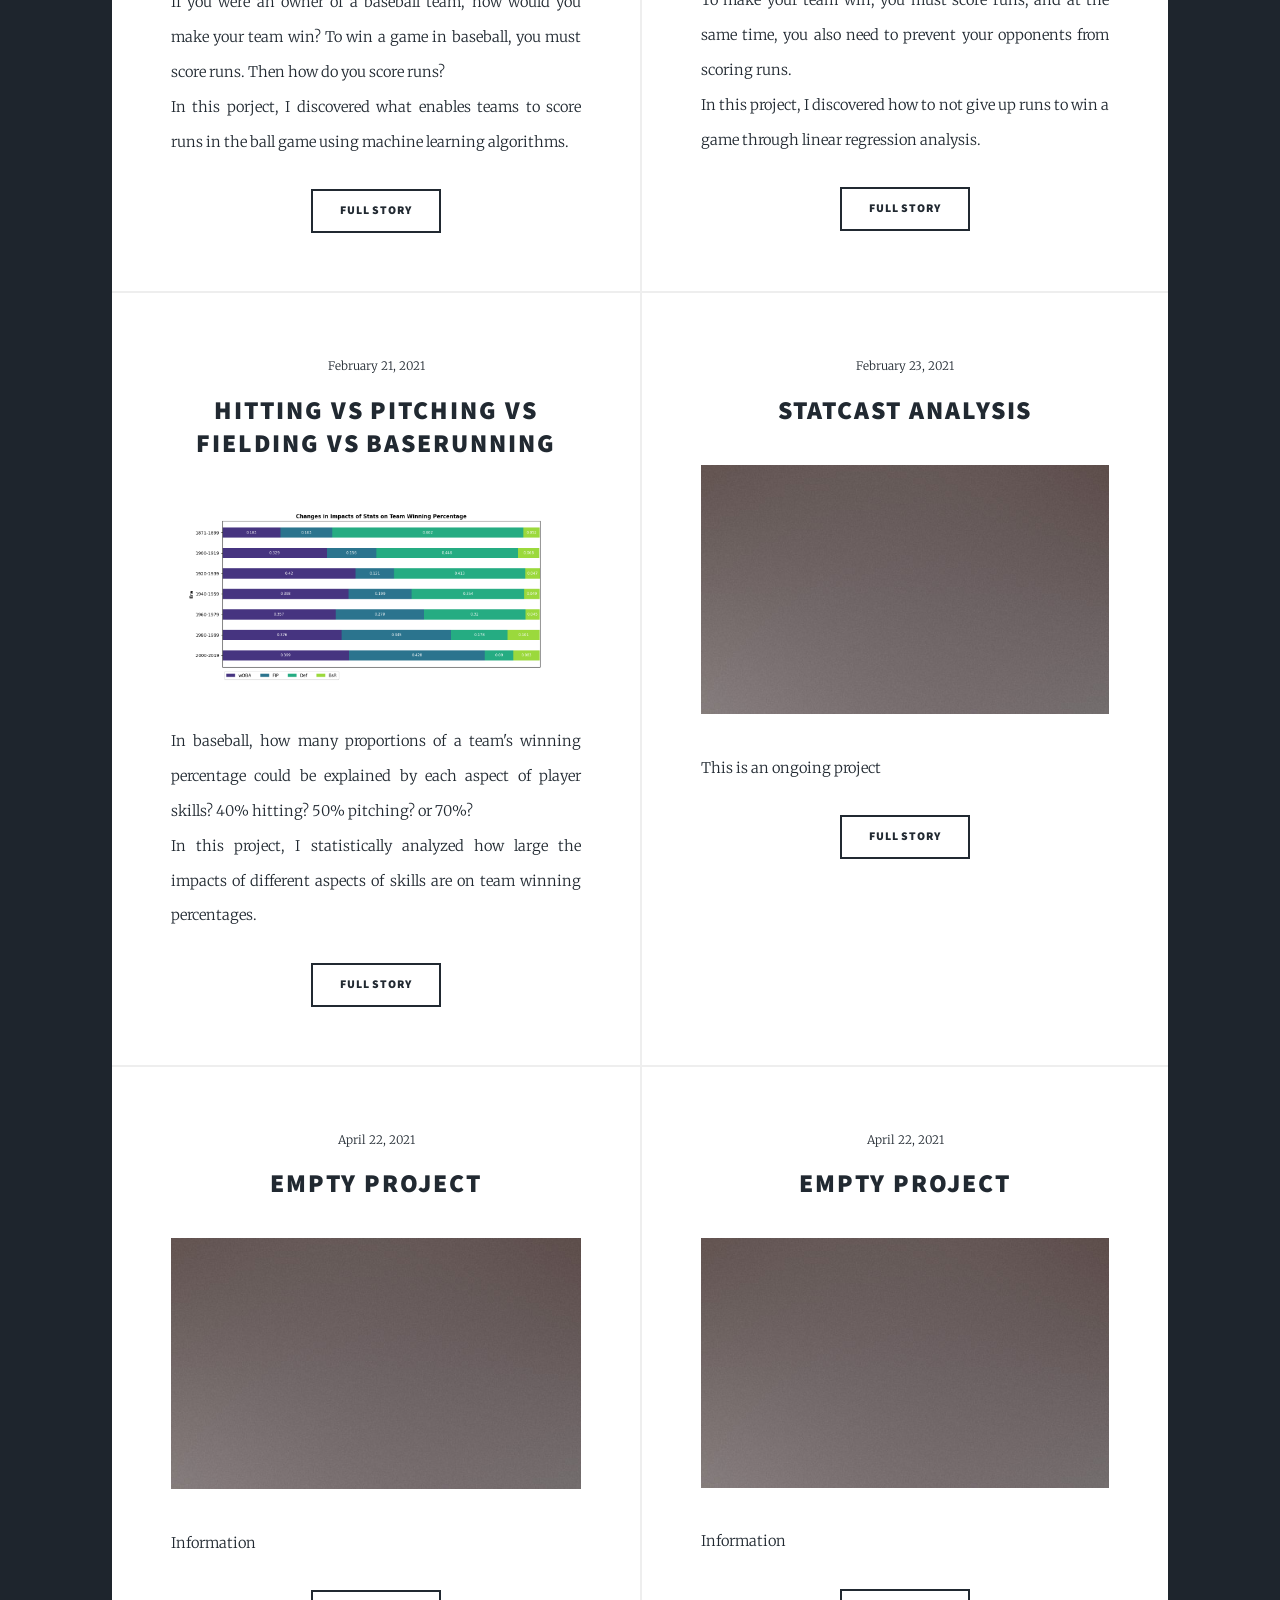
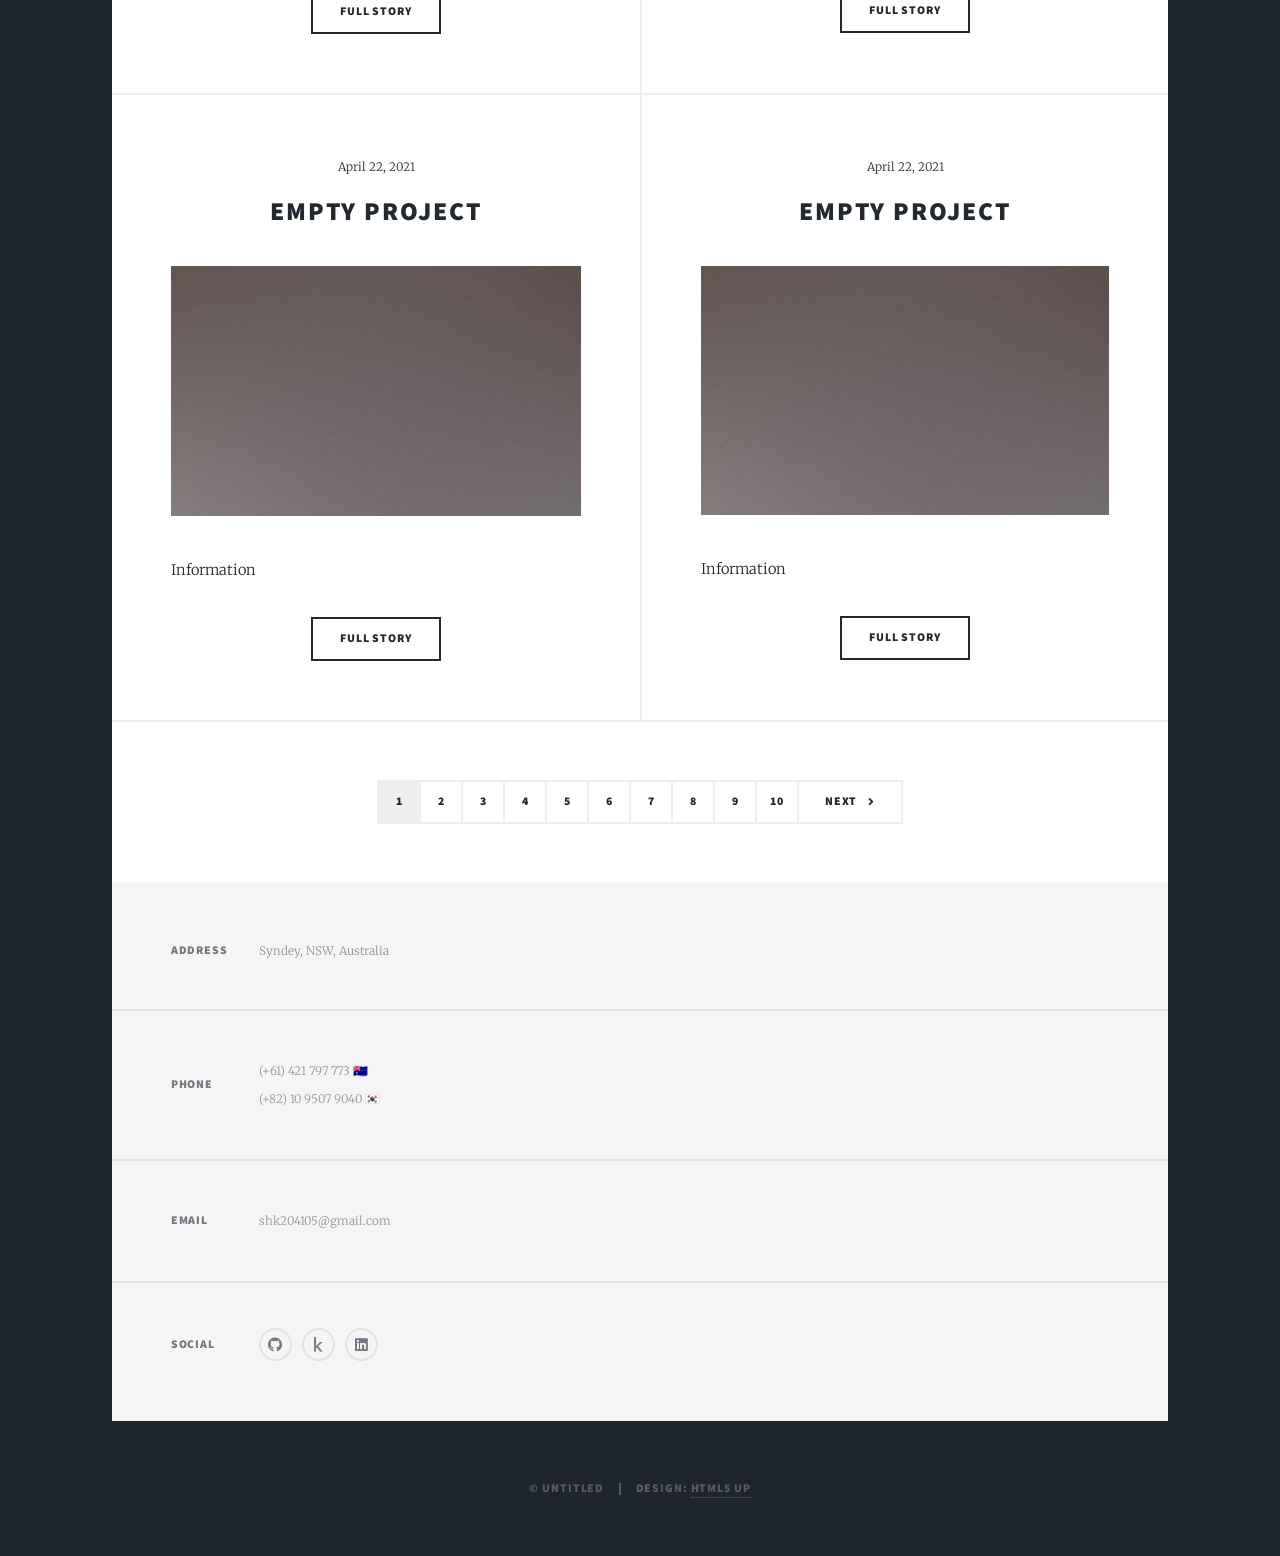
==== commit da3064aa: "Code edit" ====
--- a/index.html
+++ b/index.html
@@ -90,11 +90,11 @@
 								</article>
 								<article>
 									<header>
-										<span class="date">April 22, 2021</span>
-										<h2>Empty Project<br /></h2>
-									</header>
-									<a href="#" class="image fit" target="_blank"><img src="images/pic03.jpg" alt="" /></a>
-									<p>Information</p>
+										<span class="date">February 23, 2021</span>
+										<h2>Statcast Analysis<br /></h2>
+									</header>
+									<a href="#" class="image fit" target="_blank"><img src="images/pic03.jpg" alt="" /></a>
+									<p>This is an ongoing project</p>
 									<ul class="actions special">
 										<li><a href="#" class="button" target="_blank">Full Story</a></li>
 									</ul>
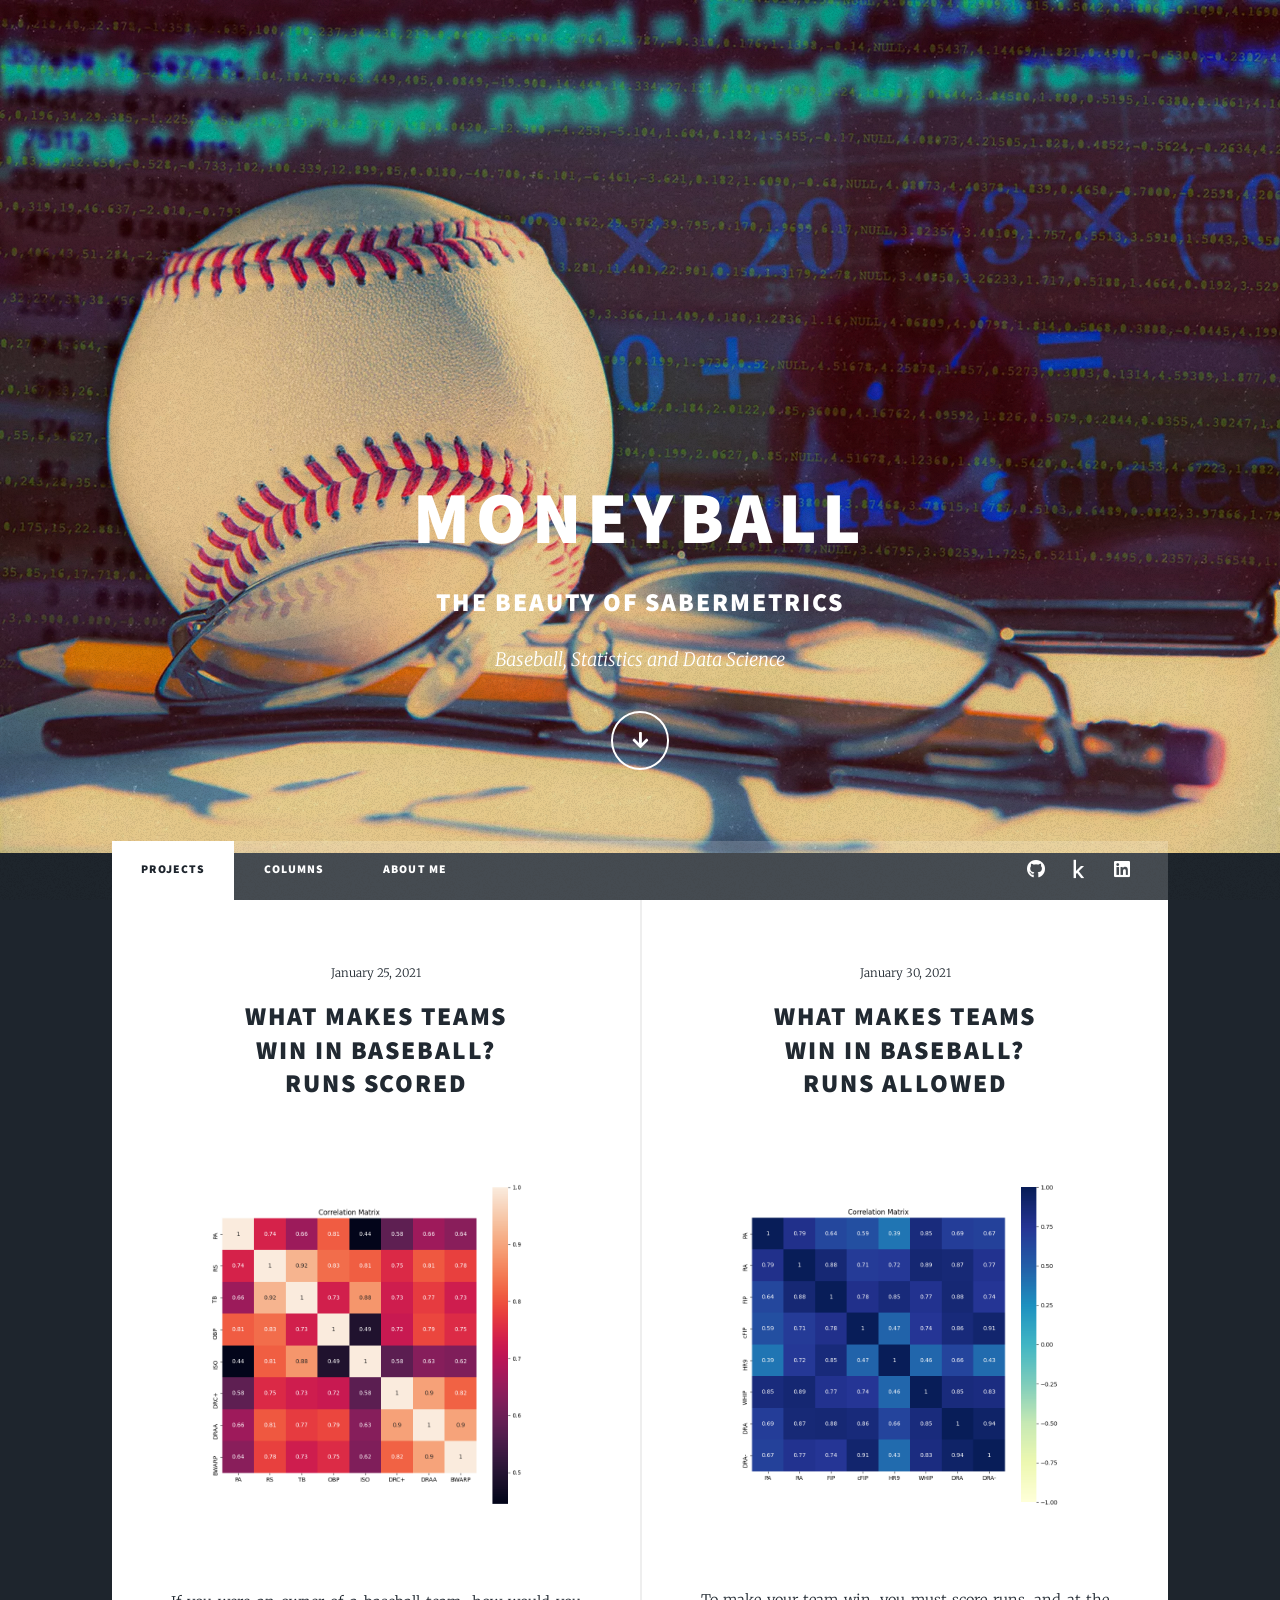
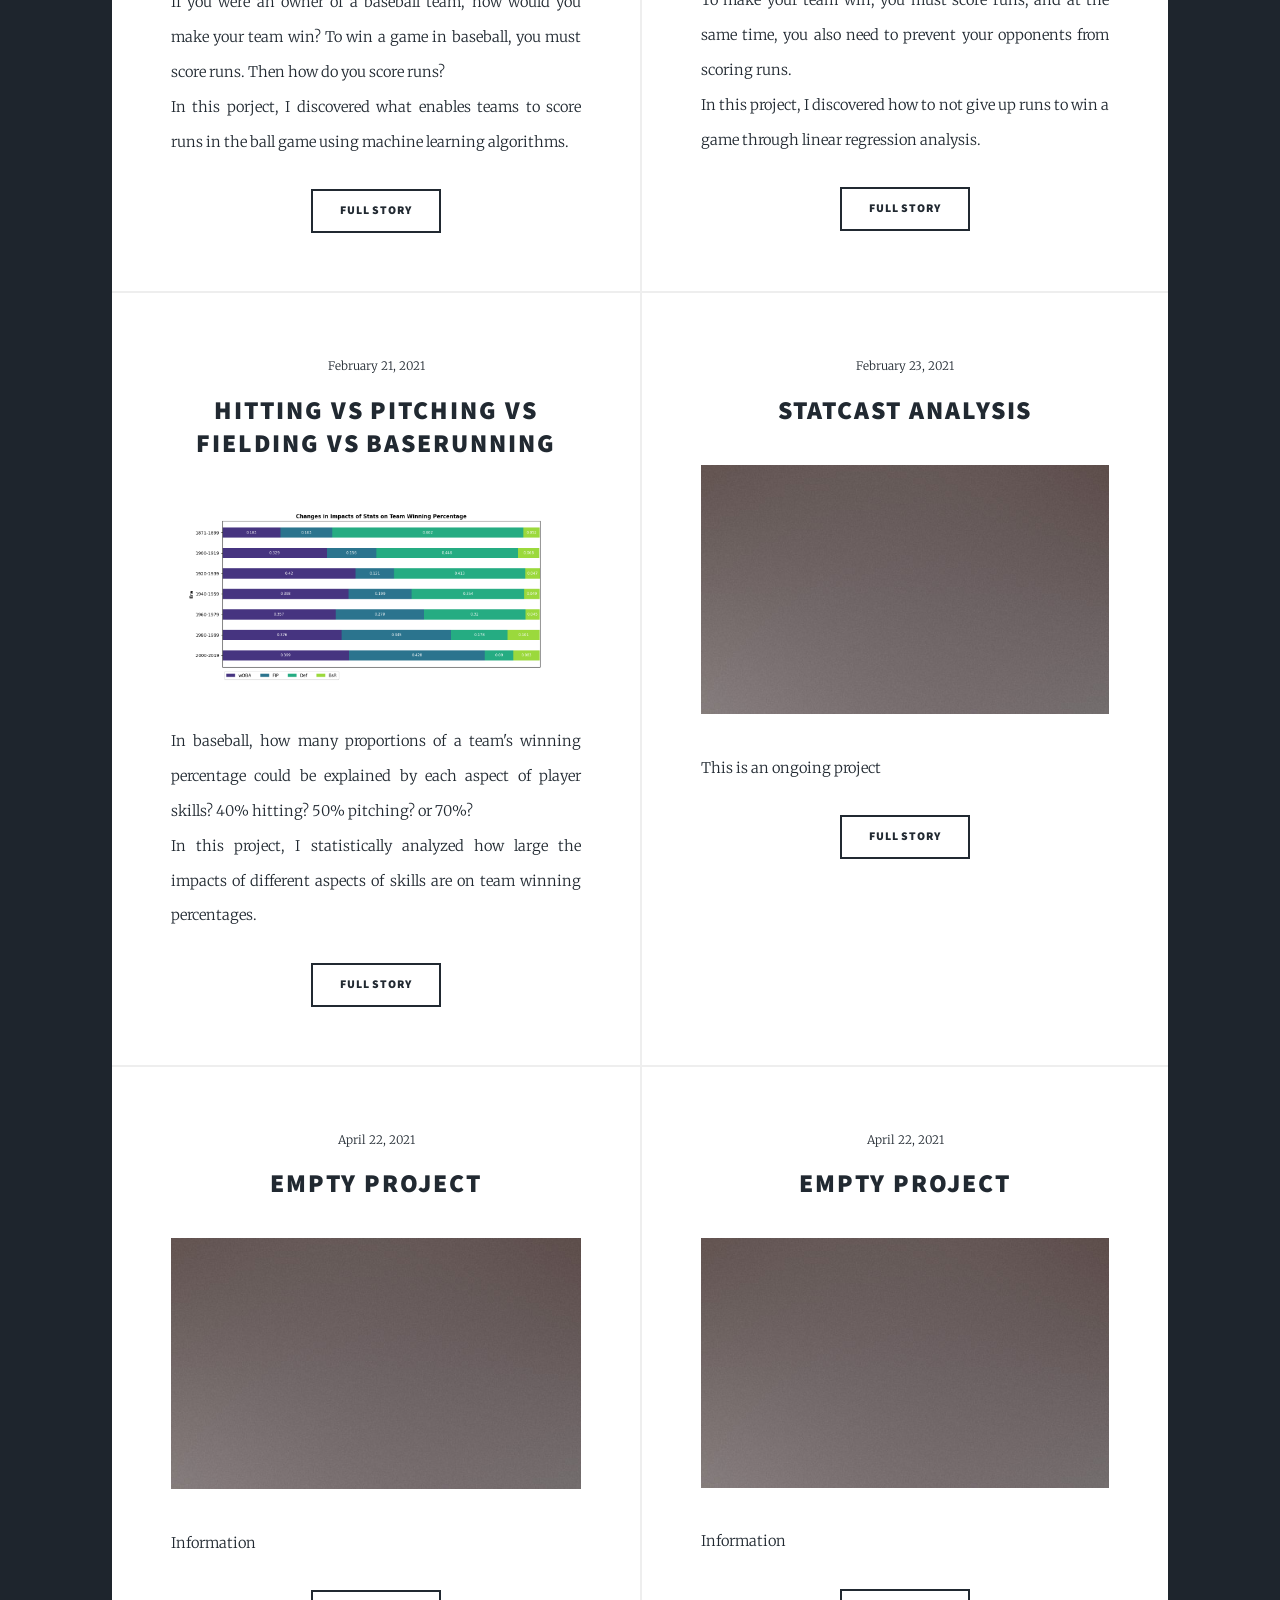
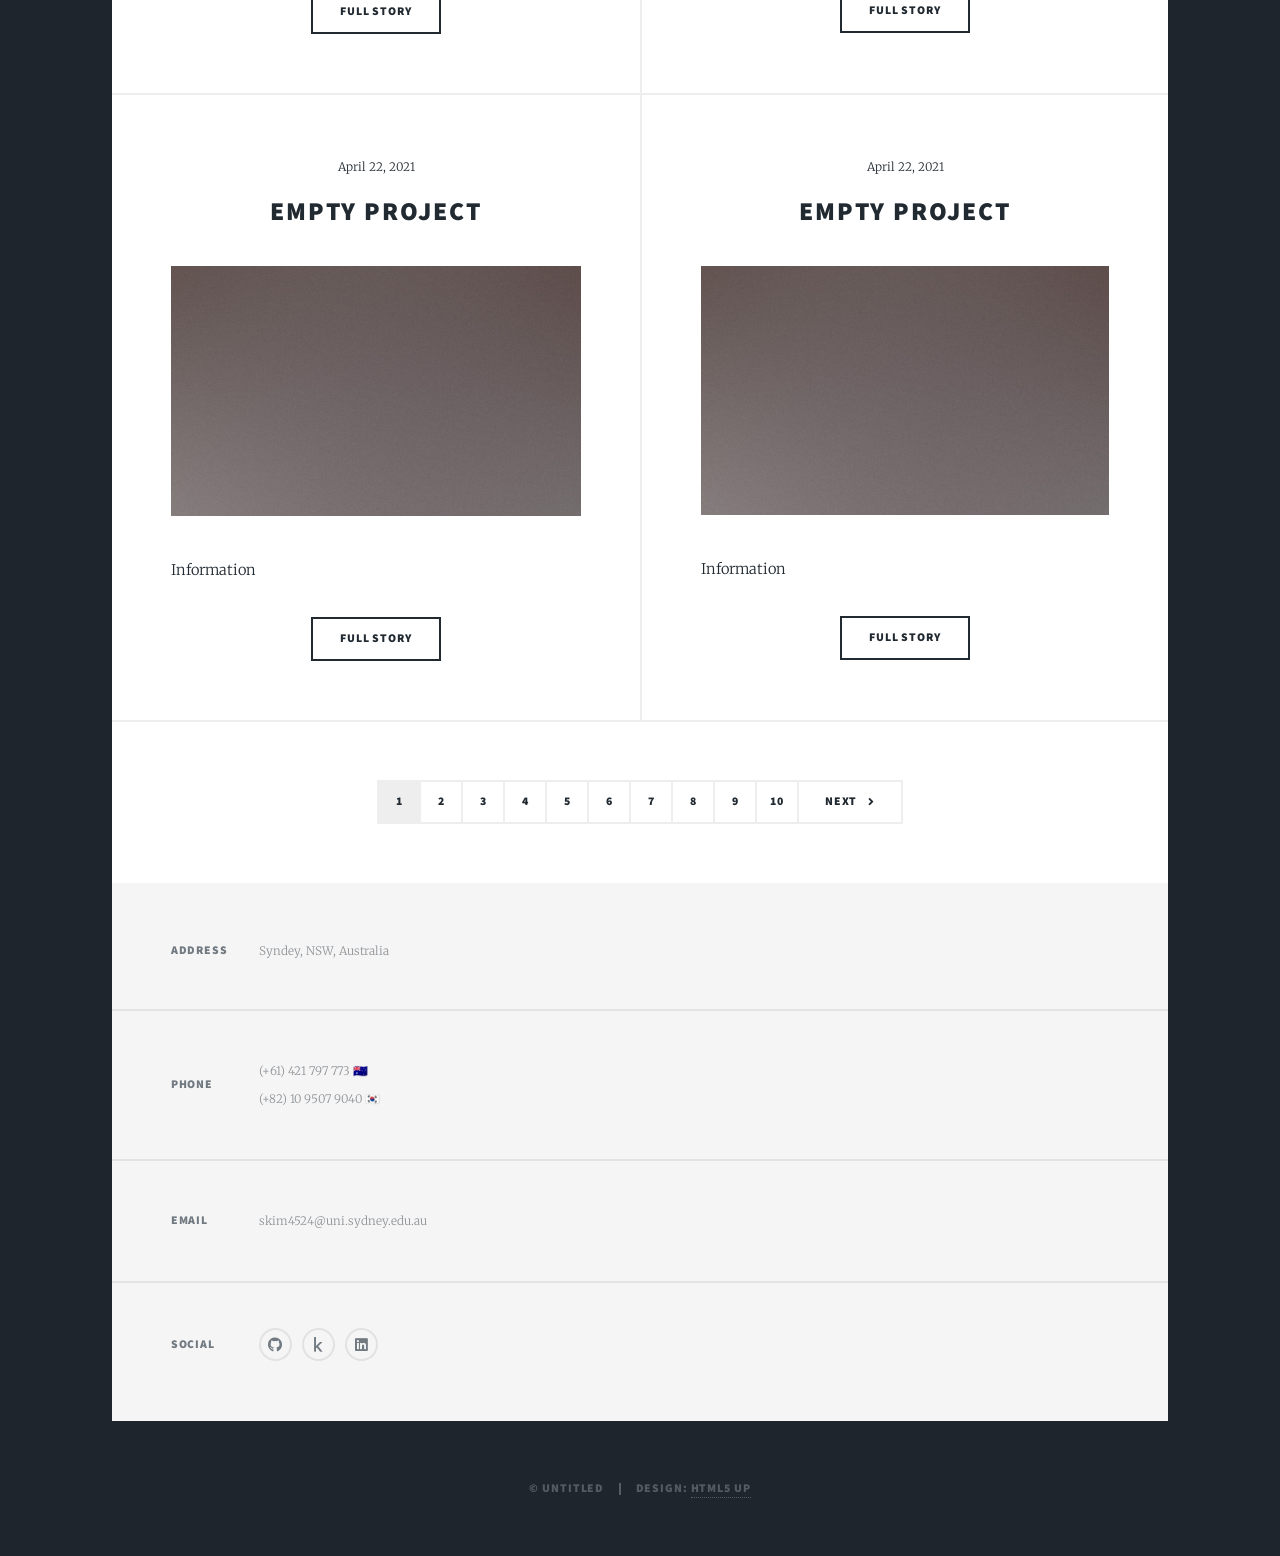
==== commit 94c54619: "Email edit" ====
--- a/index.html
+++ b/index.html
@@ -179,7 +179,7 @@
 							</section>
 							<section>
 								<h3>Email</h3>
-								<p>shk204105@gmail.com</p>
+								<p>skim4524@uni.sydney.edu.au</p>
 							</section>
 							<section>
 								<h3>Social</h3>
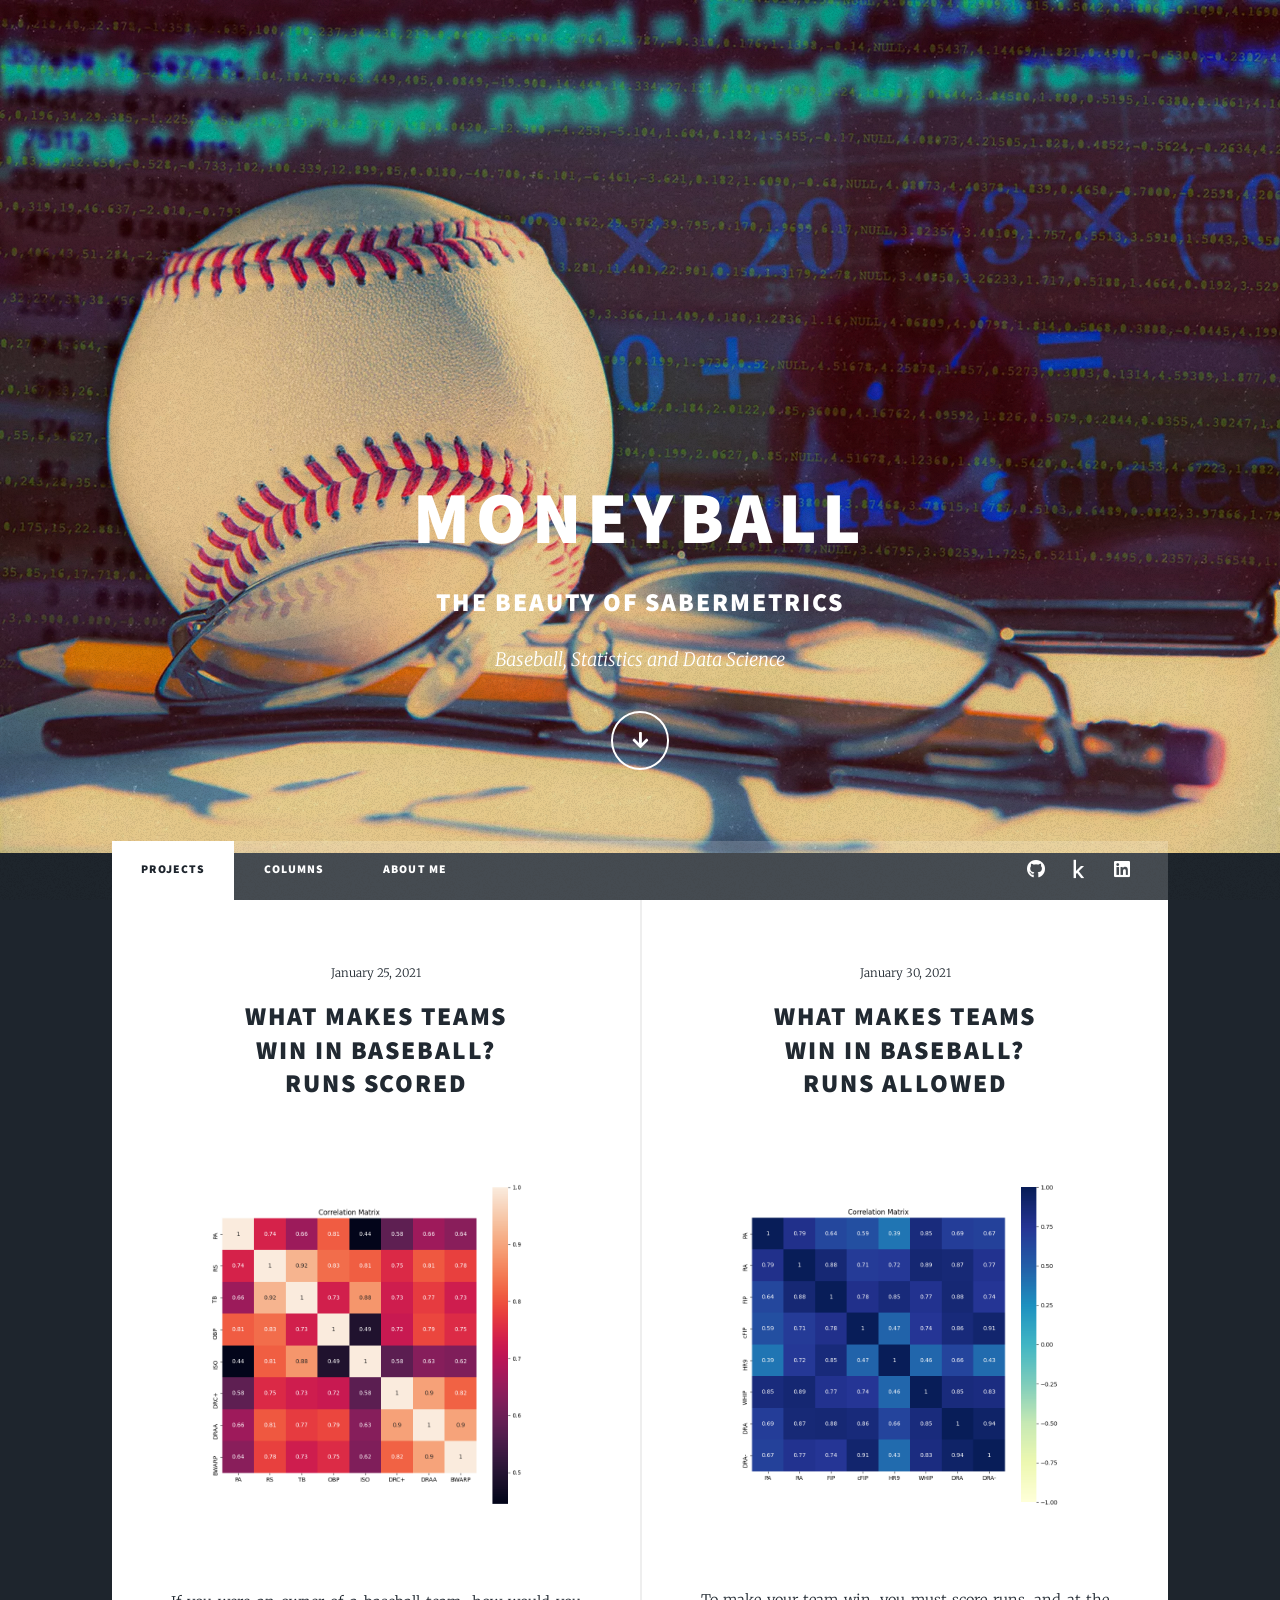
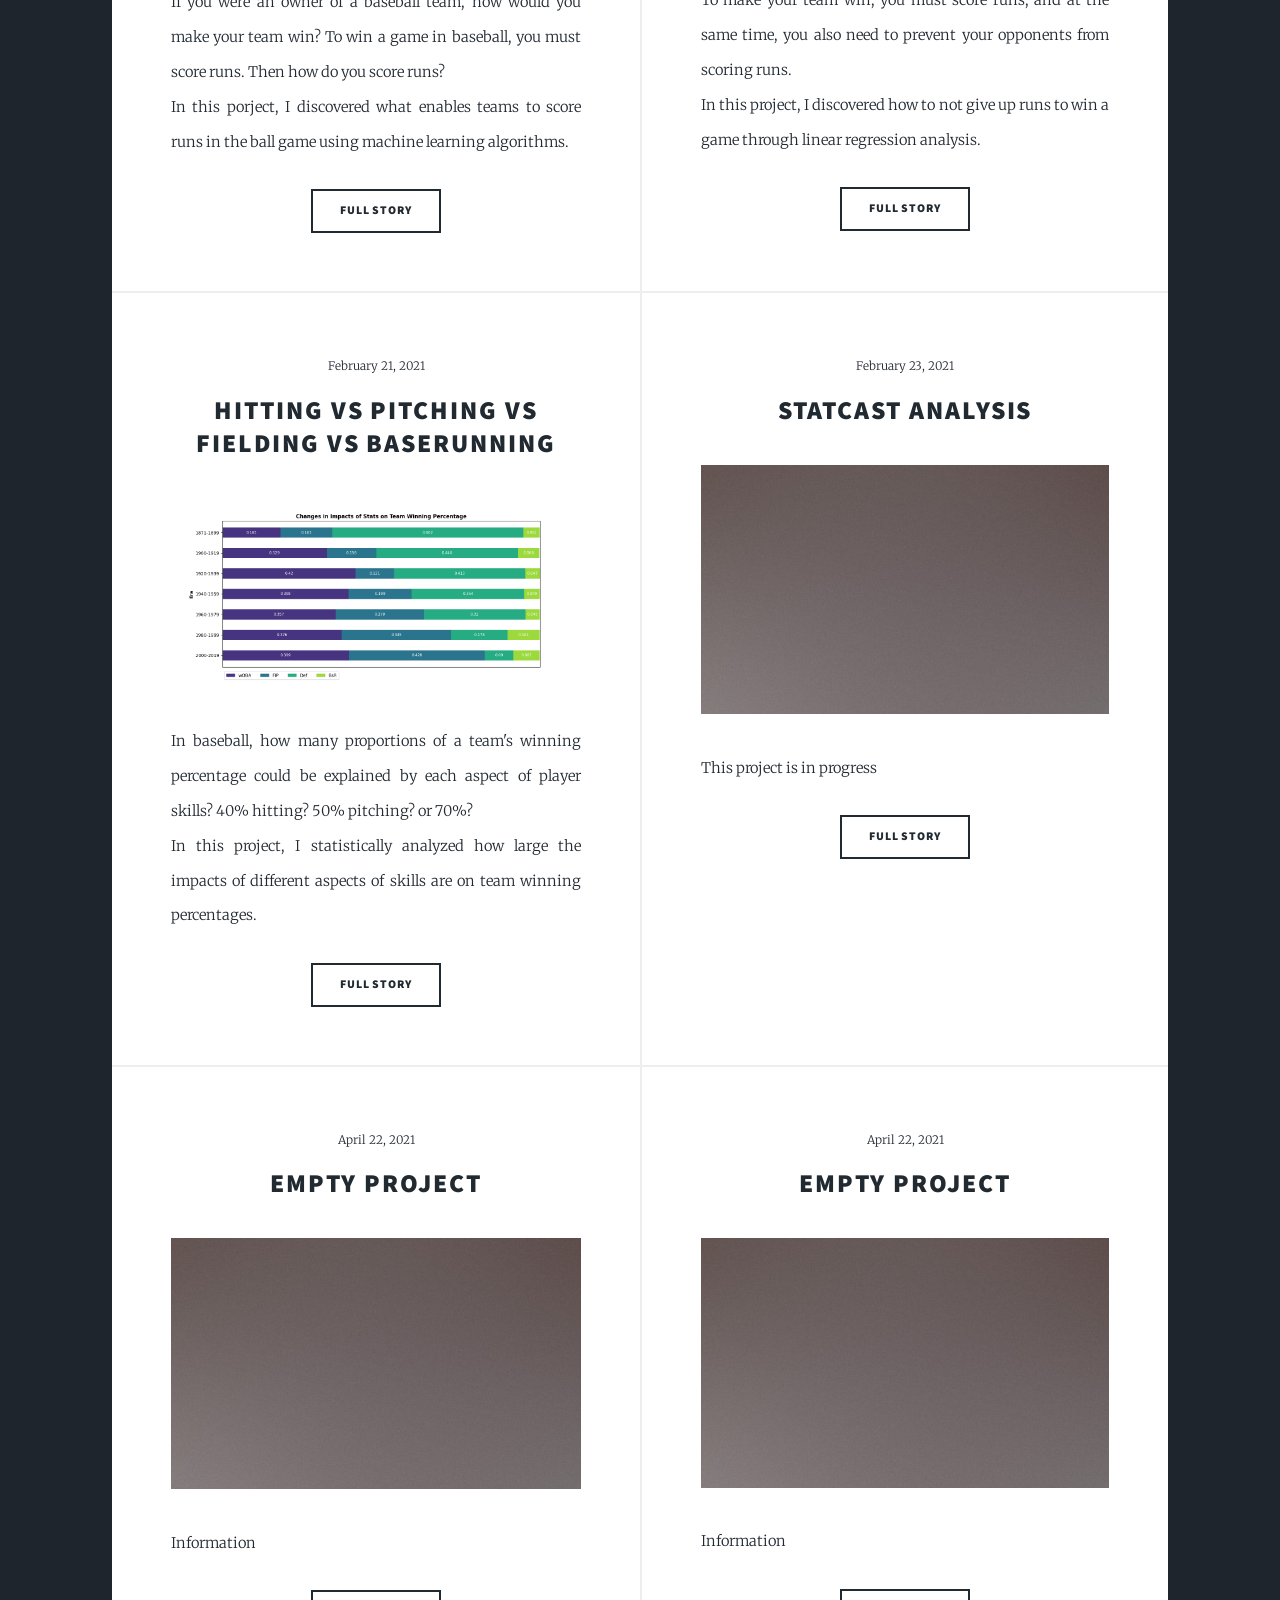
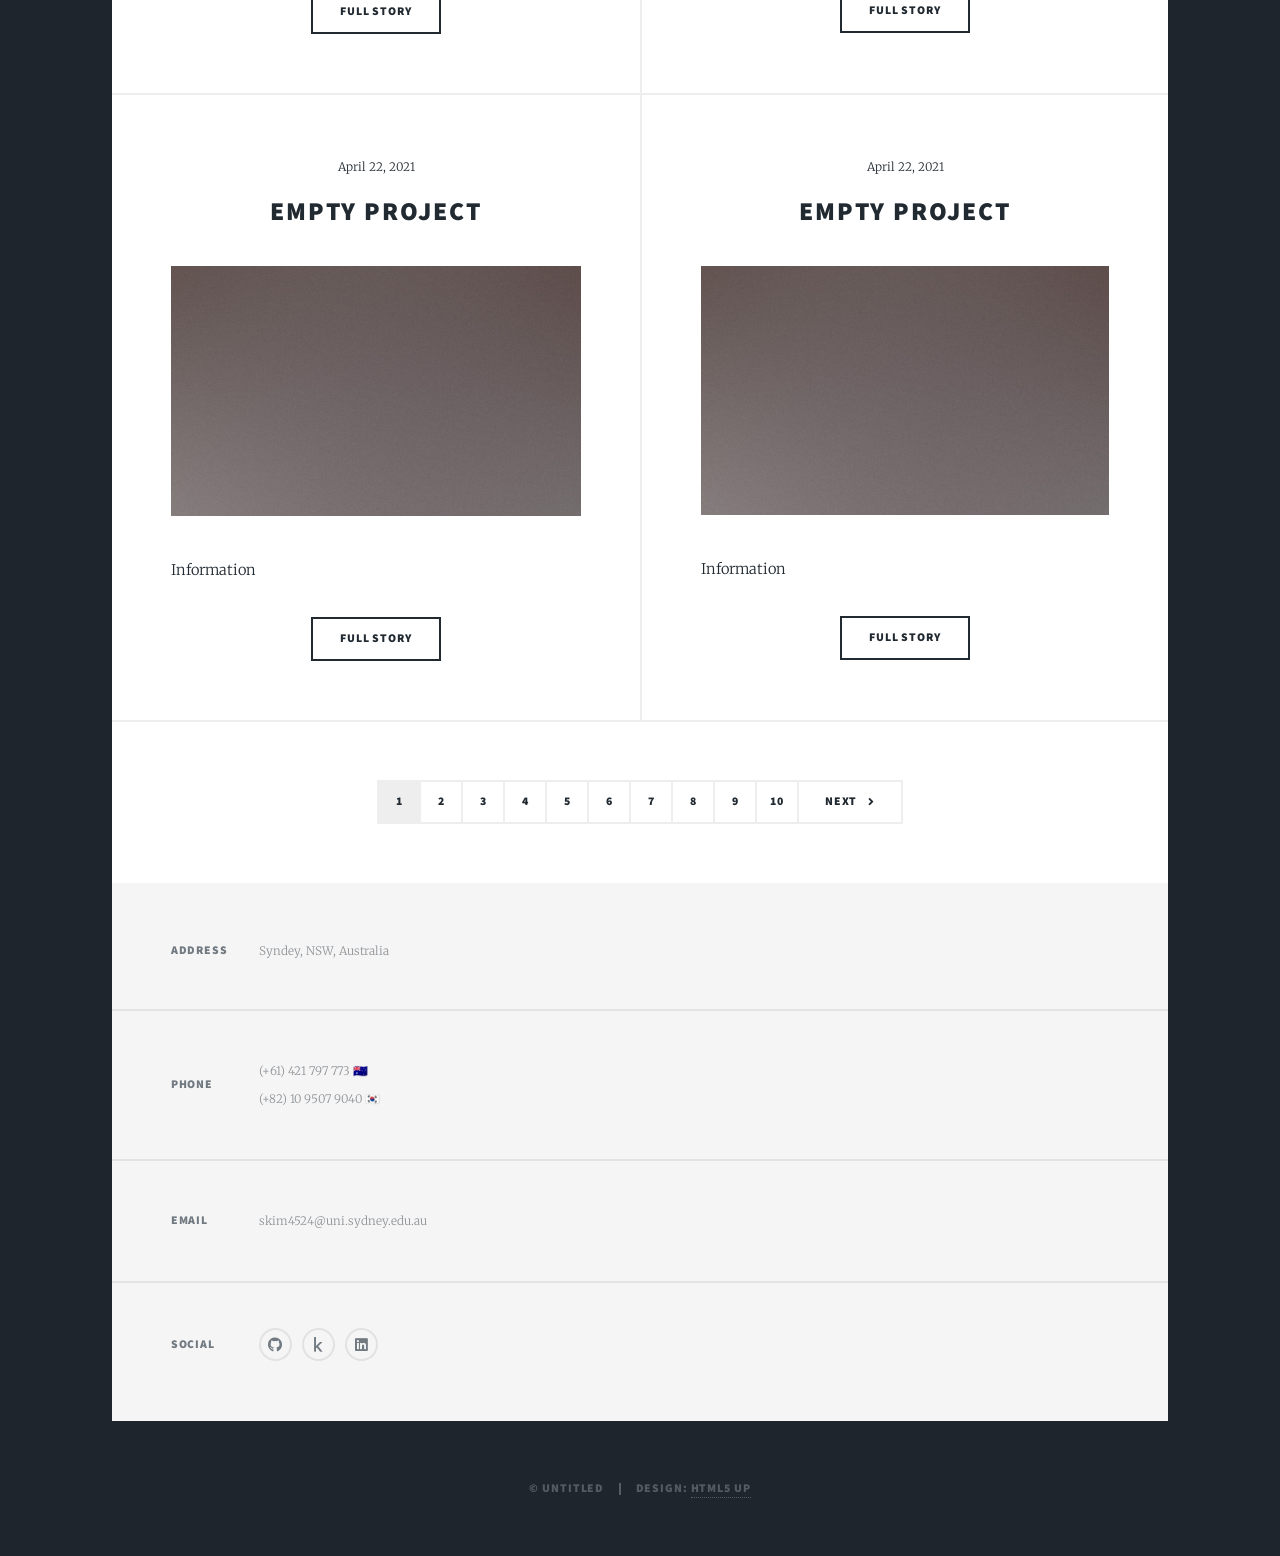
==== commit a99687e4: "Code edit" ====
--- a/index.html
+++ b/index.html
@@ -94,7 +94,7 @@
 										<h2>Statcast Analysis<br /></h2>
 									</header>
 									<a href="#" class="image fit" target="_blank"><img src="images/pic03.jpg" alt="" /></a>
-									<p>This is an ongoing project</p>
+									<p>This project is in progress</p>
 									<ul class="actions special">
 										<li><a href="#" class="button" target="_blank">Full Story</a></li>
 									</ul>
